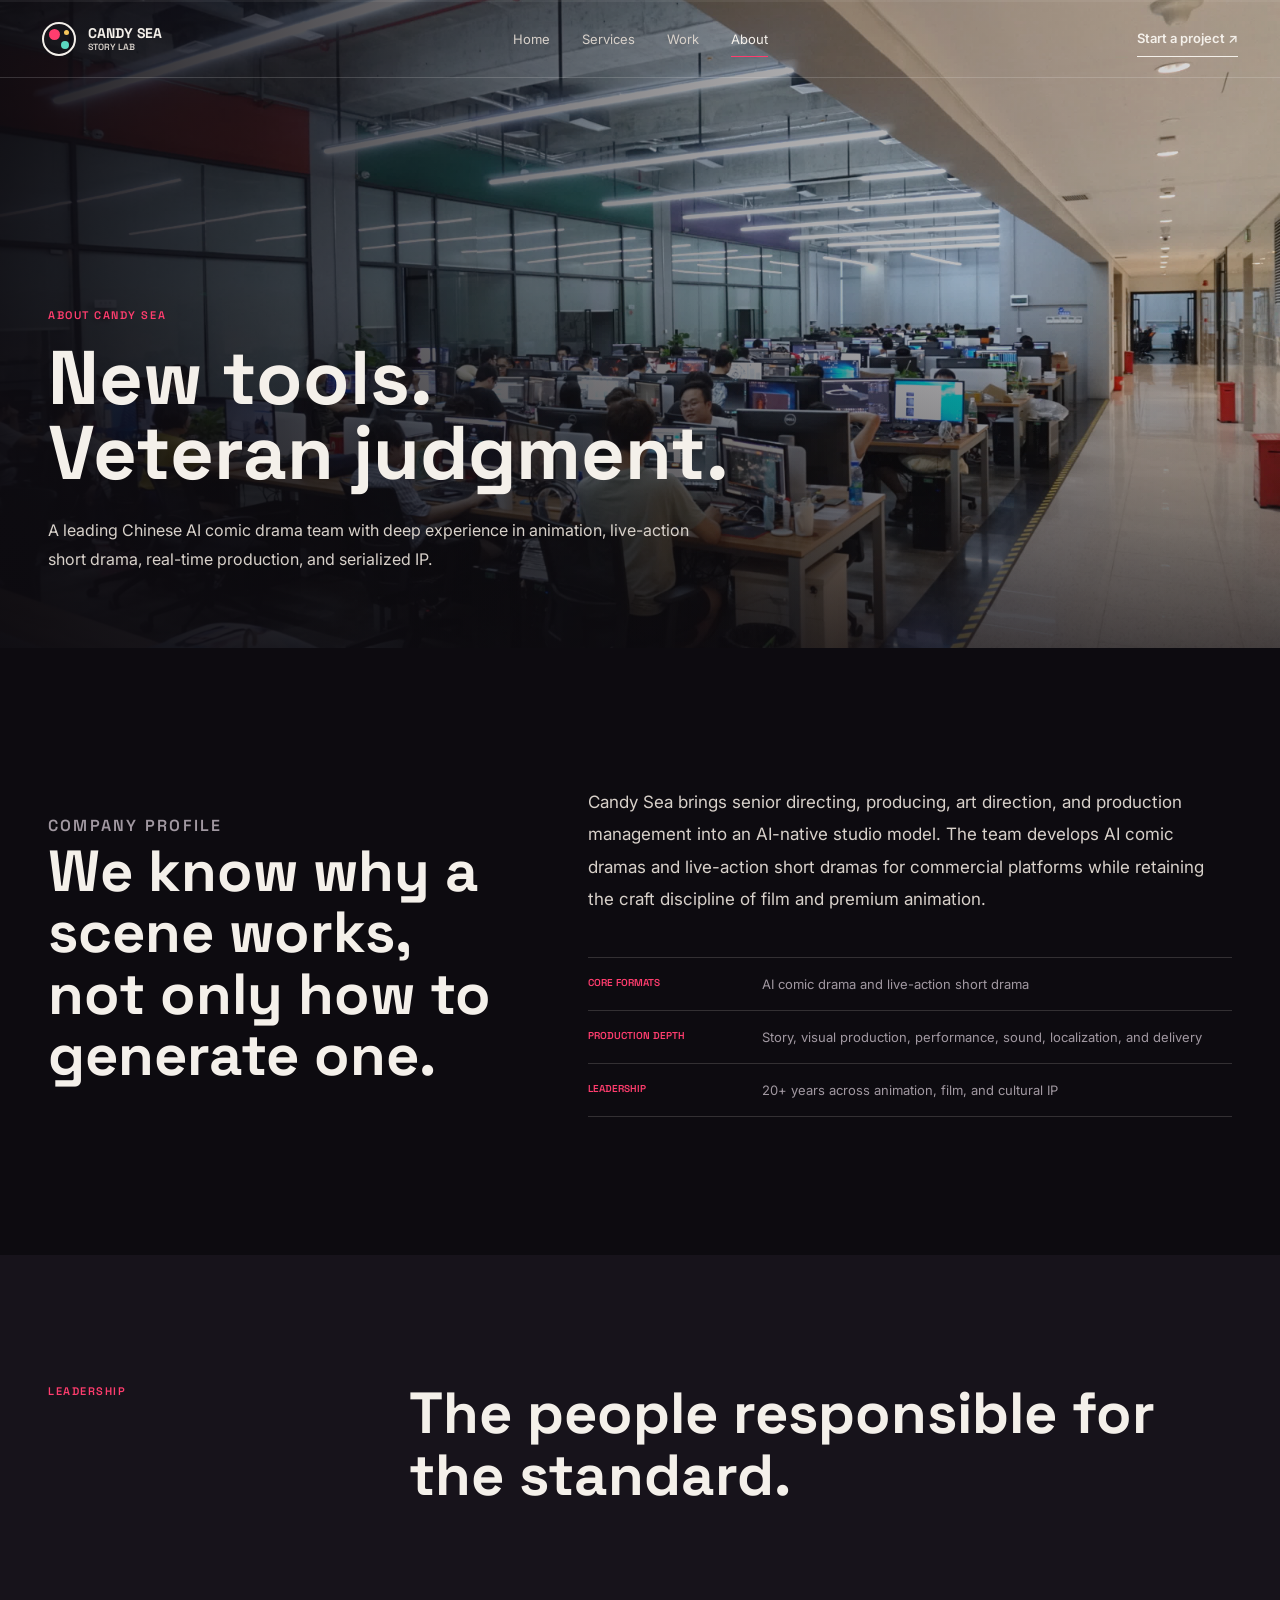
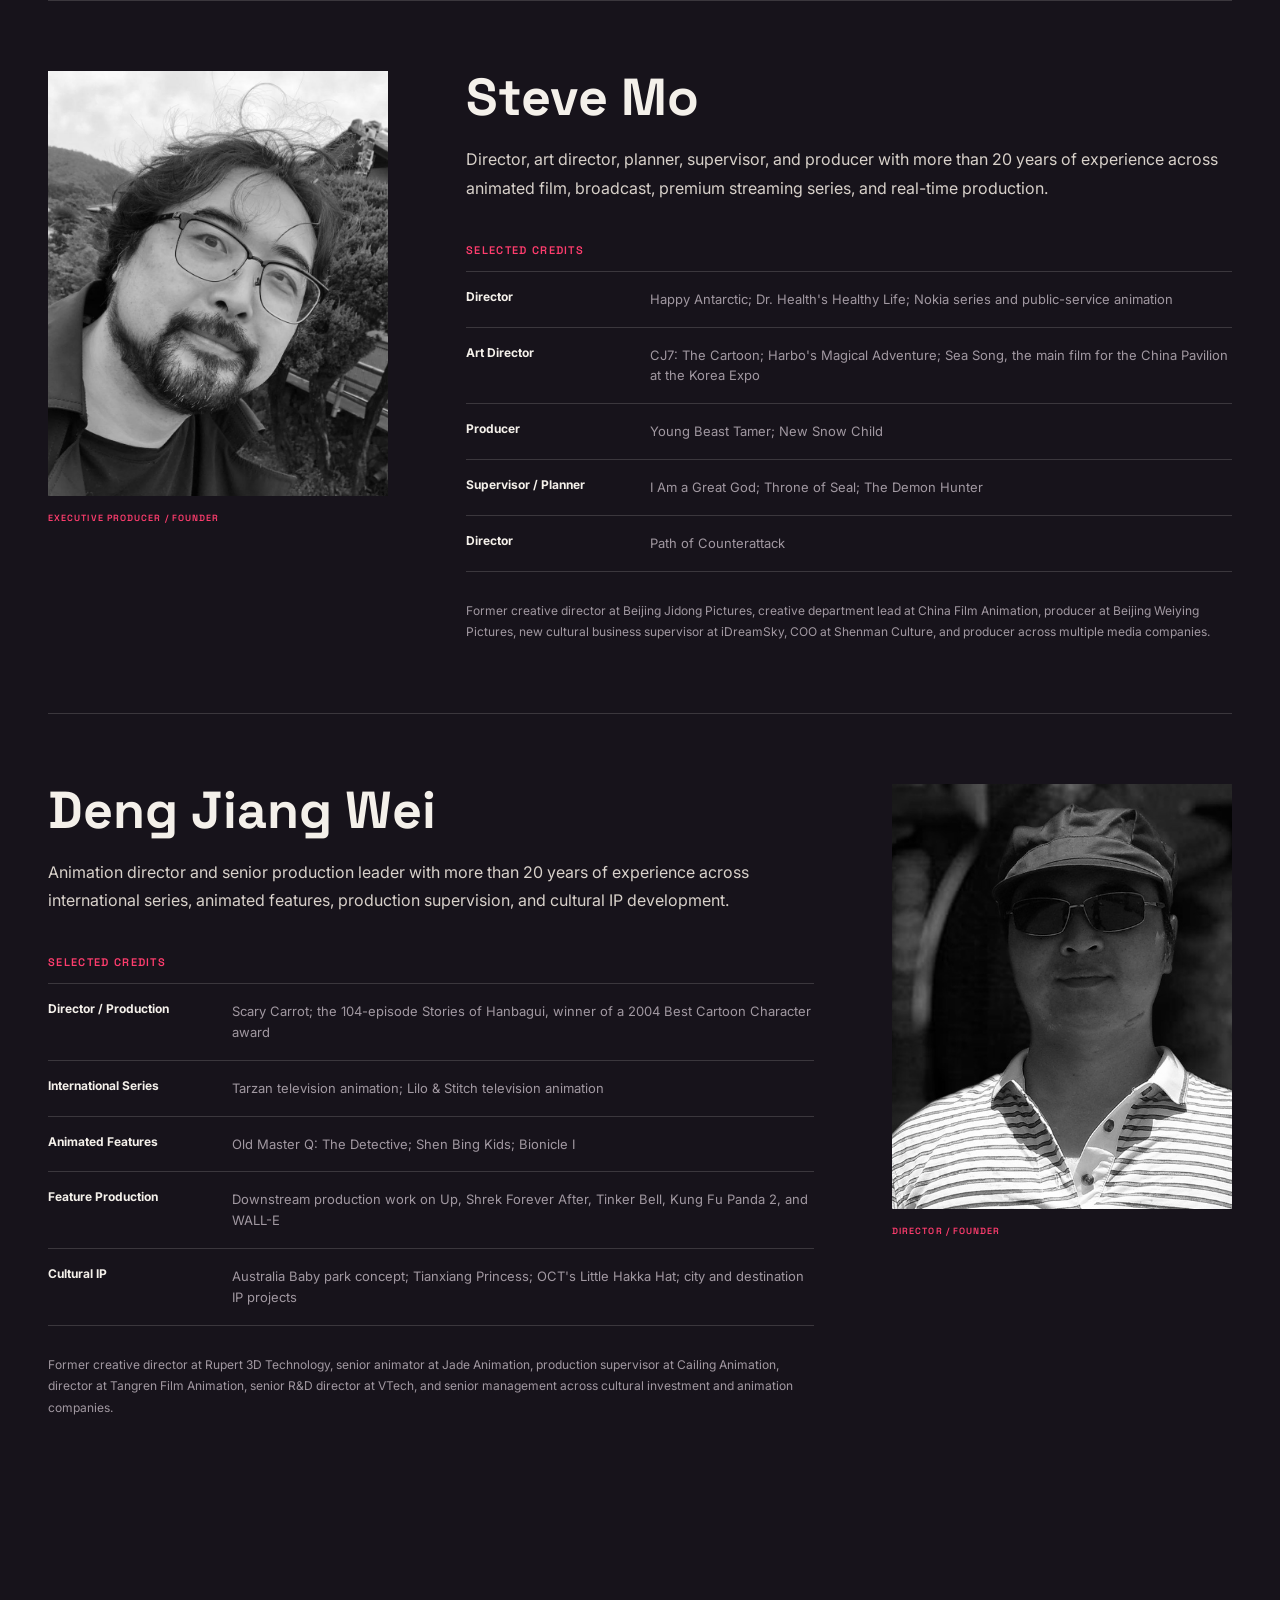
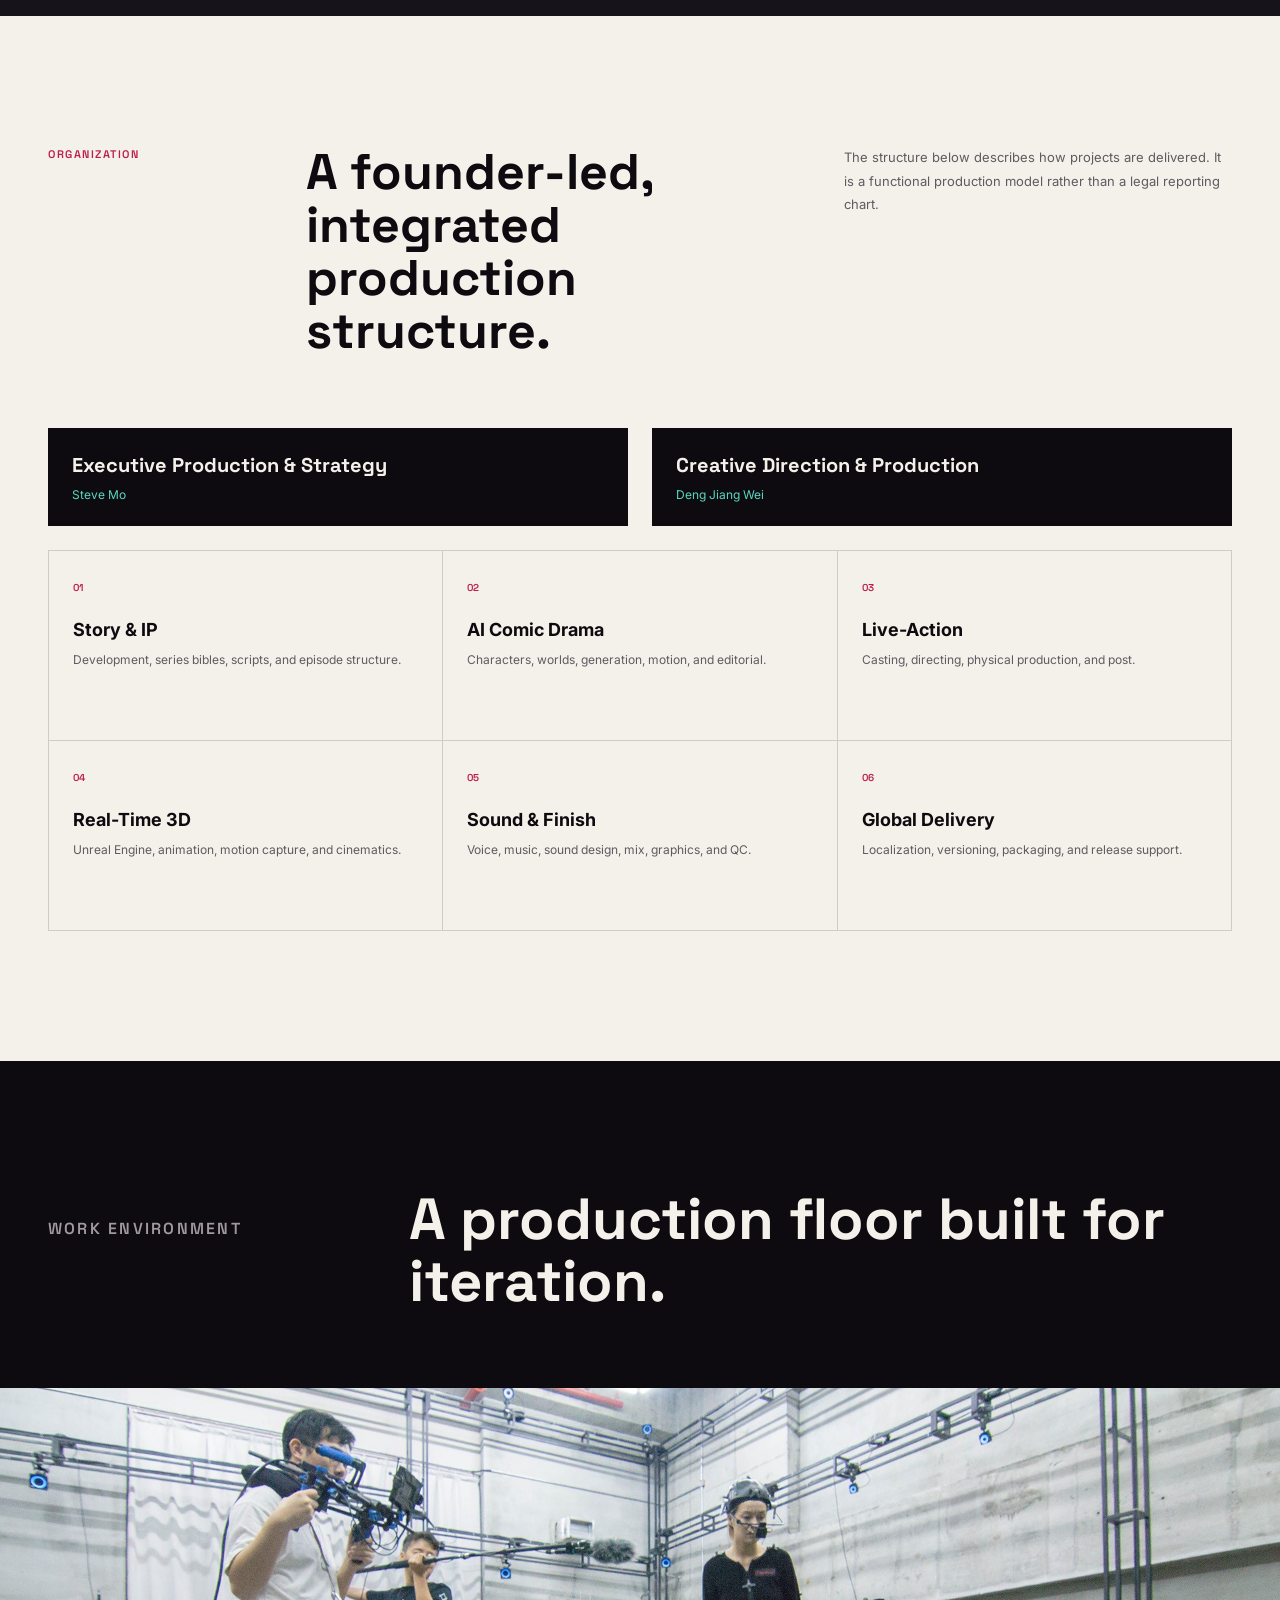
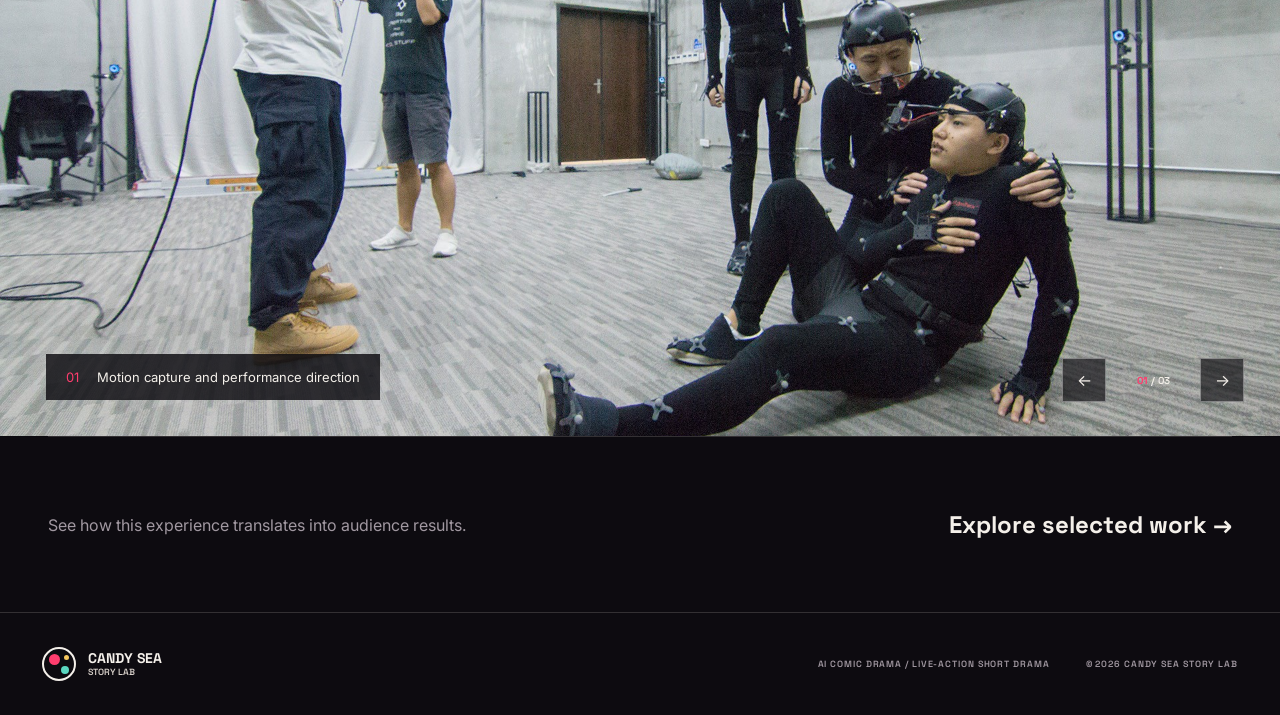
==== about.html @ ee9ba64f "Use branch-based GitHub Pages deployment" ====
<!doctype html>
<html lang="en">
  <head>
    <meta charset="UTF-8" />
    <meta name="viewport" content="width=device-width, initial-scale=1.0" />
    <meta name="description" content="Meet the founders, production organization, and studio behind Candy Sea's AI comic dramas and live-action short dramas." />
    <title>About | Candy Sea Story Lab</title>
    <link rel="icon" href="data:," />
    <link rel="preconnect" href="https://fonts.googleapis.com" />
    <link rel="preconnect" href="https://fonts.gstatic.com" crossorigin />
    <link href="https://fonts.googleapis.com/css2?family=Inter:wght@400;500;600;700;800&family=Space+Grotesk:wght@500;600;700&display=swap" rel="stylesheet" />
    <link rel="stylesheet" href="styles.css" />
  </head>
  <body>
    <a class="skip-link" href="#main">Skip to content</a>
    <div class="scroll-progress" aria-hidden="true"><span></span></div>
    <header class="site-header" data-header>
      <a class="brand" href="index.html" aria-label="Candy Sea home"><span class="brand-mark" aria-hidden="true"><span></span></span><span class="brand-copy"><strong>CANDY SEA</strong><small>STORY LAB</small></span></a>
      <nav class="desktop-nav" aria-label="Primary navigation"><a href="index.html">Home</a><a href="services.html">Services</a><a href="work.html">Work</a><a href="about.html" aria-current="page">About</a></nav>
      <a class="header-cta" href="index.html#contact">Start a project <span aria-hidden="true">↗</span></a>
      <button class="menu-toggle" type="button" aria-label="Open navigation" aria-expanded="false"><span></span><span></span></button>
    </header>
    <nav class="mobile-nav" aria-label="Mobile navigation" hidden><a href="index.html">Home</a><a href="services.html">Services</a><a href="work.html">Work</a><a href="about.html" aria-current="page">About</a><a href="index.html#contact">Start a project</a></nav>

    <main id="main">
      <section class="page-hero about-hero" aria-labelledby="page-title">
        <img src="assets/images/studio-office.png" alt="Candy Sea production studio workspace" />
        <div class="page-hero-shade" aria-hidden="true"></div>
        <div class="page-hero-copy section">
          <p class="eyebrow reveal">ABOUT CANDY SEA</p>
          <h1 id="page-title" class="reveal">New tools.<br />Veteran judgment.</h1>
          <p class="reveal">A leading Chinese AI comic drama team with deep experience in animation, live-action short drama, real-time production, and serialized IP.</p>
        </div>
      </section>

      <section class="section company-profile" aria-labelledby="profile-title">
        <div class="section-heading reveal"><p class="eyebrow">COMPANY PROFILE</p><h2 id="profile-title">We know why a scene works, not only how to generate one.</h2></div>
        <div class="profile-copy reveal">
          <p>Candy Sea brings senior directing, producing, art direction, and production management into an AI-native studio model. The team develops AI comic dramas and live-action short dramas for commercial platforms while retaining the craft discipline of film and premium animation.</p>
          <dl><div><dt>Core formats</dt><dd>AI comic drama and live-action short drama</dd></div><div><dt>Production depth</dt><dd>Story, visual production, performance, sound, localization, and delivery</dd></div><div><dt>Leadership</dt><dd>20+ years across animation, film, and cultural IP</dd></div></dl>
        </div>
      </section>

      <section class="leaders" aria-labelledby="leaders-title">
        <div class="section leaders-head reveal"><p class="eyebrow">LEADERSHIP</p><h2 id="leaders-title">The people responsible for the standard.</h2></div>

        <article class="leader-profile section reveal">
          <div class="leader-portrait"><img src="assets/images/team-steve.jpg" alt="Steve Mo, executive producer and founder" /><p>EXECUTIVE PRODUCER / FOUNDER</p></div>
          <div class="leader-biography">
            <h3>Steve Mo</h3>
            <p>Director, art director, planner, supervisor, and producer with more than 20 years of experience across animated film, broadcast, premium streaming series, and real-time production.</p>
            <h4>Selected credits</h4>
            <ul class="credit-list">
              <li><strong>Director</strong><span>Happy Antarctic; Dr. Health's Healthy Life; Nokia series and public-service animation</span></li>
              <li><strong>Art Director</strong><span>CJ7: The Cartoon; Harbo's Magical Adventure; Sea Song, the main film for the China Pavilion at the Korea Expo</span></li>
              <li><strong>Producer</strong><span>Young Beast Tamer; New Snow Child</span></li>
              <li><strong>Supervisor / Planner</strong><span>I Am a Great God; Throne of Seal; The Demon Hunter</span></li>
              <li><strong>Director</strong><span>Path of Counterattack</span></li>
            </ul>
            <p class="career-note">Former creative director at Beijing Jidong Pictures, creative department lead at China Film Animation, producer at Beijing Weiying Pictures, new cultural business supervisor at iDreamSky, COO at Shenman Culture, and producer across multiple media companies.</p>
          </div>
        </article>

        <article class="leader-profile section reverse reveal">
          <div class="leader-portrait"><img src="assets/images/team-deng.jpg" alt="Deng Jiang Wei, director and founder" /><p>DIRECTOR / FOUNDER</p></div>
          <div class="leader-biography">
            <h3>Deng Jiang Wei</h3>
            <p>Animation director and senior production leader with more than 20 years of experience across international series, animated features, production supervision, and cultural IP development.</p>
            <h4>Selected credits</h4>
            <ul class="credit-list">
              <li><strong>Director / Production</strong><span>Scary Carrot; the 104-episode Stories of Hanbagui, winner of a 2004 Best Cartoon Character award</span></li>
              <li><strong>International Series</strong><span>Tarzan television animation; Lilo &amp; Stitch television animation</span></li>
              <li><strong>Animated Features</strong><span>Old Master Q: The Detective; Shen Bing Kids; Bionicle I</span></li>
              <li><strong>Feature Production</strong><span>Downstream production work on Up, Shrek Forever After, Tinker Bell, Kung Fu Panda 2, and WALL-E</span></li>
              <li><strong>Cultural IP</strong><span>Australia Baby park concept; Tianxiang Princess; OCT's Little Hakka Hat; city and destination IP projects</span></li>
            </ul>
            <p class="career-note">Former creative director at Rupert 3D Technology, senior animator at Jade Animation, production supervisor at Cailing Animation, director at Tangren Film Animation, senior R&amp;D director at VTech, and senior management across cultural investment and animation companies.</p>
          </div>
        </article>
      </section>

      <section class="org-band" aria-labelledby="org-title">
        <div class="section org-intro reveal"><p class="eyebrow dark">ORGANIZATION</p><h2 id="org-title">A founder-led, integrated production structure.</h2><p>The structure below describes how projects are delivered. It is a functional production model rather than a legal reporting chart.</p></div>
        <div class="section org-chart" aria-label="Candy Sea functional production organization">
          <div class="org-lead reveal"><strong>Executive Production &amp; Strategy</strong><span>Steve Mo</span></div>
          <div class="org-lead reveal"><strong>Creative Direction &amp; Production</strong><span>Deng Jiang Wei</span></div>
          <div class="org-units">
            <article class="reveal"><span>01</span><h3>Story &amp; IP</h3><p>Development, series bibles, scripts, and episode structure.</p></article>
            <article class="reveal"><span>02</span><h3>AI Comic Drama</h3><p>Characters, worlds, generation, motion, and editorial.</p></article>
            <article class="reveal"><span>03</span><h3>Live-Action</h3><p>Casting, directing, physical production, and post.</p></article>
            <article class="reveal"><span>04</span><h3>Real-Time 3D</h3><p>Unreal Engine, animation, motion capture, and cinematics.</p></article>
            <article class="reveal"><span>05</span><h3>Sound &amp; Finish</h3><p>Voice, music, sound design, mix, graphics, and QC.</p></article>
            <article class="reveal"><span>06</span><h3>Global Delivery</h3><p>Localization, versioning, packaging, and release support.</p></article>
          </div>
        </div>
      </section>

      <section class="studio-section" aria-labelledby="studio-title">
        <div class="section section-heading reveal"><p class="eyebrow">WORK ENVIRONMENT</p><h2 id="studio-title">A production floor built for iteration.</h2></div>
        <div class="studio-gallery" data-carousel>
          <div class="gallery-track">
            <figure class="gallery-slide is-active"><img src="assets/images/studio-motion-capture.jpg" alt="Motion capture production stage" /><figcaption><span>01</span>Motion capture and performance direction</figcaption></figure>
            <figure class="gallery-slide"><img src="assets/images/studio-office.png" alt="Studio production workspace" /><figcaption><span>02</span>Integrated production workspace</figcaption></figure>
            <figure class="gallery-slide"><img src="assets/images/project-fantasy.jpg" alt="Fantasy creature development artwork" /><figcaption><span>03</span>Character and world development</figcaption></figure>
          </div>
          <div class="gallery-controls"><button type="button" data-carousel-prev aria-label="Previous image">←</button><span><b data-carousel-index>01</b> / 03</span><button type="button" data-carousel-next aria-label="Next image">→</button></div>
        </div>
      </section>

      <section class="next-page section reveal"><p>See how this experience translates into audience results.</p><a href="work.html">Explore selected work <span aria-hidden="true">→</span></a></section>
    </main>

    <footer class="site-footer"><a class="brand" href="index.html"><span class="brand-mark" aria-hidden="true"><span></span></span><span class="brand-copy"><strong>CANDY SEA</strong><small>STORY LAB</small></span></a><p>AI COMIC DRAMA / LIVE-ACTION SHORT DRAMA</p><p>© 2026 CANDY SEA STORY LAB</p></footer>
    <script src="app.js"></script>
  </body>
</html>
---- styles.css ----
:root {
  --ink: #0d0b10;
  --ink-soft: #17131b;
  --paper: #f4f0ea;
  --paper-soft: #d8d1ca;
  --muted: #a198a1;
  --line: rgba(244, 240, 234, 0.16);
  --dark-line: rgba(13, 11, 16, 0.16);
  --pink: #ff3d6e;
  --mint: #5ad7c0;
  --gold: #f6c75c;
  --section: min(1280px, calc(100% - 96px));
}

* { box-sizing: border-box; }
html { scroll-behavior: smooth; }
body {
  margin: 0;
  overflow-x: hidden;
  color: var(--paper);
  background: var(--ink);
  font-family: "Inter", Arial, sans-serif;
  letter-spacing: 0;
}

a { color: inherit; text-decoration: none; }
button, input, textarea { font: inherit; }
button { color: inherit; }
img { display: block; width: 100%; }
h1, h2, h3, h4, p { overflow-wrap: break-word; }

.skip-link {
  position: fixed;
  z-index: 200;
  top: 8px;
  left: 8px;
  padding: 10px 14px;
  color: var(--ink);
  background: var(--paper);
  transform: translateY(-150%);
}
.skip-link:focus { transform: translateY(0); }
:focus-visible { outline: 2px solid var(--mint); outline-offset: 4px; }

.section { width: var(--section); margin-inline: auto; }
.scroll-progress { position: fixed; z-index: 120; inset: 0 0 auto; height: 2px; background: rgba(255, 255, 255, 0.06); }
.scroll-progress span { display: block; width: 0; height: 100%; background: var(--pink); }

.site-header {
  position: fixed;
  z-index: 100;
  top: 0;
  left: 0;
  width: 100%;
  height: 78px;
  display: grid;
  grid-template-columns: 1fr auto 1fr;
  align-items: center;
  gap: 32px;
  padding: 0 42px;
  border-bottom: 1px solid rgba(255, 255, 255, 0.16);
  transition: background 220ms ease, backdrop-filter 220ms ease;
}
.site-header.is-scrolled { background: rgba(13, 11, 16, 0.9); backdrop-filter: blur(18px); }
.brand { display: inline-flex; width: fit-content; align-items: center; gap: 12px; }
.brand-mark { position: relative; width: 34px; height: 34px; border: 2px solid var(--paper); border-radius: 50%; }
.brand-mark::before, .brand-mark::after, .brand-mark span { content: ""; position: absolute; border-radius: 50%; }
.brand-mark::before { width: 11px; height: 11px; top: 5px; left: 5px; background: var(--pink); }
.brand-mark::after { width: 8px; height: 8px; right: 5px; bottom: 5px; background: var(--mint); }
.brand-mark span { width: 5px; height: 5px; top: 6px; right: 5px; background: var(--gold); }
.brand-copy { display: grid; gap: 3px; }
.brand-copy strong { font: 700 14px/1 "Space Grotesk", sans-serif; }
.brand-copy small { color: var(--paper-soft); font: 600 9px/1 "Space Grotesk", sans-serif; }
.desktop-nav { display: flex; gap: 32px; }
.desktop-nav a { position: relative; color: var(--paper-soft); font-size: 13px; }
.desktop-nav a::after { content: ""; position: absolute; left: 0; bottom: -10px; width: 100%; height: 1px; background: var(--pink); transform: scaleX(0); transform-origin: right; transition: transform 180ms ease; }
.desktop-nav a:hover::after, .desktop-nav a:focus-visible::after, .desktop-nav a[aria-current="page"]::after { transform: scaleX(1); transform-origin: left; }
.desktop-nav a[aria-current="page"] { color: var(--paper); }
.header-cta { justify-self: end; padding: 10px 0; border-bottom: 1px solid var(--paper); font-size: 13px; font-weight: 600; }
.menu-toggle, .mobile-nav { display: none; }

.eyebrow { margin: 0 0 18px; color: var(--pink); font: 600 11px/1.5 "Space Grotesk", sans-serif; letter-spacing: 0.14em; }
.eyebrow.dark { color: #bc1d49; }
.section-heading h2 { margin: 0; font: 700 58px/1.06 "Space Grotesk", sans-serif; }
.section-heading > p:last-of-type { max-width: 600px; margin: 26px 0 0; color: var(--muted); font-size: 16px; line-height: 1.8; }
.text-link, .dark-link { display: inline-flex; align-items: center; gap: 12px; margin-top: 28px; padding-bottom: 8px; border-bottom: 1px solid currentColor; font-size: 13px; font-weight: 700; }
.dark-link { color: var(--ink); }

.hero { position: relative; min-height: 92svh; display: grid; place-items: center; overflow: hidden; isolation: isolate; }
.hero-media { position: absolute; z-index: -3; inset: 0; width: 100%; height: 100%; object-fit: cover; }
.hero-shade { position: absolute; z-index: -2; inset: 0; background: linear-gradient(180deg, rgba(6, 6, 8, 0.36), rgba(6, 6, 8, 0.08) 42%, rgba(6, 6, 8, 0.62)), linear-gradient(90deg, rgba(6, 6, 8, 0.34), transparent 35%, rgba(6, 6, 8, 0.16)); }
.hero-copy { width: min(900px, calc(100% - 96px)); padding-top: 52px; text-align: center; }
.hero h1 { margin: 0; font: 700 104px/0.9 "Space Grotesk", sans-serif; }
.hero h1 span { color: transparent; -webkit-text-stroke: 1.5px var(--paper); }
.hero-lead { max-width: 720px; margin: 28px auto 0; color: var(--paper-soft); font-size: 17px; line-height: 1.7; }
.hero-actions { display: flex; justify-content: center; align-items: center; gap: 28px; margin-top: 32px; }
.primary-button { display: inline-flex; min-height: 50px; align-items: center; justify-content: center; gap: 26px; padding: 0 24px; color: var(--ink); background: var(--pink); border: 1px solid var(--pink); font-size: 13px; font-weight: 700; transition: transform 160ms ease, background 160ms ease; }
.primary-button:hover { transform: translateY(-2px); background: var(--paper); border-color: var(--paper); }
.hero-caption { position: absolute; right: 42px; bottom: 24px; margin: 0; color: rgba(255, 255, 255, 0.66); font: 600 9px/1 "Space Grotesk", sans-serif; letter-spacing: 0.12em; }

.signal-band { overflow: hidden; border-block: 1px solid var(--line); background: var(--ink-soft); }
.signal-track { display: flex; width: max-content; align-items: center; gap: 28px; padding: 17px 0; color: var(--paper-soft); font: 600 11px "Space Grotesk", sans-serif; letter-spacing: 0.12em; animation: ticker 30s linear infinite; }
.signal-track i { width: 6px; height: 6px; background: var(--gold); transform: rotate(45deg); }
@keyframes ticker { to { transform: translateX(-50%); } }

.proof-band { padding: 124px 0 132px; color: var(--ink); background: var(--paper); }
.proof-intro { display: grid; grid-template-columns: 0.52fr 1.48fr; gap: 72px; align-items: start; }
.proof-intro h2 { max-width: 900px; margin: 0; font: 700 58px/1.08 "Space Grotesk", sans-serif; }
.stat-grid { display: grid; grid-template-columns: repeat(3, minmax(0, 1fr)); margin-top: 72px; border-top: 1px solid var(--dark-line); }
.stat { padding: 30px 34px 0 0; border-right: 1px solid var(--dark-line); }
.stat:last-child { padding-left: 34px; border-right: 0; }
.stat:nth-child(2) { padding-left: 34px; }
.stat strong { display: block; font: 700 58px/1 "Space Grotesk", sans-serif; }
.stat p { max-width: 330px; margin: 18px 0 0; color: #615a61; font-size: 13px; line-height: 1.7; }

.home-services { display: grid; grid-template-columns: 0.82fr 1.18fr; gap: 92px; padding-block: 144px; }
.format-list { border-top: 1px solid var(--line); }
.format-row { display: grid; grid-template-columns: 54px 1fr auto; gap: 22px; padding: 30px 0; border-bottom: 1px solid var(--line); }
.format-row > span { color: var(--pink); font: 600 11px "Space Grotesk", sans-serif; }
.format-row h3 { margin: 0 0 9px; font-size: 22px; }
.format-row p { margin: 0; color: var(--muted); font-size: 14px; line-height: 1.7; }
.format-row b { color: var(--paper-soft); font: 600 9px "Space Grotesk", sans-serif; letter-spacing: 0.12em; }

.home-feature, .flagship-work { display: grid; grid-template-columns: minmax(360px, 0.82fr) minmax(0, 1.18fr); min-height: 760px; color: var(--ink); background: var(--paper); }
.feature-media, .flagship-poster { min-height: 760px; overflow: hidden; background: #cfc9c2; }
.feature-media img, .flagship-poster img { height: 100%; object-fit: cover; object-position: center 22%; }
.feature-copy, .flagship-copy { display: flex; flex-direction: column; justify-content: center; padding: 96px 9vw; }
.feature-number { margin: 0 0 26px; font: 700 76px/0.94 "Space Grotesk", sans-serif; }
.feature-copy h2, .flagship-copy h2 { max-width: 720px; margin: 0; font: 700 52px/1.06 "Space Grotesk", sans-serif; }
.feature-copy > p:last-of-type, .flagship-copy > p:not(.eyebrow):not(.feature-number) { max-width: 660px; margin: 26px 0 0; color: #615a61; line-height: 1.8; }

.leadership-teaser { padding-block: 144px; }
.leadership-teaser .section-heading { display: grid; grid-template-columns: 0.52fr 1.48fr; gap: 72px; }
.leader-strip { display: grid; grid-template-columns: repeat(2, minmax(0, 1fr)); gap: 48px; margin-top: 76px; }
.leader-mini { display: grid; grid-template-columns: 180px 1fr; gap: 26px; padding-top: 22px; border-top: 1px solid var(--line); }
.leader-mini img { height: 230px; object-fit: cover; filter: grayscale(1); }
.leader-mini p { margin: 0 0 18px; color: var(--pink); font: 600 9px "Space Grotesk", sans-serif; letter-spacing: 0.12em; }
.leader-mini h3 { margin: 0 0 13px; font: 700 30px/1 "Space Grotesk", sans-serif; }
.leader-mini span { color: var(--muted); font-size: 13px; line-height: 1.7; }

.contact { position: relative; overflow: hidden; padding: 132px 0; color: var(--ink); background: var(--pink); }
.contact-visual { position: absolute; inset: 0; display: grid; align-content: center; opacity: 0.08; transform: rotate(-8deg); pointer-events: none; }
.contact-visual span { font: 700 180px/0.8 "Space Grotesk", sans-serif; white-space: nowrap; }
.contact-visual span:last-child { margin-left: 25%; }
.contact-inner { position: relative; display: grid; grid-template-columns: 1fr 0.86fr; gap: 110px; align-items: end; }
.contact-copy h2 { margin: 0; font: 700 58px/1.05 "Space Grotesk", sans-serif; }
.contact-brief p { max-width: 540px; margin: 0; font-size: 15px; line-height: 1.8; }

.site-footer { display: grid; grid-template-columns: 1fr auto auto; gap: 36px; align-items: center; padding: 34px 42px; border-top: 1px solid var(--line); }
.site-footer > p { margin: 0; color: var(--muted); font: 600 9px "Space Grotesk", sans-serif; letter-spacing: 0.1em; }

.page-hero { position: relative; min-height: 72svh; display: flex; align-items: flex-end; overflow: hidden; isolation: isolate; }
.page-hero > img { position: absolute; z-index: -3; inset: 0; height: 100%; object-fit: cover; }
.services-hero > img { object-position: center 46%; }
.work-hero > img { object-position: center 37%; }
.about-hero > img { object-position: center 45%; }
.page-hero-shade { position: absolute; z-index: -2; inset: 0; background: linear-gradient(90deg, rgba(13, 11, 16, 0.93), rgba(13, 11, 16, 0.36) 60%, rgba(13, 11, 16, 0.12)), linear-gradient(0deg, rgba(13, 11, 16, 0.72), transparent 55%); }
.page-hero-copy { padding-bottom: 74px; }
.page-hero h1 { max-width: 920px; margin: 0; font: 700 76px/0.98 "Space Grotesk", sans-serif; }
.page-hero-copy > p:last-child { max-width: 680px; margin: 26px 0 0; color: var(--paper-soft); font-size: 16px; line-height: 1.8; }

.service-formats { padding-block: 138px; }
.service-formats > .section-heading, .portfolio-section > .section-heading, .legacy-work > .section-heading { display: grid; grid-template-columns: 0.52fr 1.48fr; gap: 72px; }
.dual-format { display: grid; grid-template-columns: repeat(2, minmax(0, 1fr)); gap: 70px; margin-top: 82px; }
.format-detail { padding-top: 26px; border-top: 1px solid var(--line); }
.format-detail > span { color: var(--pink); font: 600 10px "Space Grotesk", sans-serif; letter-spacing: 0.12em; }
.format-detail h3 { margin: 26px 0 18px; font: 700 36px/1.05 "Space Grotesk", sans-serif; }
.format-detail > p { margin: 0; color: var(--muted); line-height: 1.8; }
.format-detail ul { margin: 30px 0 0; padding: 0; list-style: none; border-top: 1px solid var(--line); }
.format-detail li { padding: 13px 0; color: var(--paper-soft); border-bottom: 1px solid var(--line); font-size: 13px; }

.outcome-band { padding: 124px 0; color: var(--ink); background: var(--mint); }
.outcome-head { display: grid; grid-template-columns: 0.52fr 1.48fr; gap: 72px; }
.outcome-head h2 { max-width: 860px; margin: 0; font: 700 56px/1.06 "Space Grotesk", sans-serif; }
.outcome-grid { display: grid; grid-template-columns: repeat(4, minmax(0, 1fr)); margin-top: 70px; border-top: 1px solid rgba(13, 11, 16, 0.3); }
.outcome-grid article { padding: 26px 22px 0 0; border-right: 1px solid rgba(13, 11, 16, 0.24); }
.outcome-grid article:not(:first-child) { padding-left: 22px; }
.outcome-grid article:last-child { border-right: 0; }
.outcome-grid strong { display: block; font: 700 42px/1 "Space Grotesk", sans-serif; }
.outcome-grid p { margin: 14px 0 0; font-size: 12px; line-height: 1.6; }
.source-note { margin-top: 34px; color: #4d494d; font-size: 11px; line-height: 1.7; }

.pipeline { display: grid; grid-template-columns: 0.72fr 1.28fr; gap: 90px; padding-block: 138px; }
.pipeline-list { margin: 0; padding: 0; list-style: none; border-top: 1px solid var(--line); }
.pipeline-list li { display: grid; grid-template-columns: 54px 0.72fr 1.28fr; gap: 18px; padding: 24px 0; border-bottom: 1px solid var(--line); }
.pipeline-list span { color: var(--mint); font: 600 10px "Space Grotesk", sans-serif; }
.pipeline-list strong { font-size: 16px; }
.pipeline-list p { margin: 0; color: var(--muted); font-size: 13px; line-height: 1.6; }

.capability-band { padding: 130px 0; background: var(--ink-soft); }
.capability-layout { display: grid; grid-template-columns: 0.72fr 1.28fr; gap: 90px; }
.capability-list { display: grid; grid-template-columns: repeat(2, minmax(0, 1fr)); border-top: 1px solid var(--line); }
.capability-list article { padding: 28px 32px 36px 0; border-bottom: 1px solid var(--line); }
.capability-list article:nth-child(odd) { border-right: 1px solid var(--line); }
.capability-list article:nth-child(even) { padding-left: 32px; }
.capability-list h3 { margin: 0 0 12px; font-size: 20px; }
.capability-list p { margin: 0; color: var(--muted); font-size: 13px; line-height: 1.7; }
.next-page { display: flex; align-items: center; justify-content: space-between; gap: 48px; padding-block: 72px; border-top: 1px solid var(--line); }
.next-page p { margin: 0; color: var(--muted); }
.next-page a { font: 700 24px "Space Grotesk", sans-serif; }

.flagship-work { min-height: 820px; }
.flagship-poster { min-height: 820px; }
.work-facts { display: grid; grid-template-columns: repeat(3, minmax(0, 1fr)); margin: 36px 0 0; border-top: 1px solid var(--dark-line); }
.work-facts div { padding: 18px 18px 0 0; }
.work-facts dt { color: #716a71; font-size: 10px; text-transform: uppercase; }
.work-facts dd { margin: 8px 0 0; font-size: 13px; font-weight: 700; }

.portfolio-section { padding-block: 138px; }
.poster-grid { display: grid; grid-template-columns: repeat(3, minmax(0, 1fr)); gap: 30px; margin-top: 80px; }
.poster-card { overflow: hidden; color: var(--ink); background: var(--paper); border-radius: 6px; }
.poster-card > img { aspect-ratio: 2 / 3; object-fit: cover; }
.poster-card > div { padding: 26px; }
.poster-card span { color: #bc1d49; font: 600 9px "Space Grotesk", sans-serif; letter-spacing: 0.1em; }
.poster-card strong { display: block; margin: 18px 0 14px; font: 700 42px/1 "Space Grotesk", sans-serif; }
.poster-card h3 { min-height: 84px; margin: 0; font: 700 24px/1.16 "Space Grotesk", sans-serif; }
.poster-card p { min-height: 92px; margin: 18px 0 0; color: #615a61; font-size: 13px; line-height: 1.7; }
.poster-card a { display: inline-block; margin-top: 22px; padding-bottom: 7px; border-bottom: 1px solid currentColor; font-size: 12px; font-weight: 700; }

.slate-band { padding: 132px 0; color: var(--ink); background: var(--gold); }
.slate-layout { display: grid; grid-template-columns: 0.72fr 1.28fr; gap: 90px; }
.slate-list { border-top: 1px solid rgba(13, 11, 16, 0.32); }
.slate-row { display: grid; grid-template-columns: 150px 1fr 180px; gap: 20px; align-items: center; padding: 20px 0; border-bottom: 1px solid rgba(13, 11, 16, 0.26); }
.slate-row span { font: 600 10px "Space Grotesk", sans-serif; text-transform: uppercase; }
.slate-row h3 { margin: 0; font-size: 17px; }
.slate-row p { margin: 0; color: #5b5150; font-size: 12px; }

.legacy-work { padding-block: 138px; }
.legacy-grid { margin-top: 80px; border-top: 1px solid var(--line); }
.legacy-item { display: grid; grid-template-columns: 320px 1fr; gap: 40px; padding: 32px 0; border-bottom: 1px solid var(--line); }
.legacy-item img { height: 190px; object-fit: cover; }
.legacy-item span { color: var(--pink); font: 600 9px "Space Grotesk", sans-serif; letter-spacing: 0.1em; }
.legacy-item h3 { margin: 15px 0 8px; font: 700 30px/1 "Space Grotesk", sans-serif; }
.legacy-item strong { color: var(--mint); font: 700 18px "Space Grotesk", sans-serif; }
.legacy-item p { max-width: 660px; margin: 14px 0 0; color: var(--muted); font-size: 13px; line-height: 1.7; }

.company-profile { display: grid; grid-template-columns: 0.82fr 1.18fr; gap: 92px; padding-block: 138px; }
.profile-copy > p { margin: 0; color: var(--paper-soft); font-size: 17px; line-height: 1.9; }
.profile-copy dl { margin: 42px 0 0; border-top: 1px solid var(--line); }
.profile-copy dl div { display: grid; grid-template-columns: 150px 1fr; gap: 24px; padding: 18px 0; border-bottom: 1px solid var(--line); }
.profile-copy dt { color: var(--pink); font: 600 10px "Space Grotesk", sans-serif; text-transform: uppercase; }
.profile-copy dd { margin: 0; color: var(--muted); font-size: 13px; }

.leaders { padding: 128px 0; background: var(--ink-soft); }
.leaders-head { display: grid; grid-template-columns: 0.52fr 1.48fr; gap: 72px; margin-bottom: 94px; }
.leaders-head h2 { margin: 0; font: 700 58px/1.06 "Space Grotesk", sans-serif; }
.leader-profile { display: grid; grid-template-columns: 340px 1fr; gap: 78px; padding-block: 70px; border-top: 1px solid var(--line); }
.leader-profile.reverse { grid-template-columns: 1fr 340px; }
.leader-profile.reverse .leader-portrait { order: 2; }
.leader-profile.reverse .leader-biography { order: 1; }
.leader-portrait img { aspect-ratio: 4 / 5; object-fit: cover; filter: grayscale(1); }
.leader-portrait p { margin: 16px 0 0; color: var(--pink); font: 600 9px "Space Grotesk", sans-serif; letter-spacing: 0.12em; }
.leader-biography h3 { margin: 0; font: 700 52px/1 "Space Grotesk", sans-serif; }
.leader-biography > p:first-of-type { max-width: 780px; margin: 22px 0 0; color: var(--paper-soft); font-size: 16px; line-height: 1.8; }
.leader-biography h4 { margin: 40px 0 14px; color: var(--pink); font: 600 11px "Space Grotesk", sans-serif; letter-spacing: 0.12em; text-transform: uppercase; }
.credit-list { margin: 0; padding: 0; list-style: none; border-top: 1px solid var(--line); }
.credit-list li { display: grid; grid-template-columns: 160px 1fr; gap: 24px; padding: 17px 0; border-bottom: 1px solid var(--line); }
.credit-list strong { font-size: 12px; }
.credit-list span { color: var(--muted); font-size: 13px; line-height: 1.6; }
.career-note { margin: 28px 0 0; color: var(--muted); font-size: 12px; line-height: 1.8; }

.org-band { padding: 130px 0; color: var(--ink); background: var(--paper); }
.org-intro { display: grid; grid-template-columns: 0.42fr 1fr 0.8fr; gap: 54px; align-items: start; }
.org-intro h2 { margin: 0; font: 700 50px/1.06 "Space Grotesk", sans-serif; }
.org-intro > p:last-child { margin: 0; color: #615a61; font-size: 13px; line-height: 1.8; }
.org-chart { display: grid; grid-template-columns: repeat(2, minmax(0, 1fr)); gap: 24px; margin-top: 70px; }
.org-lead { display: grid; gap: 9px; padding: 24px; color: var(--paper); background: var(--ink); }
.org-lead strong { font: 700 20px "Space Grotesk", sans-serif; }
.org-lead span { color: var(--mint); font-size: 12px; }
.org-units { grid-column: 1 / -1; display: grid; grid-template-columns: repeat(3, minmax(0, 1fr)); border-top: 1px solid var(--dark-line); border-left: 1px solid var(--dark-line); }
.org-units article { min-height: 190px; padding: 24px; border-right: 1px solid var(--dark-line); border-bottom: 1px solid var(--dark-line); }
.org-units span { color: #bc1d49; font: 600 10px "Space Grotesk", sans-serif; }
.org-units h3 { margin: 24px 0 10px; font-size: 18px; }
.org-units p { margin: 0; color: #615a61; font-size: 12px; line-height: 1.6; }

.studio-section { padding: 128px 0 0; }
.studio-section > .section-heading { display: grid; grid-template-columns: 0.52fr 1.48fr; gap: 72px; }
.studio-gallery { position: relative; margin-top: 76px; overflow: hidden; }
.gallery-track { position: relative; height: min(72vh, 760px); }
.gallery-slide { position: absolute; inset: 0; margin: 0; opacity: 0; pointer-events: none; transform: scale(1.02); transition: opacity 500ms ease, transform 650ms ease; }
.gallery-slide.is-active { opacity: 1; pointer-events: auto; transform: scale(1); }
.gallery-slide img { height: 100%; object-fit: cover; }
.gallery-slide figcaption { position: absolute; left: 46px; bottom: 36px; padding: 15px 20px; background: rgba(13, 11, 16, 0.82); font-size: 13px; }
.gallery-slide figcaption span { margin-right: 18px; color: var(--pink); }
.gallery-controls { position: absolute; right: 36px; bottom: 34px; display: flex; align-items: center; gap: 16px; }
.gallery-controls button { display: grid; width: 44px; height: 44px; place-items: center; border: 1px solid rgba(255, 255, 255, 0.36); background: rgba(13, 11, 16, 0.64); cursor: pointer; }
.gallery-controls span { min-width: 62px; text-align: center; font: 600 10px "Space Grotesk", sans-serif; }
.gallery-controls b { color: var(--pink); }

.reveal { opacity: 0; transform: translateY(24px); transition: opacity 700ms ease, transform 700ms cubic-bezier(.2, .8, .2, 1); }
.reveal.is-visible { opacity: 1; transform: none; }

@media (prefers-reduced-motion: reduce) {
  html { scroll-behavior: auto; }
  *, *::before, *::after { animation-duration: 0.01ms !important; animation-iteration-count: 1 !important; transition-duration: 0.01ms !important; }
  .reveal { opacity: 1; transform: none; }
}

@media (max-width: 980px) {
  :root { --section: min(100% - 48px, 760px); }
  .site-header { height: 70px; grid-template-columns: 1fr auto; padding: 0 24px; }
  .desktop-nav, .header-cta { display: none; }
  .menu-toggle { display: grid; gap: 6px; width: 40px; height: 40px; place-content: center; border: 0; background: transparent; }
  .menu-toggle span { width: 20px; height: 1px; background: var(--paper); }
  .mobile-nav { position: fixed; z-index: 90; inset: 70px 0 auto; padding: 24px; background: rgba(13, 11, 16, 0.98); border-bottom: 1px solid var(--line); }
  .mobile-nav.is-open { display: grid; gap: 20px; }
  .hero h1 { font-size: 78px; }
  .hero-copy { width: calc(100% - 48px); }
  .section-heading h2, .proof-intro h2, .outcome-head h2, .leaders-head h2 { font-size: 48px; }
  .proof-intro, .leadership-teaser .section-heading, .service-formats > .section-heading, .portfolio-section > .section-heading, .legacy-work > .section-heading, .studio-section > .section-heading, .outcome-head, .leaders-head { grid-template-columns: 1fr; gap: 24px; }
  .home-services, .pipeline, .capability-layout, .slate-layout, .company-profile { grid-template-columns: 1fr; gap: 64px; }
  .home-feature, .flagship-work { grid-template-columns: 0.9fr 1.1fr; min-height: 650px; }
  .feature-media, .flagship-poster { min-height: 650px; }
  .feature-copy, .flagship-copy { padding: 70px 48px; }
  .feature-number { font-size: 58px; }
  .feature-copy h2, .flagship-copy h2 { font-size: 42px; }
  .poster-grid { grid-template-columns: repeat(2, minmax(0, 1fr)); }
  .poster-card:last-child { grid-column: 1 / -1; width: calc(50% - 15px); }
  .outcome-grid { grid-template-columns: repeat(2, minmax(0, 1fr)); }
  .outcome-grid article:nth-child(2) { border-right: 0; }
  .outcome-grid article:nth-child(n+3) { margin-top: 28px; }
  .org-intro { grid-template-columns: 1fr; gap: 22px; }
  .org-units { grid-template-columns: repeat(2, minmax(0, 1fr)); }
  .leader-profile { grid-template-columns: 260px 1fr; gap: 48px; }
  .leader-profile.reverse { grid-template-columns: 1fr 260px; }
  .site-footer { grid-template-columns: 1fr; justify-items: start; }
}

@media (max-width: 640px) {
  :root { --section: calc(100% - 36px); }
  .brand-copy small { display: none; }
  .hero { min-height: 90svh; }
  .hero-copy { width: calc(100% - 36px); padding-top: 22px; }
  .hero h1 { font-size: 52px; }
  .hero-lead { font-size: 14px; }
  .hero-actions { align-items: stretch; flex-direction: column; gap: 16px; }
  .hero-actions .text-link { justify-content: center; margin-top: 0; }
  .hero-caption { right: 18px; bottom: 16px; left: 18px; text-align: center; }
  .section-heading h2, .proof-intro h2, .outcome-head h2, .leaders-head h2, .contact-copy h2 { font-size: 38px; }
  .proof-band, .home-services, .leadership-teaser, .service-formats, .pipeline, .capability-band, .portfolio-section, .slate-band, .legacy-work, .company-profile, .leaders, .org-band { padding-block: 96px; }
  .stat-grid { grid-template-columns: 1fr; margin-top: 48px; }
  .stat, .stat:nth-child(2), .stat:last-child { padding: 24px 0; border-right: 0; border-bottom: 1px solid var(--dark-line); }
  .stat strong { font-size: 48px; }
  .format-row { grid-template-columns: 42px 1fr; }
  .format-row b { grid-column: 2; }
  .home-feature, .flagship-work { grid-template-columns: 1fr; min-height: 0; }
  .feature-media, .flagship-poster { min-height: 72svh; }
  .feature-copy, .flagship-copy { padding: 70px 18px; }
  .feature-number { font-size: 48px; }
  .feature-copy h2, .flagship-copy h2 { font-size: 36px; }
  .leader-strip, .dual-format, .poster-grid { grid-template-columns: 1fr; }
  .leader-mini { grid-template-columns: 110px 1fr; }
  .leader-mini img { height: 160px; }
  .poster-card:last-child { grid-column: auto; width: auto; }
  .contact { padding-block: 92px; }
  .contact-inner { grid-template-columns: 1fr; gap: 52px; }
  .contact-visual span { font-size: 76px; }
  .page-hero { min-height: 74svh; }
  .page-hero-copy { padding-bottom: 52px; }
  .page-hero h1 { font-size: 48px; }
  .page-hero-copy > p:last-child { font-size: 14px; }
  .outcome-grid, .capability-list, .org-chart, .org-units { grid-template-columns: 1fr; }
  .outcome-grid article, .outcome-grid article:not(:first-child) { padding: 22px 0; border-right: 0; border-bottom: 1px solid rgba(13, 11, 16, 0.25); }
  .outcome-grid article:nth-child(n+3) { margin-top: 0; }
  .pipeline-list li { grid-template-columns: 42px 1fr; }
  .pipeline-list p { grid-column: 2; }
  .capability-list article, .capability-list article:nth-child(even) { padding: 24px 0; border-right: 0; }
  .next-page { align-items: flex-start; flex-direction: column; }
  .next-page a { font-size: 20px; }
  .work-facts { grid-template-columns: 1fr; }
  .work-facts div { padding-block: 13px; border-bottom: 1px solid var(--dark-line); }
  .slate-row { grid-template-columns: 1fr; gap: 8px; }
  .legacy-item { grid-template-columns: 1fr; gap: 24px; }
  .legacy-item img { height: 220px; }
  .profile-copy dl div { grid-template-columns: 1fr; gap: 8px; }
  .leader-profile, .leader-profile.reverse { grid-template-columns: 1fr; gap: 38px; }
  .leader-profile.reverse .leader-portrait, .leader-profile.reverse .leader-biography { order: initial; }
  .leader-portrait { max-width: 280px; }
  .leader-biography h3 { font-size: 42px; }
  .credit-list li { grid-template-columns: 1fr; gap: 8px; }
  .org-units { grid-column: auto; }
  .gallery-track { height: 68svh; }
  .gallery-slide figcaption { right: 16px; bottom: 82px; left: 16px; }
  .gallery-controls { right: 16px; bottom: 22px; }
  .site-footer { padding: 30px 18px; }
}
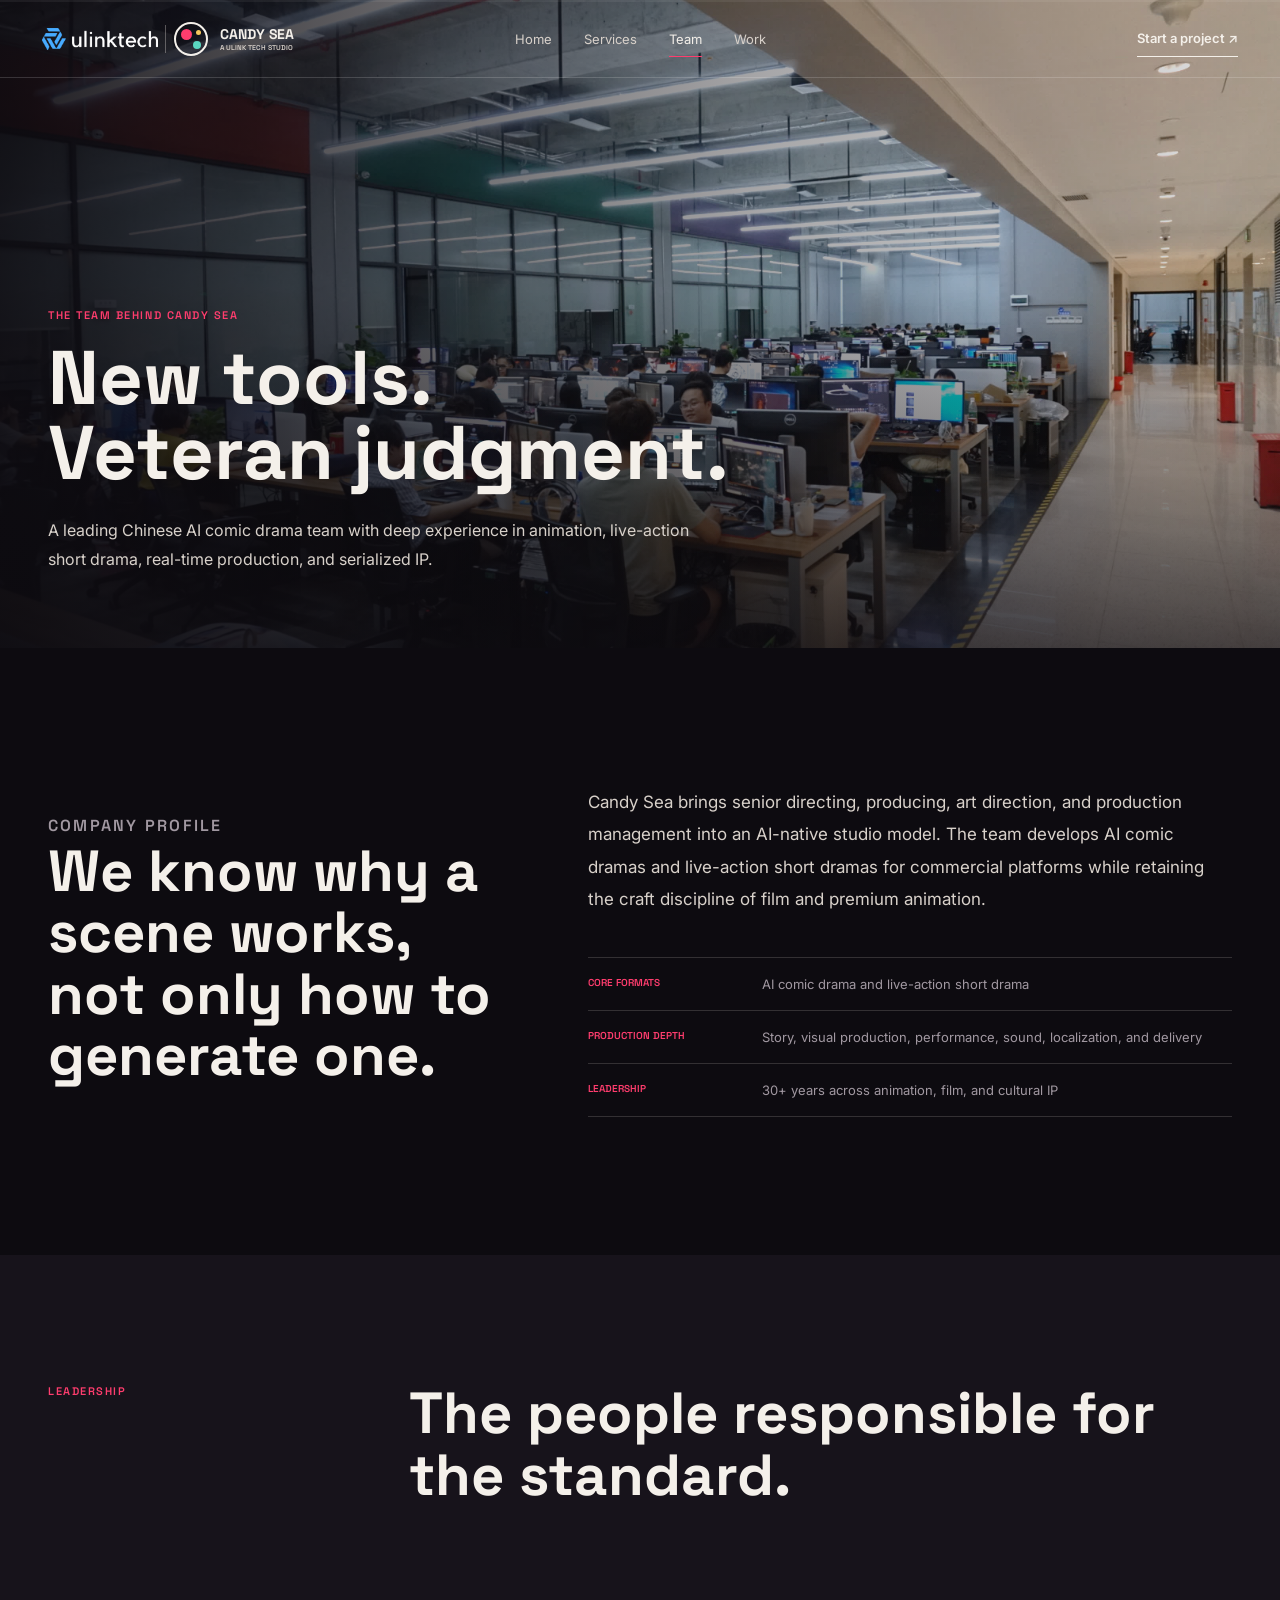
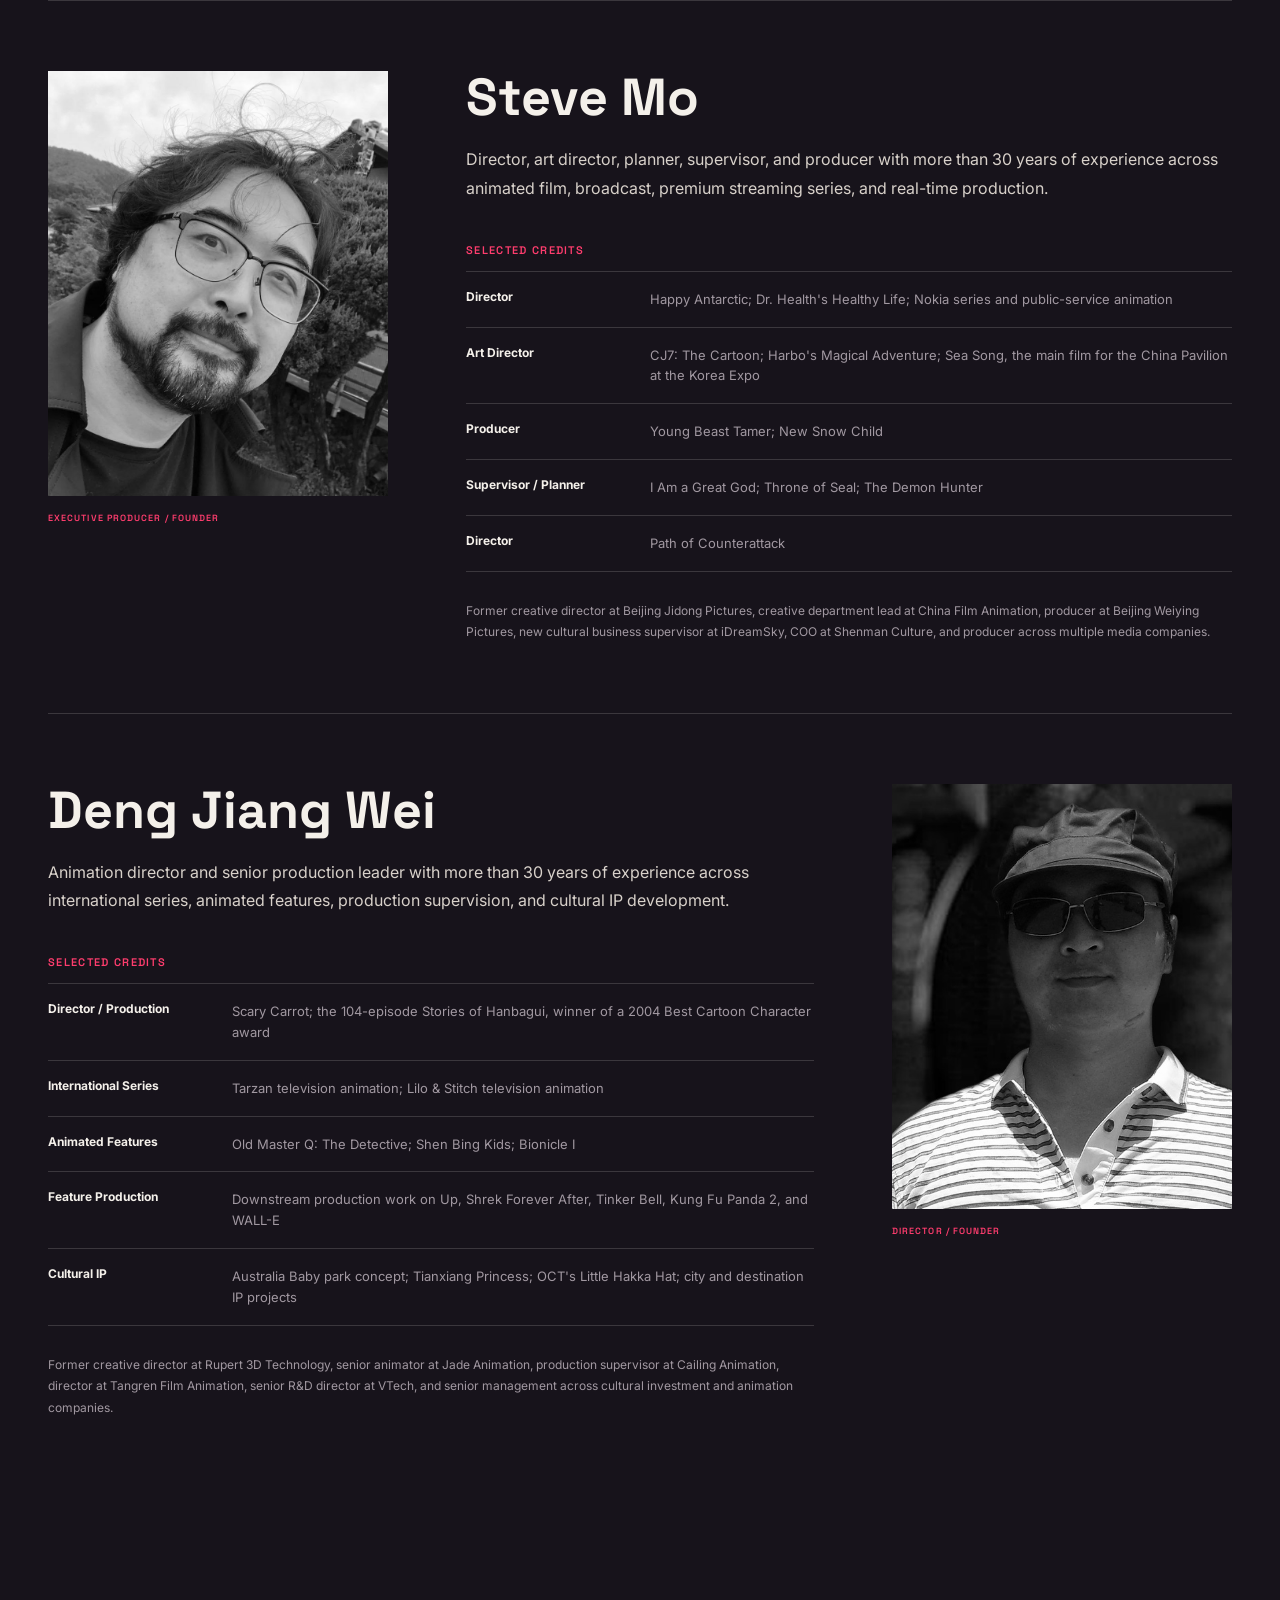
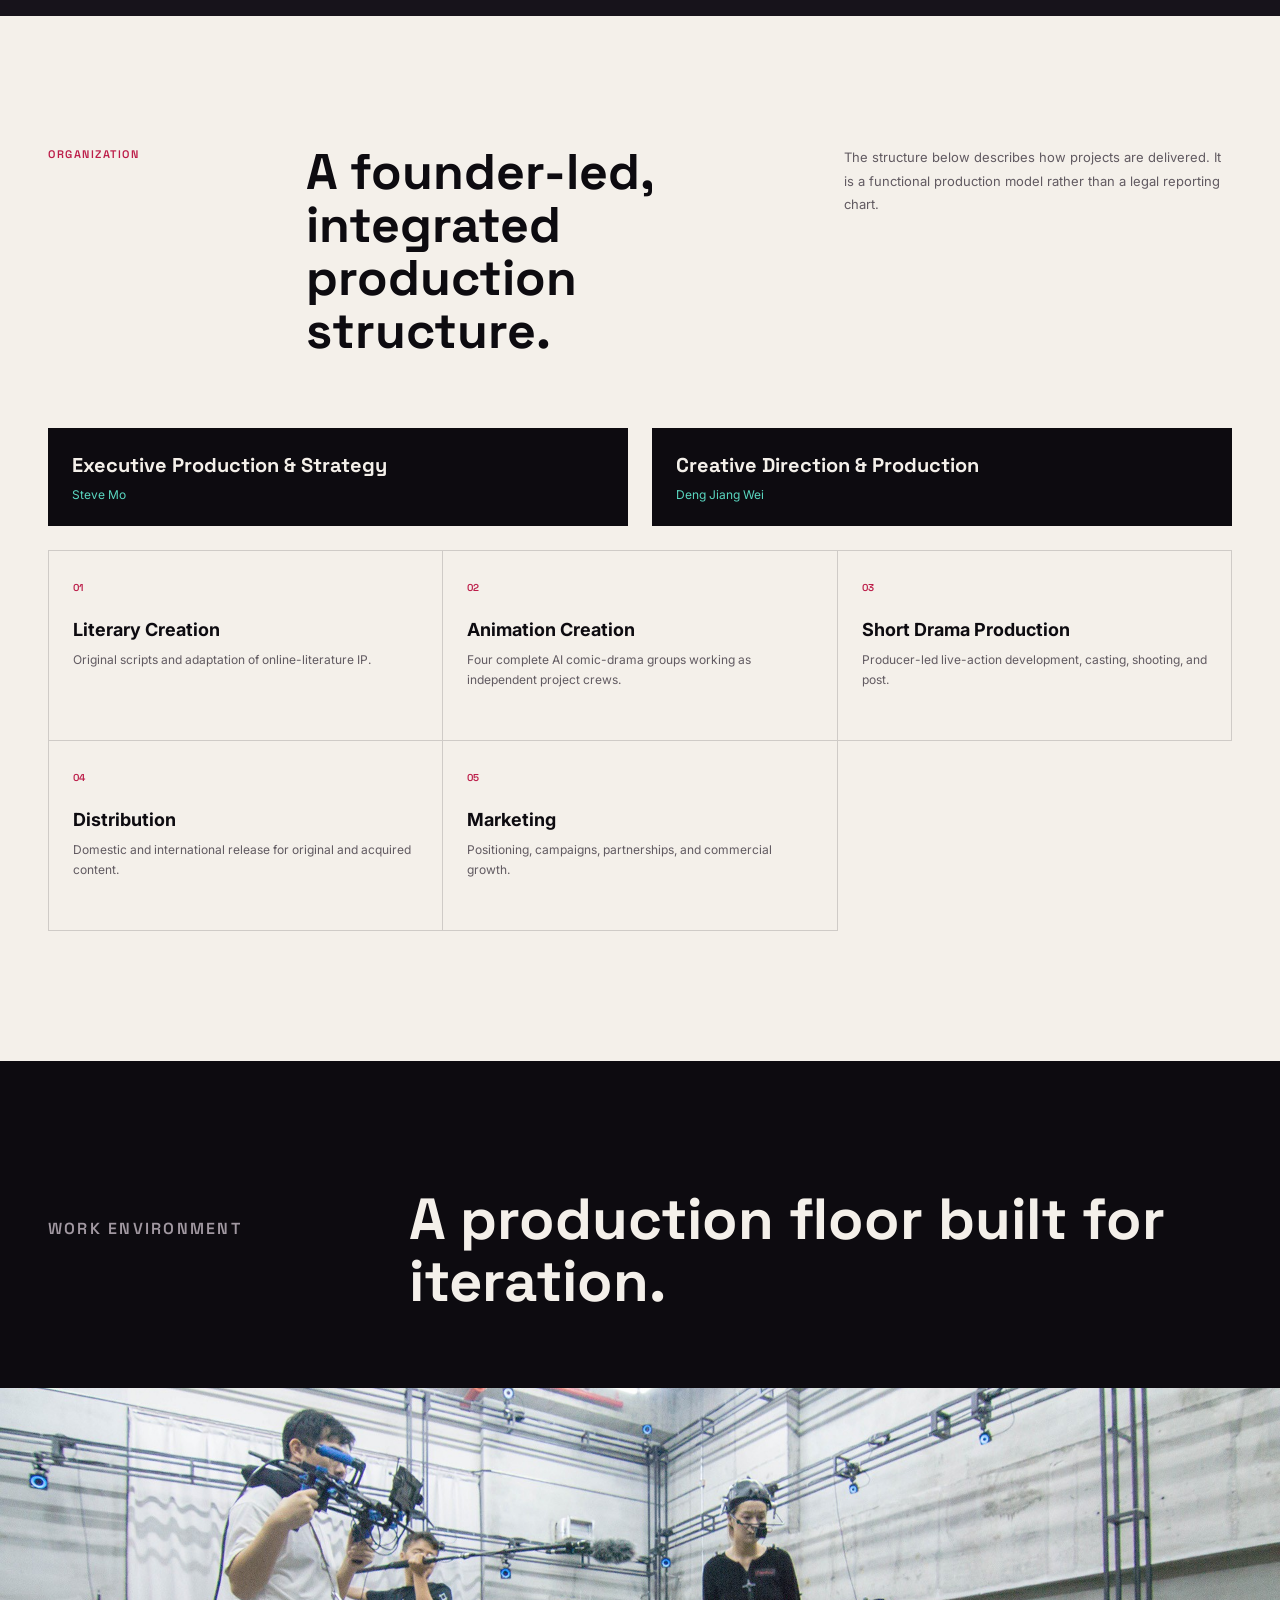
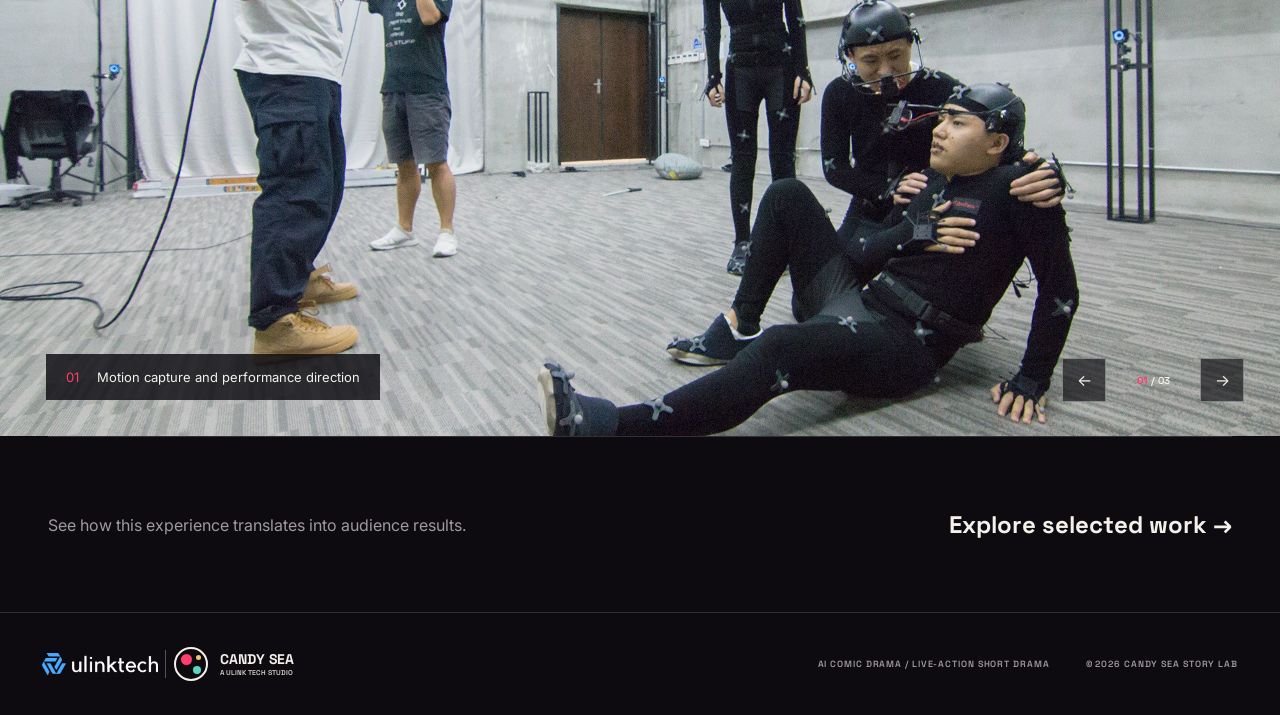
==== commit 48c77ef2: "Expand ULink Tech studio profile and portfolio" ====
--- a/about.html
+++ b/about.html
@@ -4,7 +4,7 @@
     <meta charset="UTF-8" />
     <meta name="viewport" content="width=device-width, initial-scale=1.0" />
     <meta name="description" content="Meet the founders, production organization, and studio behind Candy Sea's AI comic dramas and live-action short dramas." />
-    <title>About | Candy Sea Story Lab</title>
+    <title>Team | Candy Sea Story Lab</title>
     <link rel="icon" href="data:," />
     <link rel="preconnect" href="https://fonts.googleapis.com" />
     <link rel="preconnect" href="https://fonts.gstatic.com" crossorigin />
@@ -15,19 +15,19 @@
     <a class="skip-link" href="#main">Skip to content</a>
     <div class="scroll-progress" aria-hidden="true"><span></span></div>
     <header class="site-header" data-header>
-      <a class="brand" href="index.html" aria-label="Candy Sea home"><span class="brand-mark" aria-hidden="true"><span></span></span><span class="brand-copy"><strong>CANDY SEA</strong><small>STORY LAB</small></span></a>
-      <nav class="desktop-nav" aria-label="Primary navigation"><a href="index.html">Home</a><a href="services.html">Services</a><a href="work.html">Work</a><a href="about.html" aria-current="page">About</a></nav>
+      <a class="brand" href="index.html" aria-label="Ulink Tech, Candy Sea Story Lab home"><span class="brand-mark" aria-hidden="true"><span></span></span><span class="brand-copy"><strong>CANDY SEA</strong><small>A ULINK TECH STUDIO</small></span></a>
+      <nav class="desktop-nav" aria-label="Primary navigation"><a href="index.html">Home</a><a href="services.html">Services</a><a href="about.html" aria-current="page">Team</a><a href="work.html">Work</a></nav>
       <a class="header-cta" href="index.html#contact">Start a project <span aria-hidden="true">↗</span></a>
       <button class="menu-toggle" type="button" aria-label="Open navigation" aria-expanded="false"><span></span><span></span></button>
     </header>
-    <nav class="mobile-nav" aria-label="Mobile navigation" hidden><a href="index.html">Home</a><a href="services.html">Services</a><a href="work.html">Work</a><a href="about.html" aria-current="page">About</a><a href="index.html#contact">Start a project</a></nav>
+    <nav class="mobile-nav" aria-label="Mobile navigation" hidden><a href="index.html">Home</a><a href="services.html">Services</a><a href="about.html" aria-current="page">Team</a><a href="work.html">Work</a><a href="index.html#contact">Start a project</a></nav>
 
     <main id="main">
       <section class="page-hero about-hero" aria-labelledby="page-title">
         <img src="assets/images/studio-office.png" alt="Candy Sea production studio workspace" />
         <div class="page-hero-shade" aria-hidden="true"></div>
         <div class="page-hero-copy section">
-          <p class="eyebrow reveal">ABOUT CANDY SEA</p>
+          <p class="eyebrow reveal">THE TEAM BEHIND CANDY SEA</p>
           <h1 id="page-title" class="reveal">New tools.<br />Veteran judgment.</h1>
           <p class="reveal">A leading Chinese AI comic drama team with deep experience in animation, live-action short drama, real-time production, and serialized IP.</p>
         </div>
@@ -37,7 +37,7 @@
         <div class="section-heading reveal"><p class="eyebrow">COMPANY PROFILE</p><h2 id="profile-title">We know why a scene works, not only how to generate one.</h2></div>
         <div class="profile-copy reveal">
           <p>Candy Sea brings senior directing, producing, art direction, and production management into an AI-native studio model. The team develops AI comic dramas and live-action short dramas for commercial platforms while retaining the craft discipline of film and premium animation.</p>
-          <dl><div><dt>Core formats</dt><dd>AI comic drama and live-action short drama</dd></div><div><dt>Production depth</dt><dd>Story, visual production, performance, sound, localization, and delivery</dd></div><div><dt>Leadership</dt><dd>20+ years across animation, film, and cultural IP</dd></div></dl>
+          <dl><div><dt>Core formats</dt><dd>AI comic drama and live-action short drama</dd></div><div><dt>Production depth</dt><dd>Story, visual production, performance, sound, localization, and delivery</dd></div><div><dt>Leadership</dt><dd>30+ years across animation, film, and cultural IP</dd></div></dl>
         </div>
       </section>
 
@@ -48,7 +48,7 @@
           <div class="leader-portrait"><img src="assets/images/team-steve.jpg" alt="Steve Mo, executive producer and founder" /><p>EXECUTIVE PRODUCER / FOUNDER</p></div>
           <div class="leader-biography">
             <h3>Steve Mo</h3>
-            <p>Director, art director, planner, supervisor, and producer with more than 20 years of experience across animated film, broadcast, premium streaming series, and real-time production.</p>
+            <p>Director, art director, planner, supervisor, and producer with more than 30 years of experience across animated film, broadcast, premium streaming series, and real-time production.</p>
             <h4>Selected credits</h4>
             <ul class="credit-list">
               <li><strong>Director</strong><span>Happy Antarctic; Dr. Health's Healthy Life; Nokia series and public-service animation</span></li>
@@ -65,7 +65,7 @@
           <div class="leader-portrait"><img src="assets/images/team-deng.jpg" alt="Deng Jiang Wei, director and founder" /><p>DIRECTOR / FOUNDER</p></div>
           <div class="leader-biography">
             <h3>Deng Jiang Wei</h3>
-            <p>Animation director and senior production leader with more than 20 years of experience across international series, animated features, production supervision, and cultural IP development.</p>
+            <p>Animation director and senior production leader with more than 30 years of experience across international series, animated features, production supervision, and cultural IP development.</p>
             <h4>Selected credits</h4>
             <ul class="credit-list">
               <li><strong>Director / Production</strong><span>Scary Carrot; the 104-episode Stories of Hanbagui, winner of a 2004 Best Cartoon Character award</span></li>
@@ -85,12 +85,11 @@
           <div class="org-lead reveal"><strong>Executive Production &amp; Strategy</strong><span>Steve Mo</span></div>
           <div class="org-lead reveal"><strong>Creative Direction &amp; Production</strong><span>Deng Jiang Wei</span></div>
           <div class="org-units">
-            <article class="reveal"><span>01</span><h3>Story &amp; IP</h3><p>Development, series bibles, scripts, and episode structure.</p></article>
-            <article class="reveal"><span>02</span><h3>AI Comic Drama</h3><p>Characters, worlds, generation, motion, and editorial.</p></article>
-            <article class="reveal"><span>03</span><h3>Live-Action</h3><p>Casting, directing, physical production, and post.</p></article>
-            <article class="reveal"><span>04</span><h3>Real-Time 3D</h3><p>Unreal Engine, animation, motion capture, and cinematics.</p></article>
-            <article class="reveal"><span>05</span><h3>Sound &amp; Finish</h3><p>Voice, music, sound design, mix, graphics, and QC.</p></article>
-            <article class="reveal"><span>06</span><h3>Global Delivery</h3><p>Localization, versioning, packaging, and release support.</p></article>
+            <article class="reveal"><span>01</span><h3>Literary Creation</h3><p>Original scripts and adaptation of online-literature IP.</p></article>
+            <article class="reveal"><span>02</span><h3>Animation Creation</h3><p>Four complete AI comic-drama groups working as independent project crews.</p></article>
+            <article class="reveal"><span>03</span><h3>Short Drama Production</h3><p>Producer-led live-action development, casting, shooting, and post.</p></article>
+            <article class="reveal"><span>04</span><h3>Distribution</h3><p>Domestic and international release for original and acquired content.</p></article>
+            <article class="reveal"><span>05</span><h3>Marketing</h3><p>Positioning, campaigns, partnerships, and commercial growth.</p></article>
           </div>
         </div>
       </section>
@@ -110,7 +109,7 @@
       <section class="next-page section reveal"><p>See how this experience translates into audience results.</p><a href="work.html">Explore selected work <span aria-hidden="true">→</span></a></section>
     </main>
 
-    <footer class="site-footer"><a class="brand" href="index.html"><span class="brand-mark" aria-hidden="true"><span></span></span><span class="brand-copy"><strong>CANDY SEA</strong><small>STORY LAB</small></span></a><p>AI COMIC DRAMA / LIVE-ACTION SHORT DRAMA</p><p>© 2026 CANDY SEA STORY LAB</p></footer>
+    <footer class="site-footer"><a class="brand" href="index.html" aria-label="Ulink Tech, Candy Sea Story Lab home"><span class="brand-mark" aria-hidden="true"><span></span></span><span class="brand-copy"><strong>CANDY SEA</strong><small>A ULINK TECH STUDIO</small></span></a><p>AI COMIC DRAMA / LIVE-ACTION SHORT DRAMA</p><p>© 2026 CANDY SEA STORY LAB</p></footer>
     <script src="app.js"></script>
   </body>
 </html>
--- a/styles.css
+++ b/styles.css
@@ -62,7 +62,9 @@
   transition: background 220ms ease, backdrop-filter 220ms ease;
 }
 .site-header.is-scrolled { background: rgba(13, 11, 16, 0.9); backdrop-filter: blur(18px); }
-.brand { display: inline-flex; width: fit-content; align-items: center; gap: 12px; }
+.brand { position: relative; display: inline-flex; width: fit-content; align-items: center; gap: 12px; padding-left: 132px; }
+.brand::before { content: ""; position: absolute; top: 50%; left: 0; width: 116px; height: 28px; background: url("assets/images/ulink-tech-logo.webp") left center / contain no-repeat; transform: translateY(-50%); }
+.brand::after { content: ""; position: absolute; top: 50%; left: 123px; width: 1px; height: 28px; background: rgba(244, 240, 234, 0.32); transform: translateY(-50%); }
 .brand-mark { position: relative; width: 34px; height: 34px; border: 2px solid var(--paper); border-radius: 50%; }
 .brand-mark::before, .brand-mark::after, .brand-mark span { content: ""; position: absolute; border-radius: 50%; }
 .brand-mark::before { width: 11px; height: 11px; top: 5px; left: 5px; background: var(--pink); }
@@ -70,7 +72,7 @@
 .brand-mark span { width: 5px; height: 5px; top: 6px; right: 5px; background: var(--gold); }
 .brand-copy { display: grid; gap: 3px; }
 .brand-copy strong { font: 700 14px/1 "Space Grotesk", sans-serif; }
-.brand-copy small { color: var(--paper-soft); font: 600 9px/1 "Space Grotesk", sans-serif; }
+.brand-copy small { color: var(--paper-soft); font: 600 7px/1 "Space Grotesk", sans-serif; }
 .desktop-nav { display: flex; gap: 32px; }
 .desktop-nav a { position: relative; color: var(--paper-soft); font-size: 13px; }
 .desktop-nav a::after { content: ""; position: absolute; left: 0; bottom: -10px; width: 100%; height: 1px; background: var(--pink); transform: scaleX(0); transform-origin: right; transition: transform 180ms ease; }
@@ -89,6 +91,10 @@
 .hero { position: relative; min-height: 92svh; display: grid; place-items: center; overflow: hidden; isolation: isolate; }
 .hero-media { position: absolute; z-index: -3; inset: 0; width: 100%; height: 100%; object-fit: cover; }
 .hero-shade { position: absolute; z-index: -2; inset: 0; background: linear-gradient(180deg, rgba(6, 6, 8, 0.36), rgba(6, 6, 8, 0.08) 42%, rgba(6, 6, 8, 0.62)), linear-gradient(90deg, rgba(6, 6, 8, 0.34), transparent 35%, rgba(6, 6, 8, 0.16)); }
+.hero-video-toggle { position: absolute; z-index: 2; left: 42px; bottom: 24px; width: 48px; height: 48px; padding: 0; border: 1px solid rgba(255, 255, 255, 0.72); border-radius: 50%; background: rgba(13, 11, 16, 0.56); cursor: pointer; backdrop-filter: blur(8px); }
+.hero-video-toggle::before { content: ""; position: absolute; top: 50%; left: 52%; width: 0; height: 0; border-top: 7px solid transparent; border-bottom: 7px solid transparent; border-left: 11px solid var(--paper); transform: translate(-50%, -50%); }
+.hero-video-toggle[data-playing="true"]::before { width: 11px; height: 14px; border: 0; background: linear-gradient(90deg, var(--paper) 0 3px, transparent 3px 8px, var(--paper) 8px 11px); transform: translate(-52%, -50%); }
+.hero-video-toggle:focus-visible { outline: 2px solid var(--pink); outline-offset: 4px; }
 .hero-copy { width: min(900px, calc(100% - 96px)); padding-top: 52px; text-align: center; }
 .hero h1 { margin: 0; font: 700 104px/0.9 "Space Grotesk", sans-serif; }
 .hero h1 span { color: transparent; -webkit-text-stroke: 1.5px var(--paper); }
@@ -113,13 +119,27 @@
 .stat strong { display: block; font: 700 58px/1 "Space Grotesk", sans-serif; }
 .stat p { max-width: 330px; margin: 18px 0 0; color: #615a61; font-size: 13px; line-height: 1.7; }
 
-.home-services { display: grid; grid-template-columns: 0.82fr 1.18fr; gap: 92px; padding-block: 144px; }
-.format-list { border-top: 1px solid var(--line); }
-.format-row { display: grid; grid-template-columns: 54px 1fr auto; gap: 22px; padding: 30px 0; border-bottom: 1px solid var(--line); }
-.format-row > span { color: var(--pink); font: 600 11px "Space Grotesk", sans-serif; }
-.format-row h3 { margin: 0 0 9px; font-size: 22px; }
-.format-row p { margin: 0; color: var(--muted); font-size: 14px; line-height: 1.7; }
-.format-row b { color: var(--paper-soft); font: 600 9px "Space Grotesk", sans-serif; letter-spacing: 0.12em; }
+.home-leadership { padding-block: 136px; }
+.home-leadership-head { display: grid; grid-template-columns: 0.44fr 1.18fr 0.78fr; gap: 54px; align-items: start; }
+.home-leadership-head h2 { margin: 0; font: 700 54px/1.06 "Space Grotesk", sans-serif; }
+.home-leadership-head > p:last-child { margin: 0; color: var(--muted); font-size: 14px; line-height: 1.8; }
+.home-leader-grid { display: grid; grid-template-columns: repeat(2, minmax(0, 1fr)); gap: 54px; margin-top: 82px; }
+.home-leader { min-width: 0; padding-top: 28px; border-top: 1px solid var(--line); }
+.home-leader-intro { display: grid; grid-template-columns: 150px 1fr; gap: 26px; align-items: start; }
+.home-leader-intro img { height: 188px; object-fit: cover; filter: grayscale(1); }
+.home-leader-intro p { margin: 0 0 18px; color: var(--pink); font: 600 9px "Space Grotesk", sans-serif; letter-spacing: 0.12em; }
+.home-leader-intro h3 { margin: 0 0 14px; font: 700 34px/1 "Space Grotesk", sans-serif; }
+.home-leader-intro span { color: var(--muted); font-size: 12px; line-height: 1.7; }
+.home-credit-list { margin: 34px 0 0; padding: 0; list-style: none; border-top: 1px solid var(--line); }
+.home-credit-list li { display: grid; grid-template-columns: 132px 1fr; gap: 20px; padding: 15px 0; border-bottom: 1px solid var(--line); }
+.home-credit-list strong { font-size: 11px; }
+.home-credit-list span { color: var(--muted); font-size: 12px; line-height: 1.6; }
+.home-credit-gallery { display: grid; grid-template-columns: repeat(3, minmax(0, 1fr)); gap: 12px; margin-top: 28px; }
+.home-credit-gallery figure { min-width: 0; margin: 0; }
+.home-credit-gallery img { aspect-ratio: 2 / 3; height: auto; object-fit: cover; }
+.home-credit-gallery figcaption { display: grid; gap: 7px; padding-top: 12px; }
+.home-credit-gallery span { color: var(--pink); font: 600 8px/1.4 "Space Grotesk", sans-serif; letter-spacing: 0.08em; }
+.home-credit-gallery strong { font-size: 12px; line-height: 1.35; }
 
 .home-feature, .flagship-work { display: grid; grid-template-columns: minmax(360px, 0.82fr) minmax(0, 1.18fr); min-height: 760px; color: var(--ink); background: var(--paper); }
 .feature-media, .flagship-poster { min-height: 760px; overflow: hidden; background: #cfc9c2; }
@@ -129,15 +149,6 @@
 .feature-copy h2, .flagship-copy h2 { max-width: 720px; margin: 0; font: 700 52px/1.06 "Space Grotesk", sans-serif; }
 .feature-copy > p:last-of-type, .flagship-copy > p:not(.eyebrow):not(.feature-number) { max-width: 660px; margin: 26px 0 0; color: #615a61; line-height: 1.8; }
 
-.leadership-teaser { padding-block: 144px; }
-.leadership-teaser .section-heading { display: grid; grid-template-columns: 0.52fr 1.48fr; gap: 72px; }
-.leader-strip { display: grid; grid-template-columns: repeat(2, minmax(0, 1fr)); gap: 48px; margin-top: 76px; }
-.leader-mini { display: grid; grid-template-columns: 180px 1fr; gap: 26px; padding-top: 22px; border-top: 1px solid var(--line); }
-.leader-mini img { height: 230px; object-fit: cover; filter: grayscale(1); }
-.leader-mini p { margin: 0 0 18px; color: var(--pink); font: 600 9px "Space Grotesk", sans-serif; letter-spacing: 0.12em; }
-.leader-mini h3 { margin: 0 0 13px; font: 700 30px/1 "Space Grotesk", sans-serif; }
-.leader-mini span { color: var(--muted); font-size: 13px; line-height: 1.7; }
-
 .contact { position: relative; overflow: hidden; padding: 132px 0; color: var(--ink); background: var(--pink); }
 .contact-visual { position: absolute; inset: 0; display: grid; align-content: center; opacity: 0.08; transform: rotate(-8deg); pointer-events: none; }
 .contact-visual span { font: 700 180px/0.8 "Space Grotesk", sans-serif; white-space: nowrap; }
@@ -145,6 +156,8 @@
 .contact-inner { position: relative; display: grid; grid-template-columns: 1fr 0.86fr; gap: 110px; align-items: end; }
 .contact-copy h2 { margin: 0; font: 700 58px/1.05 "Space Grotesk", sans-serif; }
 .contact-brief p { max-width: 540px; margin: 0; font-size: 15px; line-height: 1.8; }
+.contact-details { display: flex; flex-wrap: wrap; gap: 12px 28px; margin-top: 28px; }
+.contact-details a { padding-bottom: 7px; border-bottom: 1px solid currentColor; font-size: 14px; font-weight: 700; }
 
 .site-footer { display: grid; grid-template-columns: 1fr auto auto; gap: 36px; align-items: center; padding: 34px 42px; border-top: 1px solid var(--line); }
 .site-footer > p { margin: 0; color: var(--muted); font: 600 9px "Space Grotesk", sans-serif; letter-spacing: 0.1em; }
@@ -158,6 +171,22 @@
 .page-hero-copy { padding-bottom: 74px; }
 .page-hero h1 { max-width: 920px; margin: 0; font: 700 76px/0.98 "Space Grotesk", sans-serif; }
 .page-hero-copy > p:last-child { max-width: 680px; margin: 26px 0 0; color: var(--paper-soft); font-size: 16px; line-height: 1.8; }
+
+.service-company { padding: 132px 0; color: var(--ink); background: var(--paper); }
+.service-company-layout { display: grid; grid-template-columns: 0.78fr 1.22fr; gap: 70px 92px; }
+.service-company-copy p { margin: 0; color: #615a61; font-size: 15px; line-height: 1.9; }
+.service-company-copy p + p { margin-top: 22px; }
+.company-facts { grid-column: 1 / -1; display: grid; grid-template-columns: repeat(3, minmax(0, 1fr)); border-top: 1px solid var(--dark-line); }
+.company-facts article { padding: 28px 28px 0 0; border-right: 1px solid var(--dark-line); }
+.company-facts article:not(:first-child) { padding-left: 28px; }
+.company-facts article:last-child { border-right: 0; }
+.company-facts strong { display: block; font: 700 52px/1 "Space Grotesk", sans-serif; }
+.company-facts span { display: block; margin-top: 14px; color: #615a61; font-size: 12px; line-height: 1.7; }
+.division-grid { grid-column: 1 / -1; display: grid; grid-template-columns: repeat(5, minmax(0, 1fr)); border-top: 1px solid var(--dark-line); border-left: 1px solid var(--dark-line); }
+.division-grid article { min-height: 214px; padding: 22px; border-right: 1px solid var(--dark-line); border-bottom: 1px solid var(--dark-line); }
+.division-grid span { color: #bc1d49; font: 600 10px "Space Grotesk", sans-serif; }
+.division-grid h3 { margin: 26px 0 12px; font-size: 17px; }
+.division-grid p { margin: 0; color: #615a61; font-size: 12px; line-height: 1.65; }
 
 .service-formats { padding-block: 138px; }
 .service-formats > .section-heading, .portfolio-section > .section-heading, .legacy-work > .section-heading { display: grid; grid-template-columns: 0.52fr 1.48fr; gap: 72px; }
@@ -216,6 +245,20 @@
 .poster-card h3 { min-height: 84px; margin: 0; font: 700 24px/1.16 "Space Grotesk", sans-serif; }
 .poster-card p { min-height: 92px; margin: 18px 0 0; color: #615a61; font-size: 13px; line-height: 1.7; }
 .poster-card a { display: inline-block; margin-top: 22px; padding-bottom: 7px; border-bottom: 1px solid currentColor; font-size: 12px; font-weight: 700; }
+
+.live-action-work { padding-block: 138px; }
+.live-action-head { display: grid; grid-template-columns: 0.42fr 1fr 0.7fr; gap: 54px; align-items: start; }
+.live-action-head h2 { margin: 0; font: 700 52px/1.06 "Space Grotesk", sans-serif; }
+.live-action-head > p:last-child { margin: 0; color: var(--muted); font-size: 14px; line-height: 1.8; }
+.live-action-grid { display: grid; grid-template-columns: repeat(4, minmax(0, 1fr)); gap: 22px; margin-top: 72px; }
+.live-action-card { overflow: hidden; color: var(--ink); background: var(--paper); border-radius: 6px; }
+.live-action-card > img { aspect-ratio: 2 / 3; object-fit: cover; object-position: top center; }
+.live-action-card > div { padding: 24px; }
+.live-action-card span { color: #bc1d49; font: 600 9px "Space Grotesk", sans-serif; letter-spacing: 0.08em; }
+.live-action-card strong { display: block; min-height: 58px; margin: 18px 0 12px; font: 700 28px/1.05 "Space Grotesk", sans-serif; }
+.live-action-card h3 { min-height: 50px; margin: 0; font: 700 20px/1.2 "Space Grotesk", sans-serif; }
+.live-action-card p { min-height: 112px; margin: 16px 0 0; color: #615a61; font-size: 12px; line-height: 1.7; }
+.live-action-work > .source-note { color: var(--muted); }
 
 .slate-band { padding: 132px 0; color: var(--ink); background: var(--gold); }
 .slate-layout { display: grid; grid-template-columns: 0.72fr 1.28fr; gap: 90px; }
@@ -307,8 +350,10 @@
   .hero h1 { font-size: 78px; }
   .hero-copy { width: calc(100% - 48px); }
   .section-heading h2, .proof-intro h2, .outcome-head h2, .leaders-head h2 { font-size: 48px; }
-  .proof-intro, .leadership-teaser .section-heading, .service-formats > .section-heading, .portfolio-section > .section-heading, .legacy-work > .section-heading, .studio-section > .section-heading, .outcome-head, .leaders-head { grid-template-columns: 1fr; gap: 24px; }
-  .home-services, .pipeline, .capability-layout, .slate-layout, .company-profile { grid-template-columns: 1fr; gap: 64px; }
+  .proof-intro, .home-leadership-head, .service-formats > .section-heading, .portfolio-section > .section-heading, .legacy-work > .section-heading, .studio-section > .section-heading, .outcome-head, .live-action-head, .leaders-head { grid-template-columns: 1fr; gap: 24px; }
+  .home-leader-grid, .service-company-layout, .pipeline, .capability-layout, .slate-layout, .company-profile { grid-template-columns: 1fr; gap: 64px; }
+  .service-company-copy, .company-facts, .division-grid { grid-column: auto; }
+  .division-grid { grid-template-columns: repeat(3, minmax(0, 1fr)); }
   .home-feature, .flagship-work { grid-template-columns: 0.9fr 1.1fr; min-height: 650px; }
   .feature-media, .flagship-poster { min-height: 650px; }
   .feature-copy, .flagship-copy { padding: 70px 48px; }
@@ -316,6 +361,7 @@
   .feature-copy h2, .flagship-copy h2 { font-size: 42px; }
   .poster-grid { grid-template-columns: repeat(2, minmax(0, 1fr)); }
   .poster-card:last-child { grid-column: 1 / -1; width: calc(50% - 15px); }
+  .live-action-grid { grid-template-columns: repeat(2, minmax(0, 1fr)); }
   .outcome-grid { grid-template-columns: repeat(2, minmax(0, 1fr)); }
   .outcome-grid article:nth-child(2) { border-right: 0; }
   .outcome-grid article:nth-child(n+3) { margin-top: 28px; }
@@ -328,7 +374,12 @@
 
 @media (max-width: 640px) {
   :root { --section: calc(100% - 36px); }
-  .brand-copy small { display: none; }
+  .brand { gap: 9px; padding-left: 105px; }
+  .brand::before { width: 92px; height: 22px; }
+  .brand::after { left: 98px; height: 24px; }
+  .brand-mark { width: 30px; height: 30px; }
+  .brand-copy strong { font-size: 12px; }
+  .brand-copy small { max-width: 72px; font-size: 6px; }
   .hero { min-height: 90svh; }
   .hero-copy { width: calc(100% - 36px); padding-top: 22px; }
   .hero h1 { font-size: 52px; }
@@ -336,22 +387,26 @@
   .hero-actions { align-items: stretch; flex-direction: column; gap: 16px; }
   .hero-actions .text-link { justify-content: center; margin-top: 0; }
   .hero-caption { right: 18px; bottom: 16px; left: 18px; text-align: center; }
+  .hero-video-toggle { left: 18px; bottom: 58px; }
   .section-heading h2, .proof-intro h2, .outcome-head h2, .leaders-head h2, .contact-copy h2 { font-size: 38px; }
-  .proof-band, .home-services, .leadership-teaser, .service-formats, .pipeline, .capability-band, .portfolio-section, .slate-band, .legacy-work, .company-profile, .leaders, .org-band { padding-block: 96px; }
+  .proof-band, .home-leadership, .service-company, .service-formats, .pipeline, .capability-band, .portfolio-section, .live-action-work, .slate-band, .legacy-work, .company-profile, .leaders, .org-band { padding-block: 96px; }
   .stat-grid { grid-template-columns: 1fr; margin-top: 48px; }
   .stat, .stat:nth-child(2), .stat:last-child { padding: 24px 0; border-right: 0; border-bottom: 1px solid var(--dark-line); }
   .stat strong { font-size: 48px; }
-  .format-row { grid-template-columns: 42px 1fr; }
-  .format-row b { grid-column: 2; }
+  .home-leadership-head h2, .live-action-head h2 { font-size: 38px; }
+  .home-leader-intro { grid-template-columns: 110px 1fr; }
+  .home-leader-intro img { height: 148px; }
+  .home-credit-list li { grid-template-columns: 1fr; gap: 7px; }
   .home-feature, .flagship-work { grid-template-columns: 1fr; min-height: 0; }
   .feature-media, .flagship-poster { min-height: 72svh; }
   .feature-copy, .flagship-copy { padding: 70px 18px; }
   .feature-number { font-size: 48px; }
   .feature-copy h2, .flagship-copy h2 { font-size: 36px; }
-  .leader-strip, .dual-format, .poster-grid { grid-template-columns: 1fr; }
-  .leader-mini { grid-template-columns: 110px 1fr; }
-  .leader-mini img { height: 160px; }
+  .dual-format, .poster-grid, .live-action-grid, .company-facts, .division-grid { grid-template-columns: 1fr; }
   .poster-card:last-child { grid-column: auto; width: auto; }
+  .company-facts article, .company-facts article:not(:first-child) { padding: 24px 0; border-right: 0; border-bottom: 1px solid var(--dark-line); }
+  .division-grid article { min-height: 0; }
+  .live-action-card strong, .live-action-card h3, .live-action-card p { min-height: 0; }
   .contact { padding-block: 92px; }
   .contact-inner { grid-template-columns: 1fr; gap: 52px; }
   .contact-visual span { font-size: 76px; }
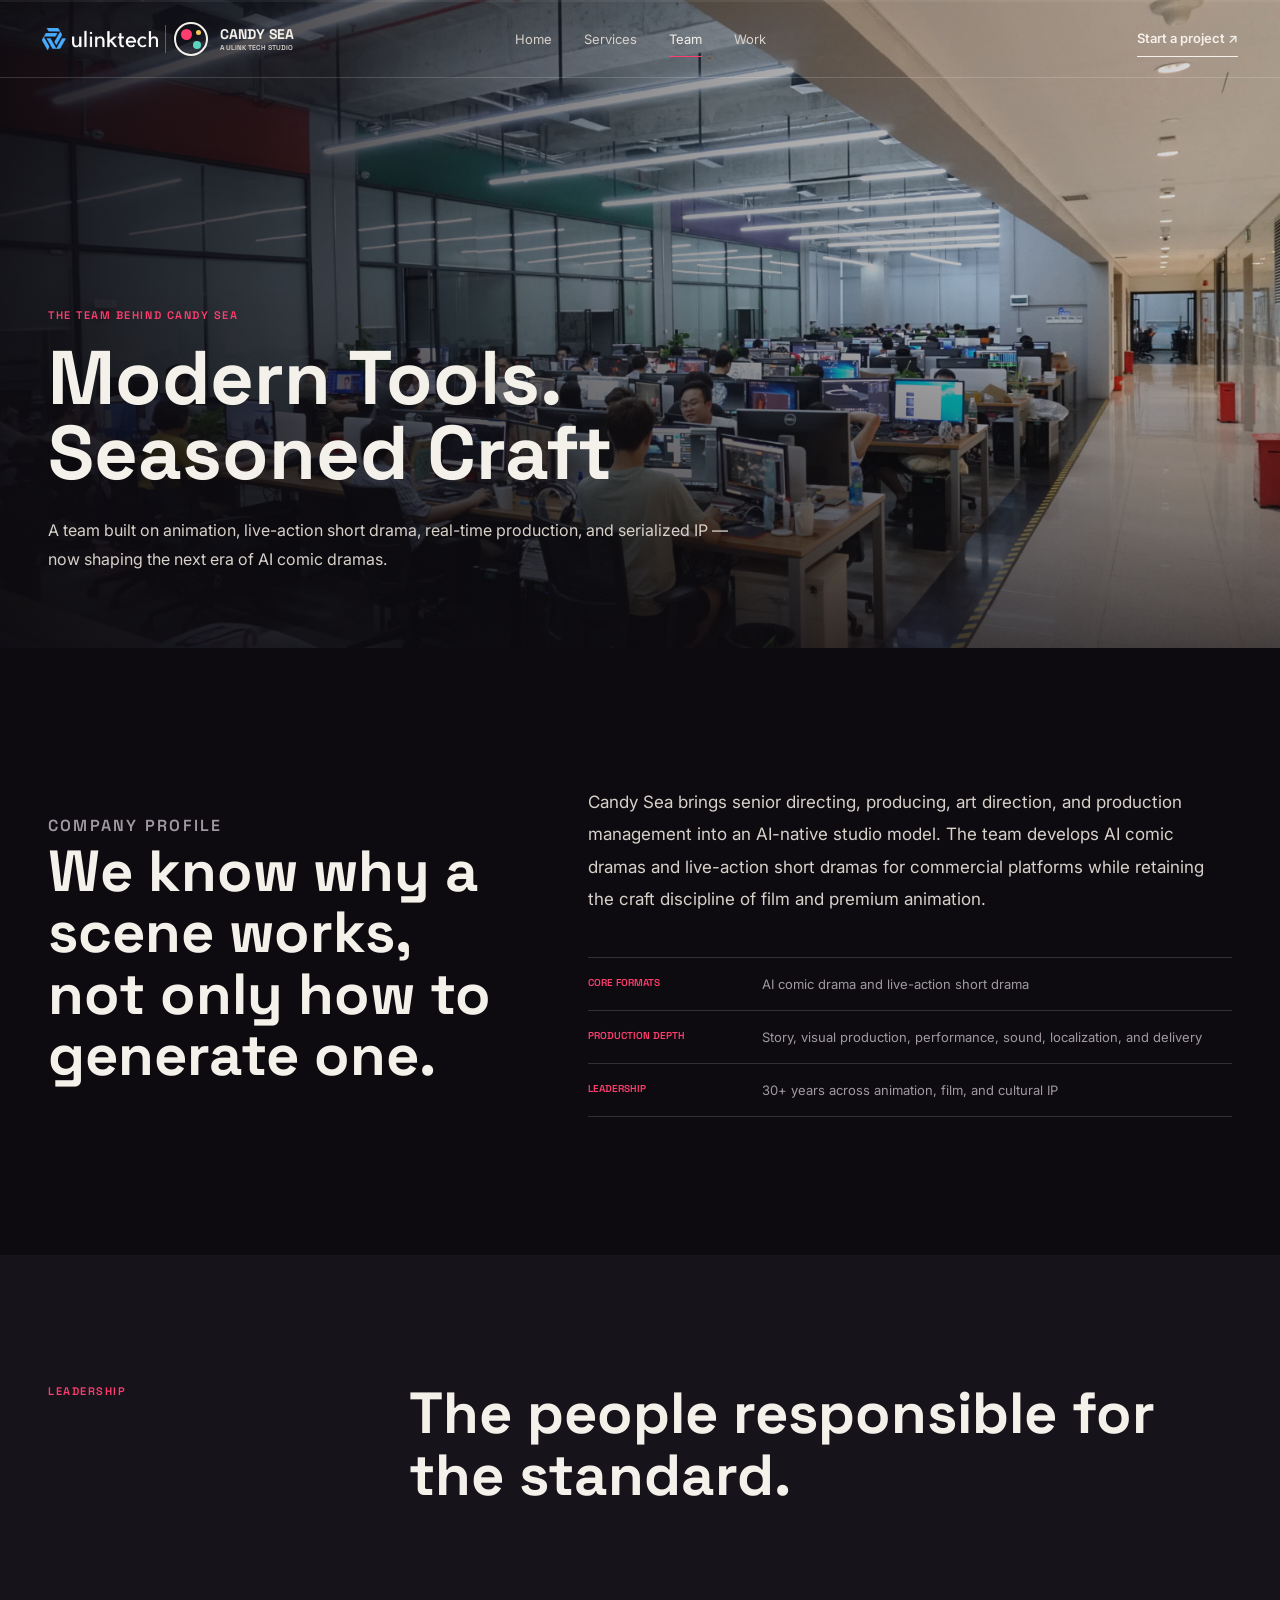
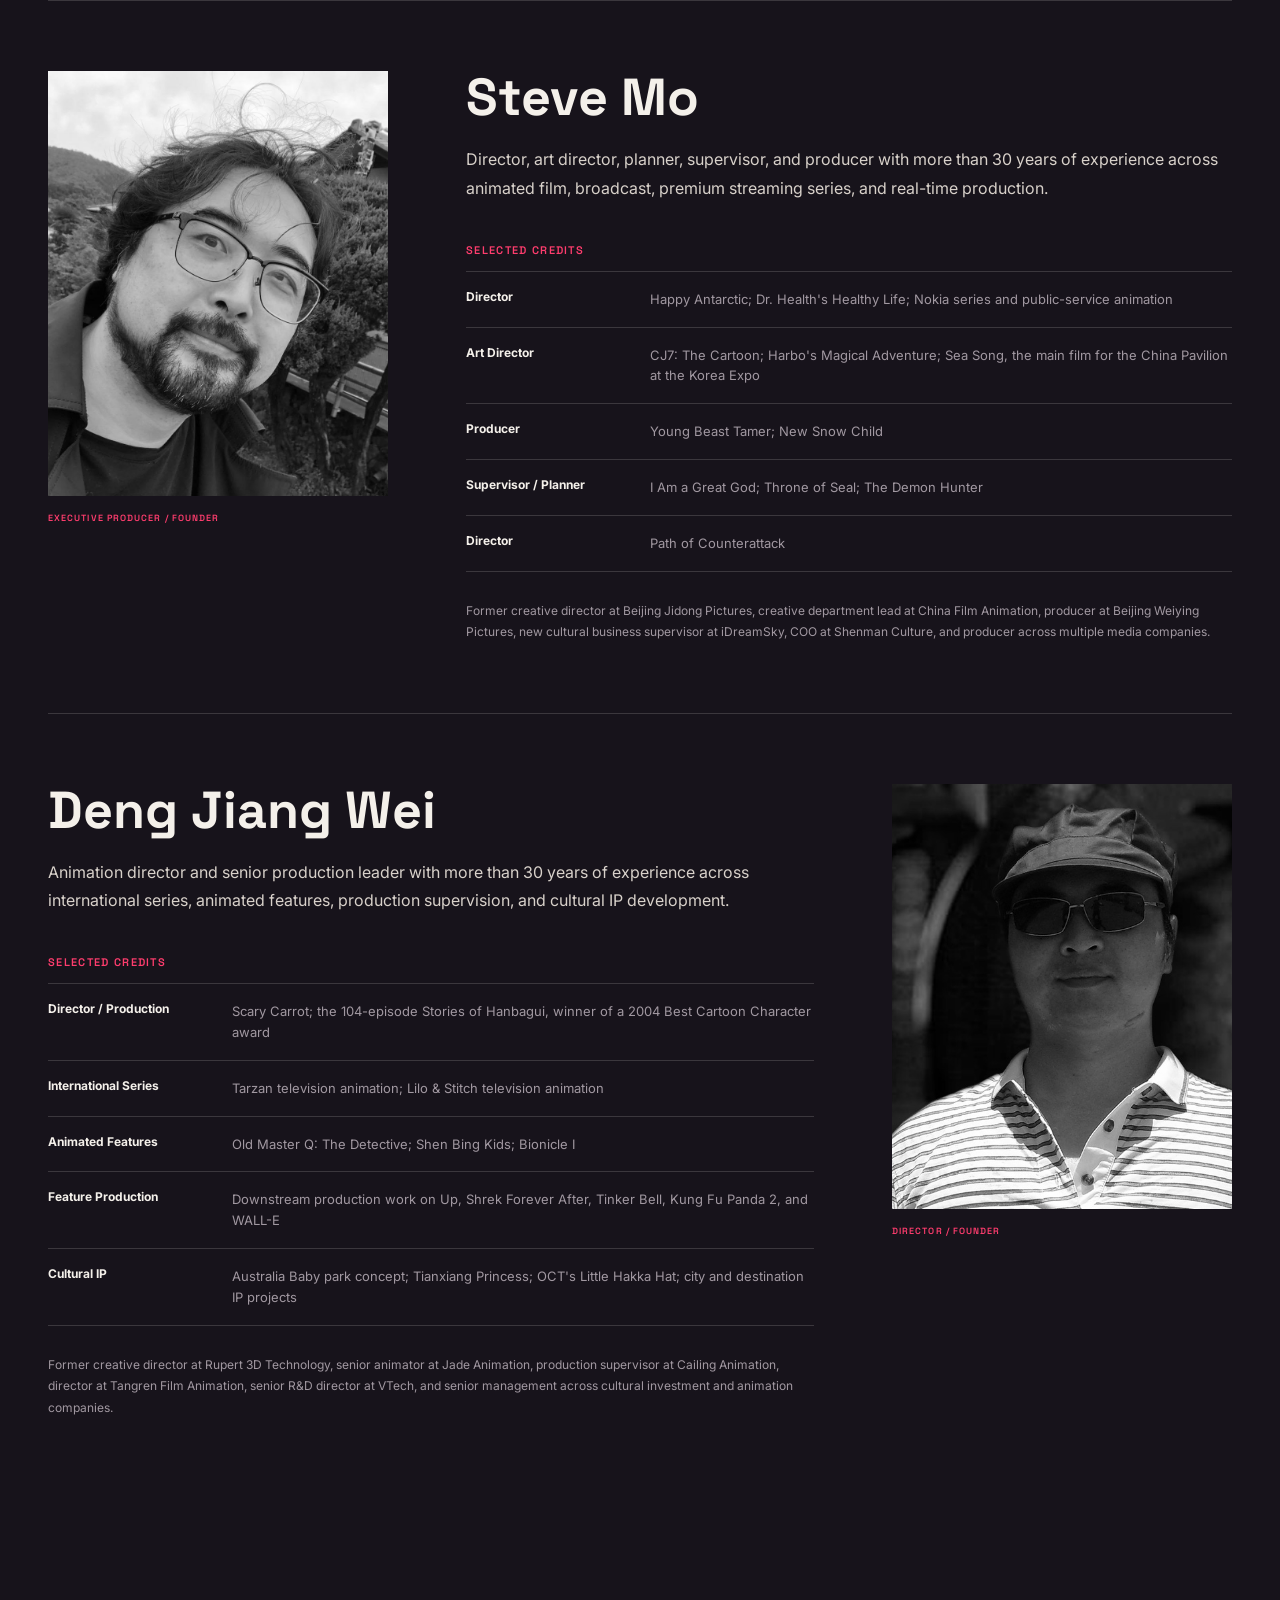
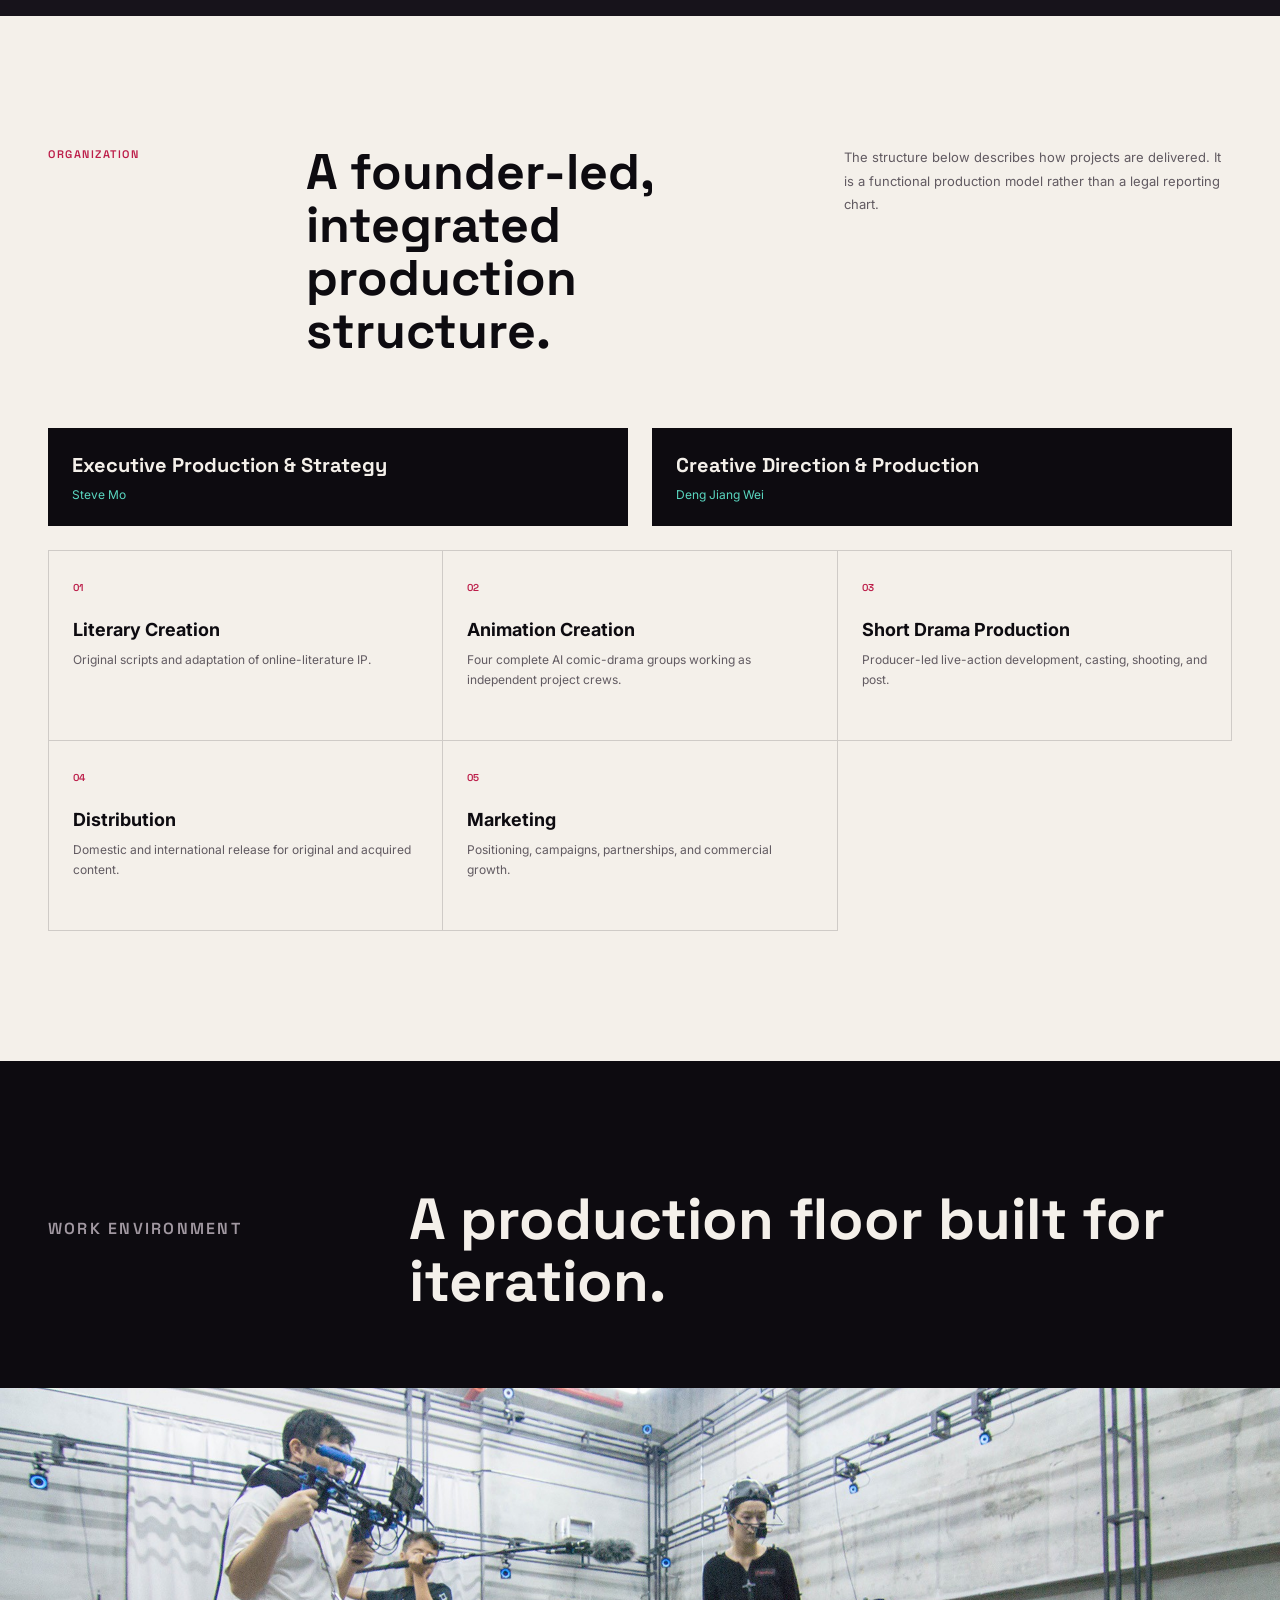
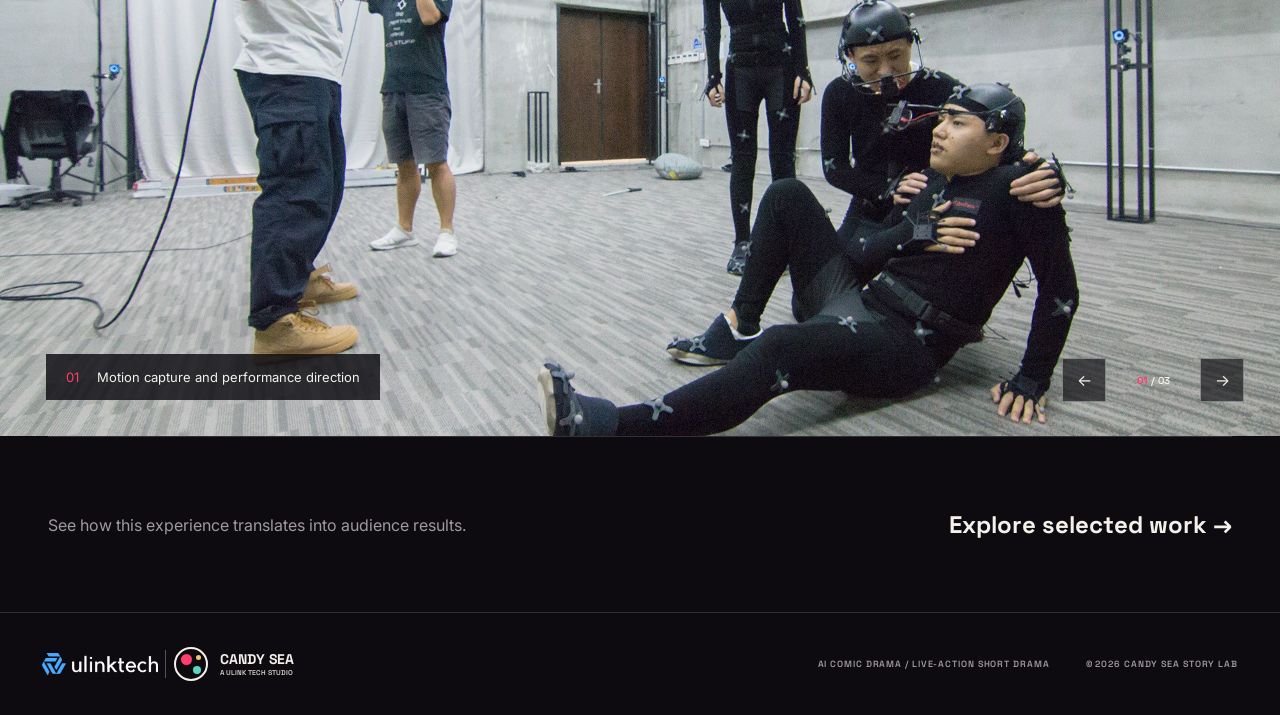
==== commit 83a881f8: "Refresh site copy and featured video" ====
--- a/about.html
+++ b/about.html
@@ -28,8 +28,8 @@
         <div class="page-hero-shade" aria-hidden="true"></div>
         <div class="page-hero-copy section">
           <p class="eyebrow reveal">THE TEAM BEHIND CANDY SEA</p>
-          <h1 id="page-title" class="reveal">New tools.<br />Veteran judgment.</h1>
-          <p class="reveal">A leading Chinese AI comic drama team with deep experience in animation, live-action short drama, real-time production, and serialized IP.</p>
+          <h1 id="page-title" class="reveal">Modern Tools.<br />Seasoned Craft</h1>
+          <p class="reveal">A team built on animation, live-action short drama, real-time production, and serialized IP — now shaping the next era of AI comic dramas.</p>
         </div>
       </section>
 
--- a/styles.css
+++ b/styles.css
@@ -141,13 +141,36 @@
 .home-credit-gallery span { color: var(--pink); font: 600 8px/1.4 "Space Grotesk", sans-serif; letter-spacing: 0.08em; }
 .home-credit-gallery strong { font-size: 12px; line-height: 1.35; }
 
-.home-feature, .flagship-work { display: grid; grid-template-columns: minmax(360px, 0.82fr) minmax(0, 1.18fr); min-height: 760px; color: var(--ink); background: var(--paper); }
-.feature-media, .flagship-poster { min-height: 760px; overflow: hidden; background: #cfc9c2; }
-.feature-media img, .flagship-poster img { height: 100%; object-fit: cover; object-position: center 22%; }
+.home-feature { position: relative; display: grid; min-height: clamp(680px, 56.25vw, 900px); overflow: hidden; isolation: isolate; background: var(--ink); }
+.flagship-work { display: grid; grid-template-columns: minmax(360px, 0.82fr) minmax(0, 1.18fr); min-height: 760px; color: var(--ink); background: var(--paper); }
+.home-feature .feature-media { position: absolute; z-index: -2; inset: 0; min-height: 0; overflow: hidden; background: var(--ink); }
+.flagship-poster { min-height: 760px; overflow: hidden; background: #cfc9c2; }
+.feature-video, .flagship-poster img { display: block; width: 100%; height: 100%; object-fit: cover; object-position: center; }
+.feature-shade { position: absolute; z-index: 1; inset: 0; background: linear-gradient(90deg, rgba(7, 6, 10, 0.9) 0%, rgba(7, 6, 10, 0.54) 45%, rgba(7, 6, 10, 0.08) 76%), linear-gradient(0deg, rgba(7, 6, 10, 0.84), transparent 52%); pointer-events: none; }
 .feature-copy, .flagship-copy { display: flex; flex-direction: column; justify-content: center; padding: 96px 9vw; }
+.home-feature .feature-copy { position: relative; z-index: 2; width: var(--section); margin-inline: auto; justify-content: flex-end; padding: 110px 0 70px; color: var(--paper); }
 .feature-number { margin: 0 0 26px; font: 700 76px/0.94 "Space Grotesk", sans-serif; }
 .feature-copy h2, .flagship-copy h2 { max-width: 720px; margin: 0; font: 700 52px/1.06 "Space Grotesk", sans-serif; }
 .feature-copy > p:last-of-type, .flagship-copy > p:not(.eyebrow):not(.feature-number) { max-width: 660px; margin: 26px 0 0; color: #615a61; line-height: 1.8; }
+.home-feature .feature-copy > .eyebrow { color: var(--pink); }
+.home-feature .feature-heading { display: flex; max-width: 980px; align-items: flex-end; justify-content: space-between; gap: 64px; }
+.home-feature .feature-heading h2 { max-width: 690px; font-size: 64px; line-height: 0.98; }
+.home-feature .feature-number { display: grid; flex: 0 0 auto; gap: 8px; margin: 0; text-align: right; }
+.home-feature .feature-number strong { font: 700 72px/0.86 "Space Grotesk", sans-serif; }
+.home-feature .feature-number span { color: var(--paper-soft); font: 600 9px/1.4 "Space Grotesk", sans-serif; letter-spacing: 0.09em; text-transform: uppercase; }
+.home-feature .feature-summary { max-width: 650px; margin: 24px 0 0; color: rgba(244, 240, 234, 0.82); font-size: 14px; line-height: 1.75; }
+.feature-meta { display: flex; max-width: 980px; align-items: center; gap: 24px; margin-top: 30px; padding-top: 18px; border-top: 1px solid rgba(244, 240, 234, 0.28); }
+.feature-meta > span { color: var(--paper-soft); font: 600 9px/1.3 "Space Grotesk", sans-serif; letter-spacing: 0.1em; }
+.feature-meta .text-link { margin: 0 0 0 auto; }
+.feature-controls { position: absolute; z-index: 3; top: 42px; right: 42px; display: flex; gap: 8px; }
+.feature-control { display: inline-flex; min-width: 112px; height: 44px; align-items: center; justify-content: center; gap: 10px; padding: 0 14px; color: var(--paper); border: 1px solid rgba(244, 240, 234, 0.42); border-radius: 4px; background: rgba(13, 11, 16, 0.58); cursor: pointer; backdrop-filter: blur(12px); font: 600 10px "Space Grotesk", sans-serif; }
+.feature-control:hover { border-color: var(--paper); background: rgba(13, 11, 16, 0.78); }
+.feature-control-icon { position: relative; display: block; width: 14px; height: 14px; flex: 0 0 14px; }
+.feature-play-icon::before { content: ""; position: absolute; top: 2px; left: 3px; border-top: 5px solid transparent; border-bottom: 5px solid transparent; border-left: 8px solid currentColor; }
+[data-feature-play][data-playing="true"] .feature-play-icon::before { top: 2px; left: 2px; width: 10px; height: 10px; border: 0; background: linear-gradient(90deg, currentColor 0 3px, transparent 3px 7px, currentColor 7px 10px); }
+.feature-sound-icon::before { content: ""; position: absolute; top: 5px; left: 1px; width: 5px; height: 5px; background: currentColor; }
+.feature-sound-icon::after { content: ""; position: absolute; top: 2px; left: 5px; width: 7px; height: 10px; border: 1px solid currentColor; border-block-color: transparent; border-left: 0; border-radius: 0 50% 50% 0; }
+[data-feature-sound][data-muted="true"] .feature-sound-icon::after { top: 3px; left: 7px; width: 1px; height: 9px; border: 0; border-radius: 0; background: currentColor; transform: rotate(45deg); }
 
 .contact { position: relative; overflow: hidden; padding: 132px 0; color: var(--ink); background: var(--pink); }
 .contact-visual { position: absolute; inset: 0; display: grid; align-content: center; opacity: 0.08; transform: rotate(-8deg); pointer-events: none; }
@@ -189,7 +212,7 @@
 .division-grid p { margin: 0; color: #615a61; font-size: 12px; line-height: 1.65; }
 
 .service-formats { padding-block: 138px; }
-.service-formats > .section-heading, .portfolio-section > .section-heading, .legacy-work > .section-heading { display: grid; grid-template-columns: 0.52fr 1.48fr; gap: 72px; }
+.service-formats > .section-heading, .portfolio-section > .section-heading { display: grid; grid-template-columns: 0.52fr 1.48fr; gap: 72px; }
 .dual-format { display: grid; grid-template-columns: repeat(2, minmax(0, 1fr)); gap: 70px; margin-top: 82px; }
 .format-detail { padding-top: 26px; border-top: 1px solid var(--line); }
 .format-detail > span { color: var(--pink); font: 600 10px "Space Grotesk", sans-serif; letter-spacing: 0.12em; }
@@ -245,6 +268,19 @@
 .poster-card h3 { min-height: 84px; margin: 0; font: 700 24px/1.16 "Space Grotesk", sans-serif; }
 .poster-card p { min-height: 92px; margin: 18px 0 0; color: #615a61; font-size: 13px; line-height: 1.7; }
 .poster-card a { display: inline-block; margin-top: 22px; padding-bottom: 7px; border-bottom: 1px solid currentColor; font-size: 12px; font-weight: 700; }
+
+.ai-chart-band { padding-block: 132px; color: var(--ink); background: var(--paper); }
+.ai-chart-head { display: grid; grid-template-columns: 0.42fr 1fr 0.7fr; gap: 54px; align-items: start; }
+.ai-chart-head h2 { margin: 0; font: 700 52px/1.06 "Space Grotesk", sans-serif; }
+.ai-chart-head > p:last-child { margin: 0; color: #615a61; font-size: 14px; line-height: 1.8; }
+.ai-chart-evidence { margin: 72px 0 0; overflow: hidden; border-radius: 6px; background: var(--ink); }
+.ai-chart-evidence img { aspect-ratio: 16 / 9; object-fit: cover; }
+.ai-chart-list { display: grid; grid-template-columns: repeat(5, minmax(0, 1fr)); margin: 38px 0 0; padding: 0; list-style: none; border-top: 1px solid var(--dark-line); }
+.ai-chart-list li { min-width: 0; padding: 22px 20px 0 0; border-right: 1px solid var(--dark-line); }
+.ai-chart-list li:not(:first-child) { padding-left: 20px; }
+.ai-chart-list li:last-child { border-right: 0; }
+.ai-chart-list span { display: block; color: #bc1d49; font: 600 9px/1.4 "Space Grotesk", sans-serif; letter-spacing: 0.08em; }
+.ai-chart-list strong { display: block; margin-top: 12px; font: 700 16px/1.3 "Space Grotesk", sans-serif; }
 
 .live-action-work { padding-block: 138px; }
 .live-action-head { display: grid; grid-template-columns: 0.42fr 1fr 0.7fr; gap: 54px; align-items: start; }
@@ -258,6 +294,16 @@
 .live-action-card strong { display: block; min-height: 58px; margin: 18px 0 12px; font: 700 28px/1.05 "Space Grotesk", sans-serif; }
 .live-action-card h3 { min-height: 50px; margin: 0; font: 700 20px/1.2 "Space Grotesk", sans-serif; }
 .live-action-card p { min-height: 112px; margin: 16px 0 0; color: #615a61; font-size: 12px; line-height: 1.7; }
+.live-proof-heading { display: grid; grid-template-columns: 0.42fr 1.58fr; gap: 54px; margin-top: 106px; padding-top: 32px; border-top: 1px solid var(--line); }
+.live-proof-heading h3 { max-width: 780px; margin: 0; font: 700 34px/1.12 "Space Grotesk", sans-serif; }
+.live-proof-grid { display: grid; grid-template-columns: repeat(3, minmax(0, 1fr)); gap: 26px; margin-top: 48px; }
+.live-proof-card { overflow: hidden; background: var(--ink-soft); border-radius: 6px; }
+.live-proof-card > img { aspect-ratio: 2 / 3; object-fit: cover; object-position: top center; }
+.live-proof-card > div { padding: 26px; }
+.live-proof-card span { color: var(--pink); font: 600 9px/1.4 "Space Grotesk", sans-serif; letter-spacing: 0.08em; }
+.live-proof-card strong { display: block; min-height: 50px; margin: 18px 0 12px; color: var(--mint); font: 700 22px/1.12 "Space Grotesk", sans-serif; }
+.live-proof-card h3 { min-height: 58px; margin: 0; font: 700 22px/1.2 "Space Grotesk", sans-serif; }
+.live-proof-card p { min-height: 72px; margin: 16px 0 0; color: var(--muted); font-size: 12px; line-height: 1.7; }
 .live-action-work > .source-note { color: var(--muted); }
 
 .slate-band { padding: 132px 0; color: var(--ink); background: var(--gold); }
@@ -267,15 +313,6 @@
 .slate-row span { font: 600 10px "Space Grotesk", sans-serif; text-transform: uppercase; }
 .slate-row h3 { margin: 0; font-size: 17px; }
 .slate-row p { margin: 0; color: #5b5150; font-size: 12px; }
-
-.legacy-work { padding-block: 138px; }
-.legacy-grid { margin-top: 80px; border-top: 1px solid var(--line); }
-.legacy-item { display: grid; grid-template-columns: 320px 1fr; gap: 40px; padding: 32px 0; border-bottom: 1px solid var(--line); }
-.legacy-item img { height: 190px; object-fit: cover; }
-.legacy-item span { color: var(--pink); font: 600 9px "Space Grotesk", sans-serif; letter-spacing: 0.1em; }
-.legacy-item h3 { margin: 15px 0 8px; font: 700 30px/1 "Space Grotesk", sans-serif; }
-.legacy-item strong { color: var(--mint); font: 700 18px "Space Grotesk", sans-serif; }
-.legacy-item p { max-width: 660px; margin: 14px 0 0; color: var(--muted); font-size: 13px; line-height: 1.7; }
 
 .company-profile { display: grid; grid-template-columns: 0.82fr 1.18fr; gap: 92px; padding-block: 138px; }
 .profile-copy > p { margin: 0; color: var(--paper-soft); font-size: 17px; line-height: 1.9; }
@@ -350,18 +387,28 @@
   .hero h1 { font-size: 78px; }
   .hero-copy { width: calc(100% - 48px); }
   .section-heading h2, .proof-intro h2, .outcome-head h2, .leaders-head h2 { font-size: 48px; }
-  .proof-intro, .home-leadership-head, .service-formats > .section-heading, .portfolio-section > .section-heading, .legacy-work > .section-heading, .studio-section > .section-heading, .outcome-head, .live-action-head, .leaders-head { grid-template-columns: 1fr; gap: 24px; }
+  .proof-intro, .home-leadership-head, .service-formats > .section-heading, .portfolio-section > .section-heading, .studio-section > .section-heading, .outcome-head, .ai-chart-head, .live-action-head, .leaders-head { grid-template-columns: 1fr; gap: 24px; }
   .home-leader-grid, .service-company-layout, .pipeline, .capability-layout, .slate-layout, .company-profile { grid-template-columns: 1fr; gap: 64px; }
   .service-company-copy, .company-facts, .division-grid { grid-column: auto; }
   .division-grid { grid-template-columns: repeat(3, minmax(0, 1fr)); }
-  .home-feature, .flagship-work { grid-template-columns: 0.9fr 1.1fr; min-height: 650px; }
-  .feature-media, .flagship-poster { min-height: 650px; }
-  .feature-copy, .flagship-copy { padding: 70px 48px; }
+  .home-feature { min-height: 650px; }
+  .flagship-work { grid-template-columns: 0.9fr 1.1fr; min-height: 650px; }
+  .flagship-poster { min-height: 650px; }
+  .flagship-copy { padding: 70px 48px; }
+  .home-feature .feature-copy { padding-block: 90px 52px; }
+  .home-feature .feature-heading { max-width: 720px; }
+  .home-feature .feature-heading h2 { font-size: 48px; }
+  .home-feature .feature-number strong { font-size: 58px; }
+  .feature-controls { top: 24px; right: 24px; }
   .feature-number { font-size: 58px; }
   .feature-copy h2, .flagship-copy h2 { font-size: 42px; }
   .poster-grid { grid-template-columns: repeat(2, minmax(0, 1fr)); }
   .poster-card:last-child { grid-column: 1 / -1; width: calc(50% - 15px); }
   .live-action-grid { grid-template-columns: repeat(2, minmax(0, 1fr)); }
+  .ai-chart-list { grid-template-columns: repeat(2, minmax(0, 1fr)); }
+  .ai-chart-list li { padding: 22px 20px 22px 0; border-bottom: 1px solid var(--dark-line); }
+  .ai-chart-list li:nth-child(even) { padding-left: 20px; border-right: 0; }
+  .ai-chart-list li:last-child { padding-left: 0; }
   .outcome-grid { grid-template-columns: repeat(2, minmax(0, 1fr)); }
   .outcome-grid article:nth-child(2) { border-right: 0; }
   .outcome-grid article:nth-child(n+3) { margin-top: 28px; }
@@ -389,24 +436,42 @@
   .hero-caption { right: 18px; bottom: 16px; left: 18px; text-align: center; }
   .hero-video-toggle { left: 18px; bottom: 58px; }
   .section-heading h2, .proof-intro h2, .outcome-head h2, .leaders-head h2, .contact-copy h2 { font-size: 38px; }
-  .proof-band, .home-leadership, .service-company, .service-formats, .pipeline, .capability-band, .portfolio-section, .live-action-work, .slate-band, .legacy-work, .company-profile, .leaders, .org-band { padding-block: 96px; }
+  .proof-band, .home-leadership, .service-company, .service-formats, .pipeline, .capability-band, .portfolio-section, .ai-chart-band, .live-action-work, .slate-band, .company-profile, .leaders, .org-band { padding-block: 96px; }
   .stat-grid { grid-template-columns: 1fr; margin-top: 48px; }
   .stat, .stat:nth-child(2), .stat:last-child { padding: 24px 0; border-right: 0; border-bottom: 1px solid var(--dark-line); }
   .stat strong { font-size: 48px; }
-  .home-leadership-head h2, .live-action-head h2 { font-size: 38px; }
+  .home-leadership-head h2, .ai-chart-head h2, .live-action-head h2 { font-size: 38px; }
   .home-leader-intro { grid-template-columns: 110px 1fr; }
   .home-leader-intro img { height: 148px; }
   .home-credit-list li { grid-template-columns: 1fr; gap: 7px; }
-  .home-feature, .flagship-work { grid-template-columns: 1fr; min-height: 0; }
-  .feature-media, .flagship-poster { min-height: 72svh; }
-  .feature-copy, .flagship-copy { padding: 70px 18px; }
+  .home-feature { min-height: 0; overflow: visible; background: var(--ink-soft); }
+  .flagship-work { grid-template-columns: 1fr; min-height: 0; }
+  .home-feature .feature-media { position: relative; z-index: auto; inset: auto; aspect-ratio: 16 / 9; min-height: 0; }
+  .flagship-poster { min-height: 72svh; }
+  .flagship-copy { padding: 70px 18px; }
+  .home-feature .feature-copy { width: var(--section); padding: 38px 0 54px; }
+  .home-feature .feature-heading { display: grid; gap: 24px; }
+  .home-feature .feature-heading h2 { font-size: 36px; line-height: 1.02; }
+  .home-feature .feature-number { text-align: left; }
+  .home-feature .feature-number strong { font-size: 52px; }
+  .home-feature .feature-summary { margin-top: 22px; }
+  .feature-meta { flex-wrap: wrap; gap: 14px 20px; }
+  .feature-meta .text-link { width: 100%; margin: 10px 0 0; }
+  .feature-controls { top: calc(56.25vw - 60px); right: 18px; bottom: auto; }
+  .feature-control { min-width: 104px; height: 40px; }
   .feature-number { font-size: 48px; }
   .feature-copy h2, .flagship-copy h2 { font-size: 36px; }
-  .dual-format, .poster-grid, .live-action-grid, .company-facts, .division-grid { grid-template-columns: 1fr; }
+  .dual-format, .poster-grid, .live-action-grid, .live-proof-grid, .company-facts, .division-grid { grid-template-columns: 1fr; }
   .poster-card:last-child { grid-column: auto; width: auto; }
   .company-facts article, .company-facts article:not(:first-child) { padding: 24px 0; border-right: 0; border-bottom: 1px solid var(--dark-line); }
   .division-grid article { min-height: 0; }
   .live-action-card strong, .live-action-card h3, .live-action-card p { min-height: 0; }
+  .ai-chart-evidence { margin-top: 48px; }
+  .ai-chart-list { grid-template-columns: 1fr; }
+  .ai-chart-list li, .ai-chart-list li:not(:first-child), .ai-chart-list li:nth-child(even), .ai-chart-list li:last-child { padding: 20px 0; border-right: 0; border-bottom: 1px solid var(--dark-line); }
+  .live-proof-heading { grid-template-columns: 1fr; gap: 16px; margin-top: 78px; }
+  .live-proof-heading h3 { font-size: 28px; }
+  .live-proof-card strong, .live-proof-card h3, .live-proof-card p { min-height: 0; }
   .contact { padding-block: 92px; }
   .contact-inner { grid-template-columns: 1fr; gap: 52px; }
   .contact-visual span { font-size: 76px; }
@@ -425,8 +490,6 @@
   .work-facts { grid-template-columns: 1fr; }
   .work-facts div { padding-block: 13px; border-bottom: 1px solid var(--dark-line); }
   .slate-row { grid-template-columns: 1fr; gap: 8px; }
-  .legacy-item { grid-template-columns: 1fr; gap: 24px; }
-  .legacy-item img { height: 220px; }
   .profile-copy dl div { grid-template-columns: 1fr; gap: 8px; }
   .leader-profile, .leader-profile.reverse { grid-template-columns: 1fr; gap: 38px; }
   .leader-profile.reverse .leader-portrait, .leader-profile.reverse .leader-biography { order: initial; }
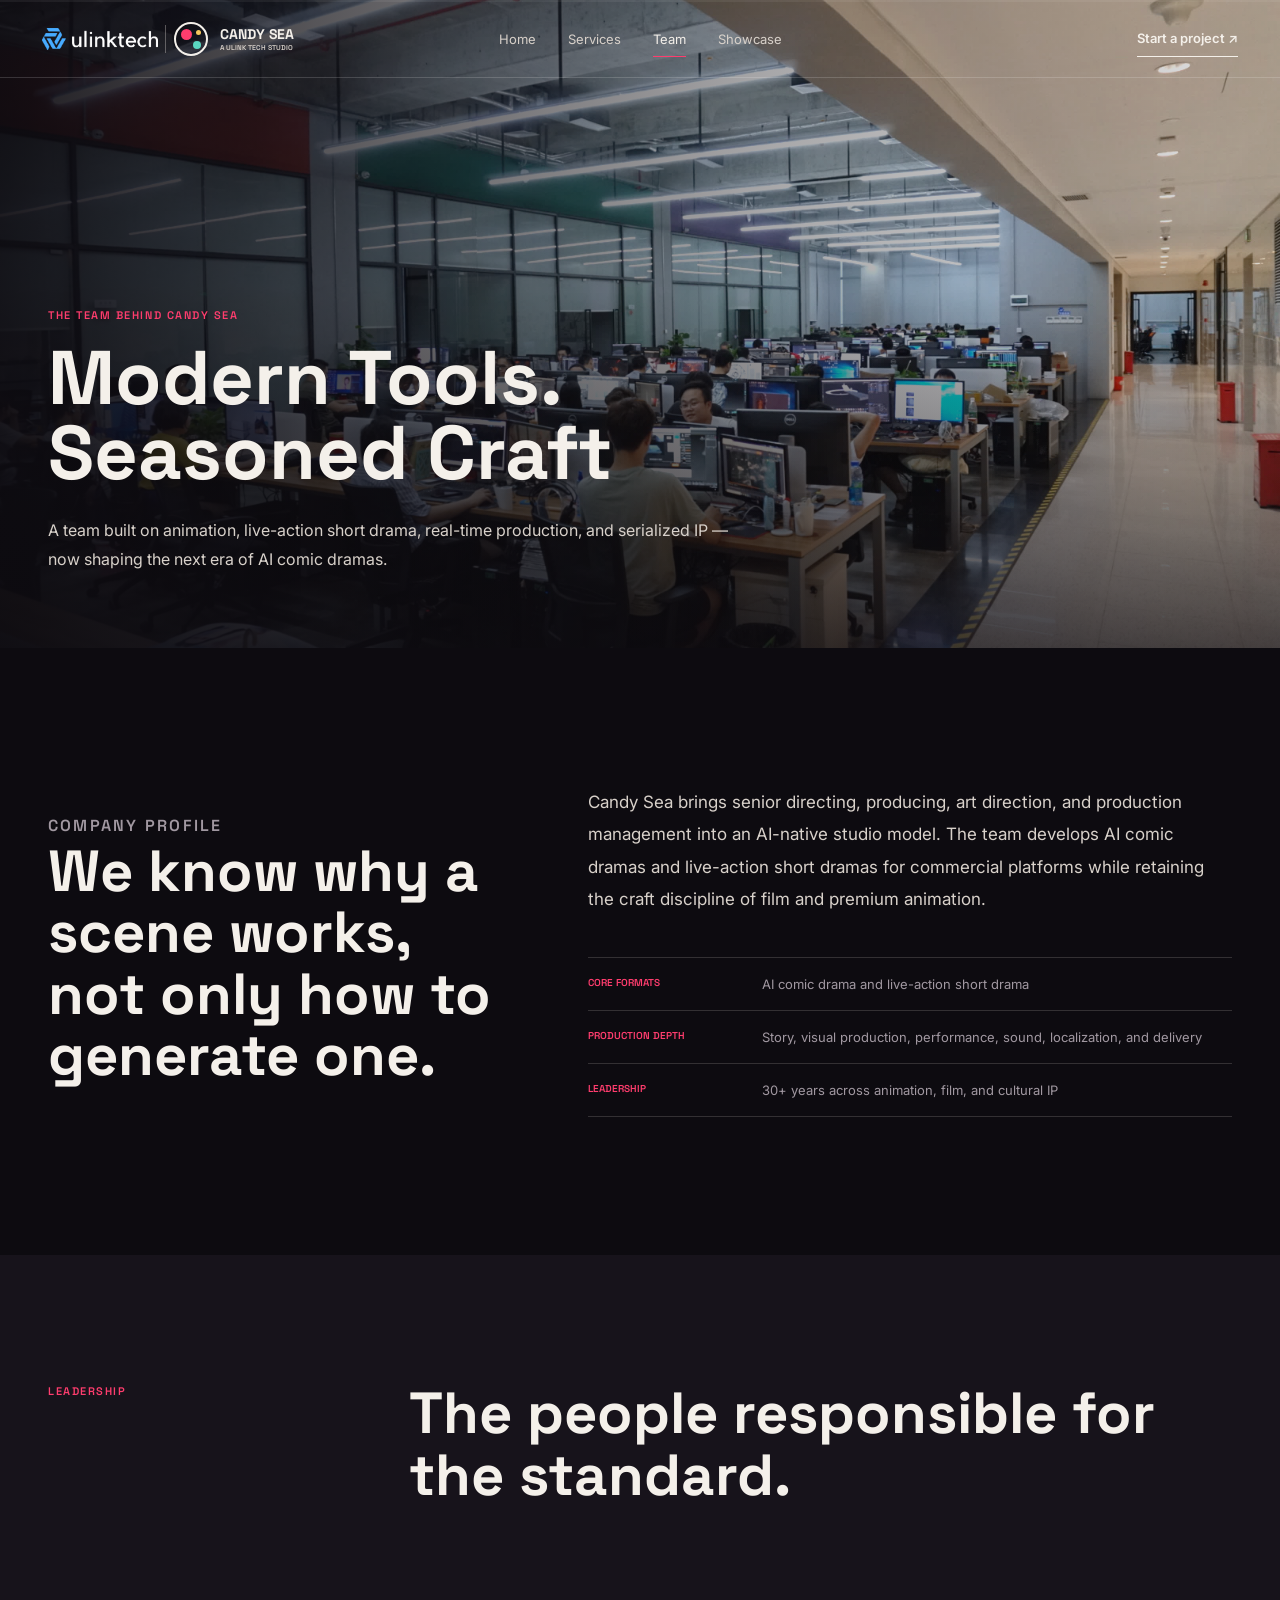
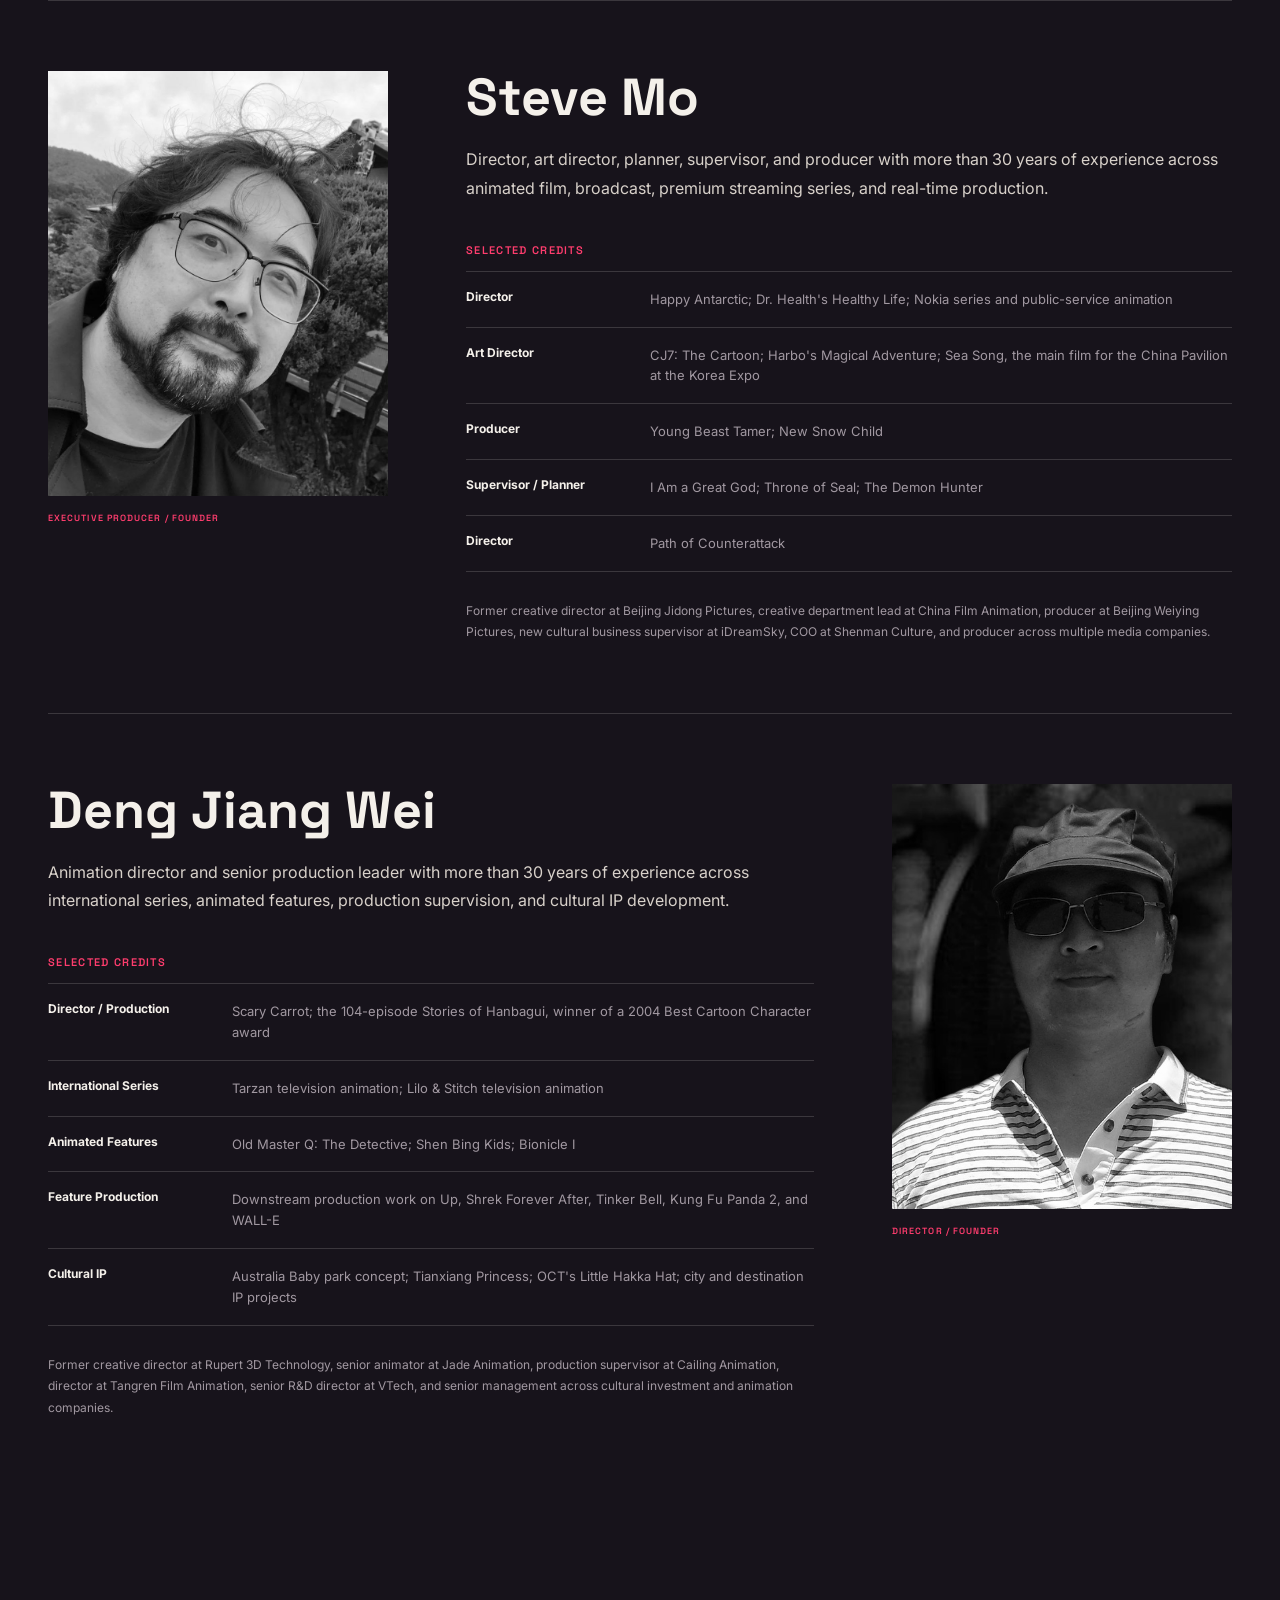
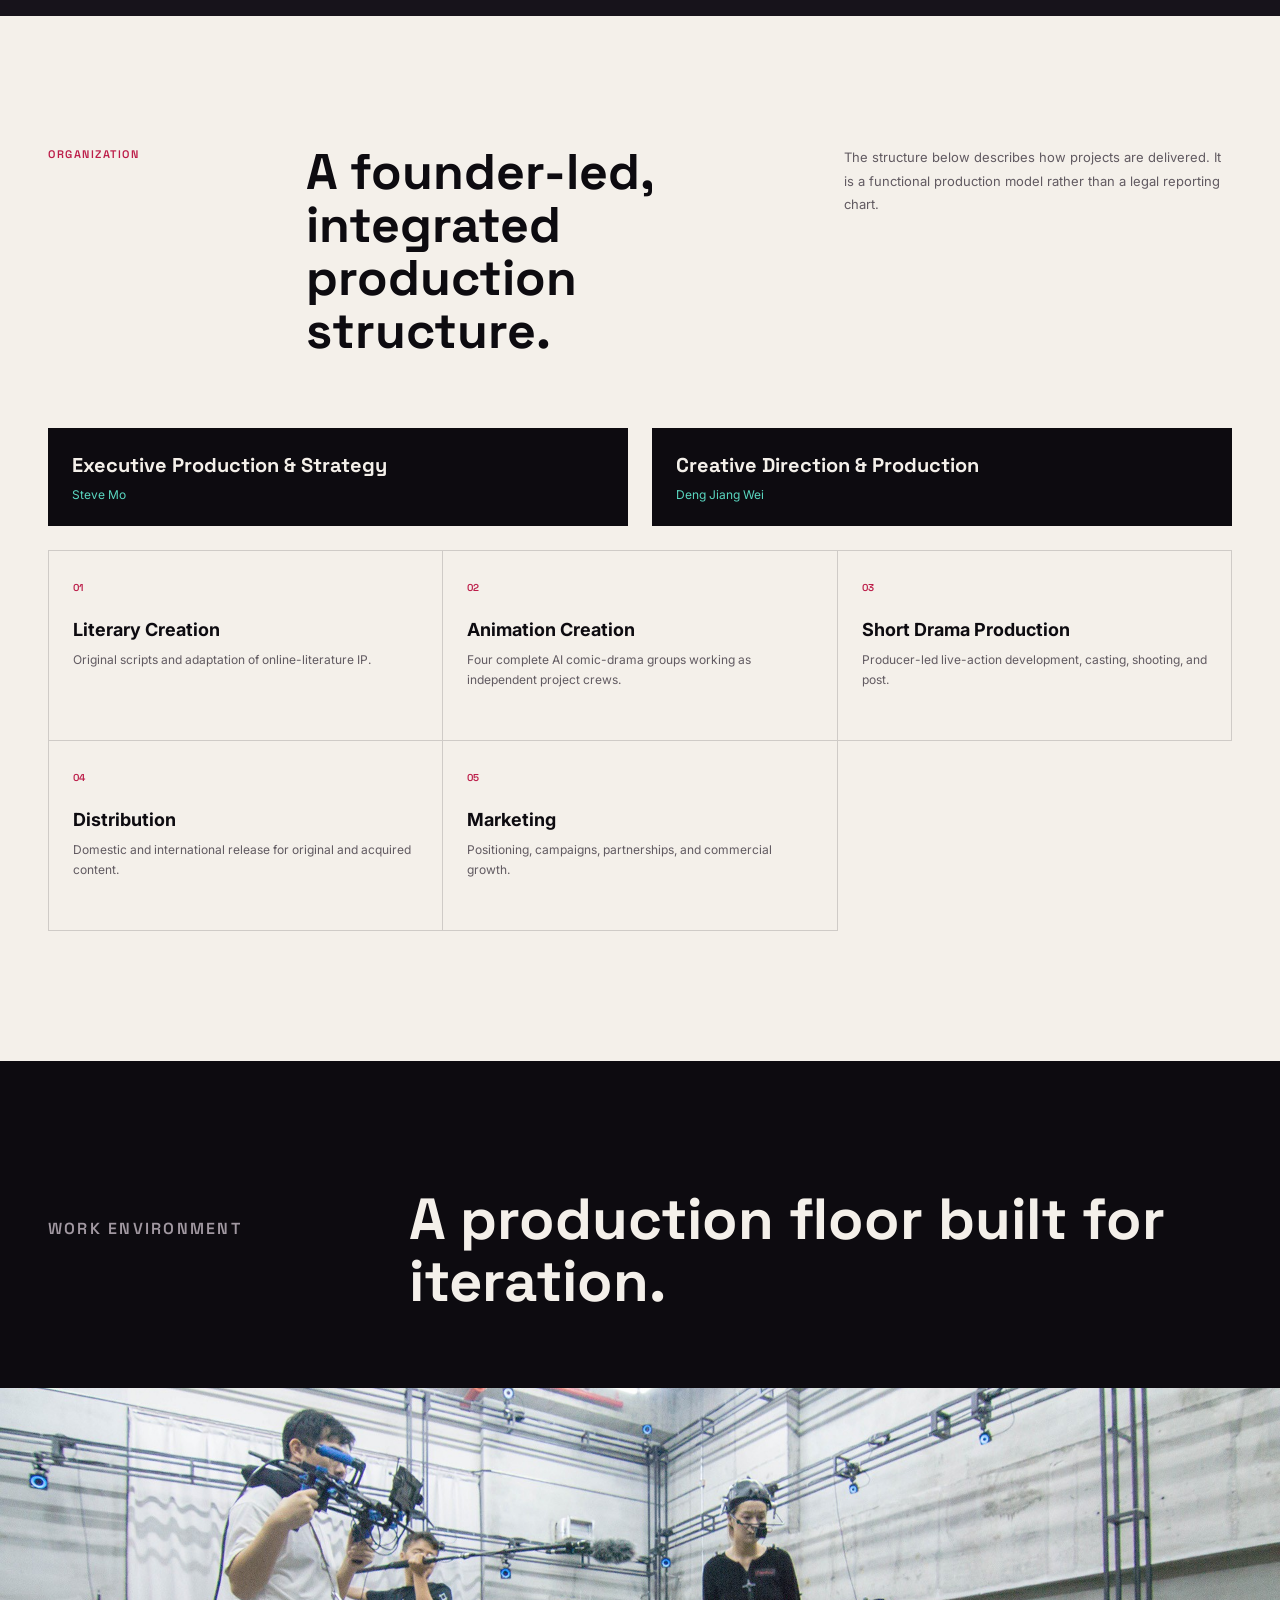
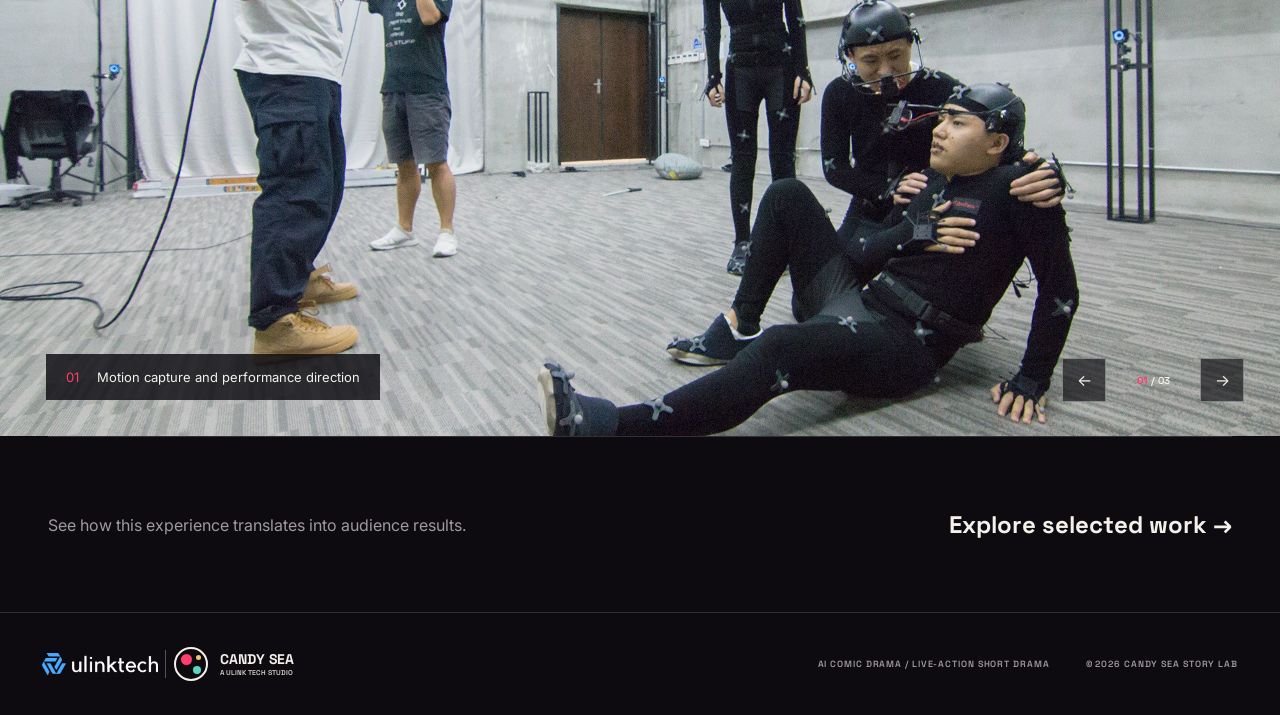
==== commit 20865a13: "Rename work page to showcase" ====
--- a/about.html
+++ b/about.html
@@ -16,11 +16,11 @@
     <div class="scroll-progress" aria-hidden="true"><span></span></div>
     <header class="site-header" data-header>
       <a class="brand" href="index.html" aria-label="Ulink Tech, Candy Sea Story Lab home"><span class="brand-mark" aria-hidden="true"><span></span></span><span class="brand-copy"><strong>CANDY SEA</strong><small>A ULINK TECH STUDIO</small></span></a>
-      <nav class="desktop-nav" aria-label="Primary navigation"><a href="index.html">Home</a><a href="services.html">Services</a><a href="about.html" aria-current="page">Team</a><a href="work.html">Work</a></nav>
+      <nav class="desktop-nav" aria-label="Primary navigation"><a href="index.html">Home</a><a href="services.html">Services</a><a href="about.html" aria-current="page">Team</a><a href="work.html">Showcase</a></nav>
       <a class="header-cta" href="index.html#contact">Start a project <span aria-hidden="true">↗</span></a>
       <button class="menu-toggle" type="button" aria-label="Open navigation" aria-expanded="false"><span></span><span></span></button>
     </header>
-    <nav class="mobile-nav" aria-label="Mobile navigation" hidden><a href="index.html">Home</a><a href="services.html">Services</a><a href="about.html" aria-current="page">Team</a><a href="work.html">Work</a><a href="index.html#contact">Start a project</a></nav>
+    <nav class="mobile-nav" aria-label="Mobile navigation" hidden><a href="index.html">Home</a><a href="services.html">Services</a><a href="about.html" aria-current="page">Team</a><a href="work.html">Showcase</a><a href="index.html#contact">Start a project</a></nav>
 
     <main id="main">
       <section class="page-hero about-hero" aria-labelledby="page-title">
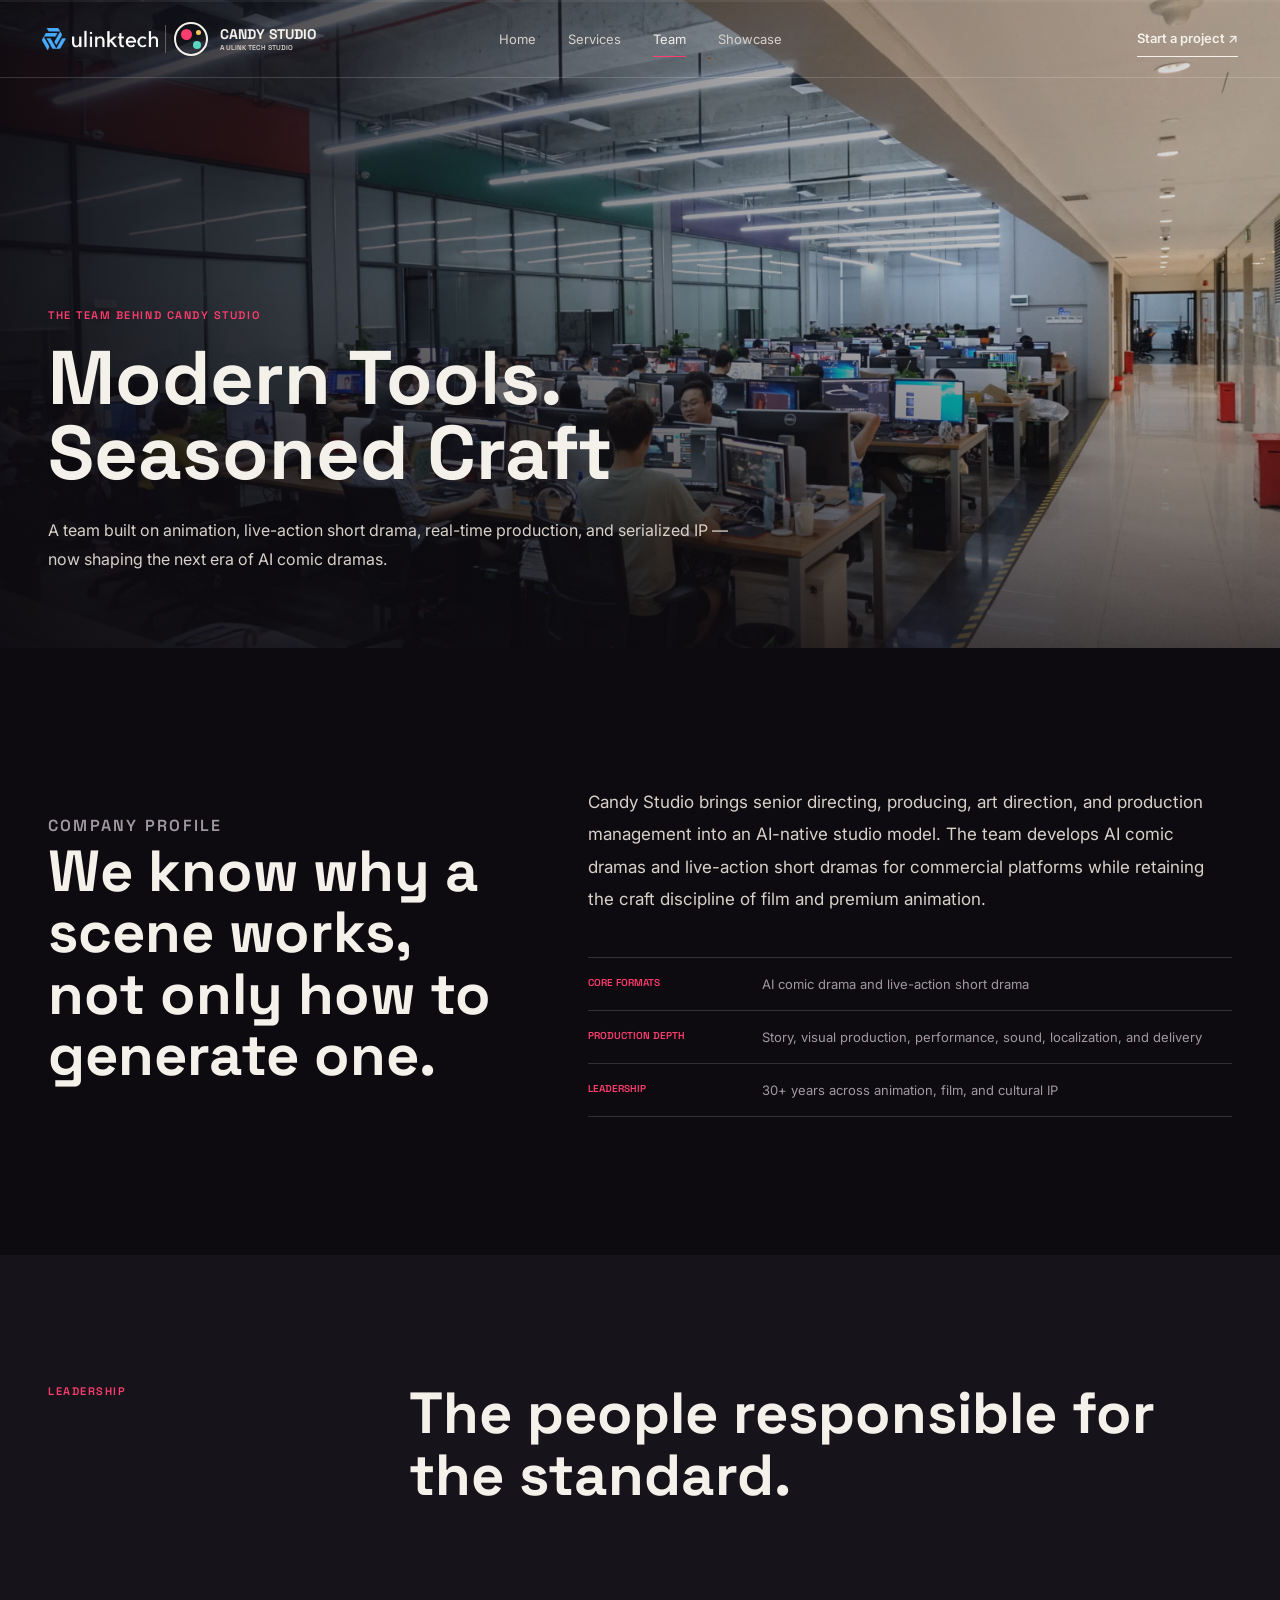
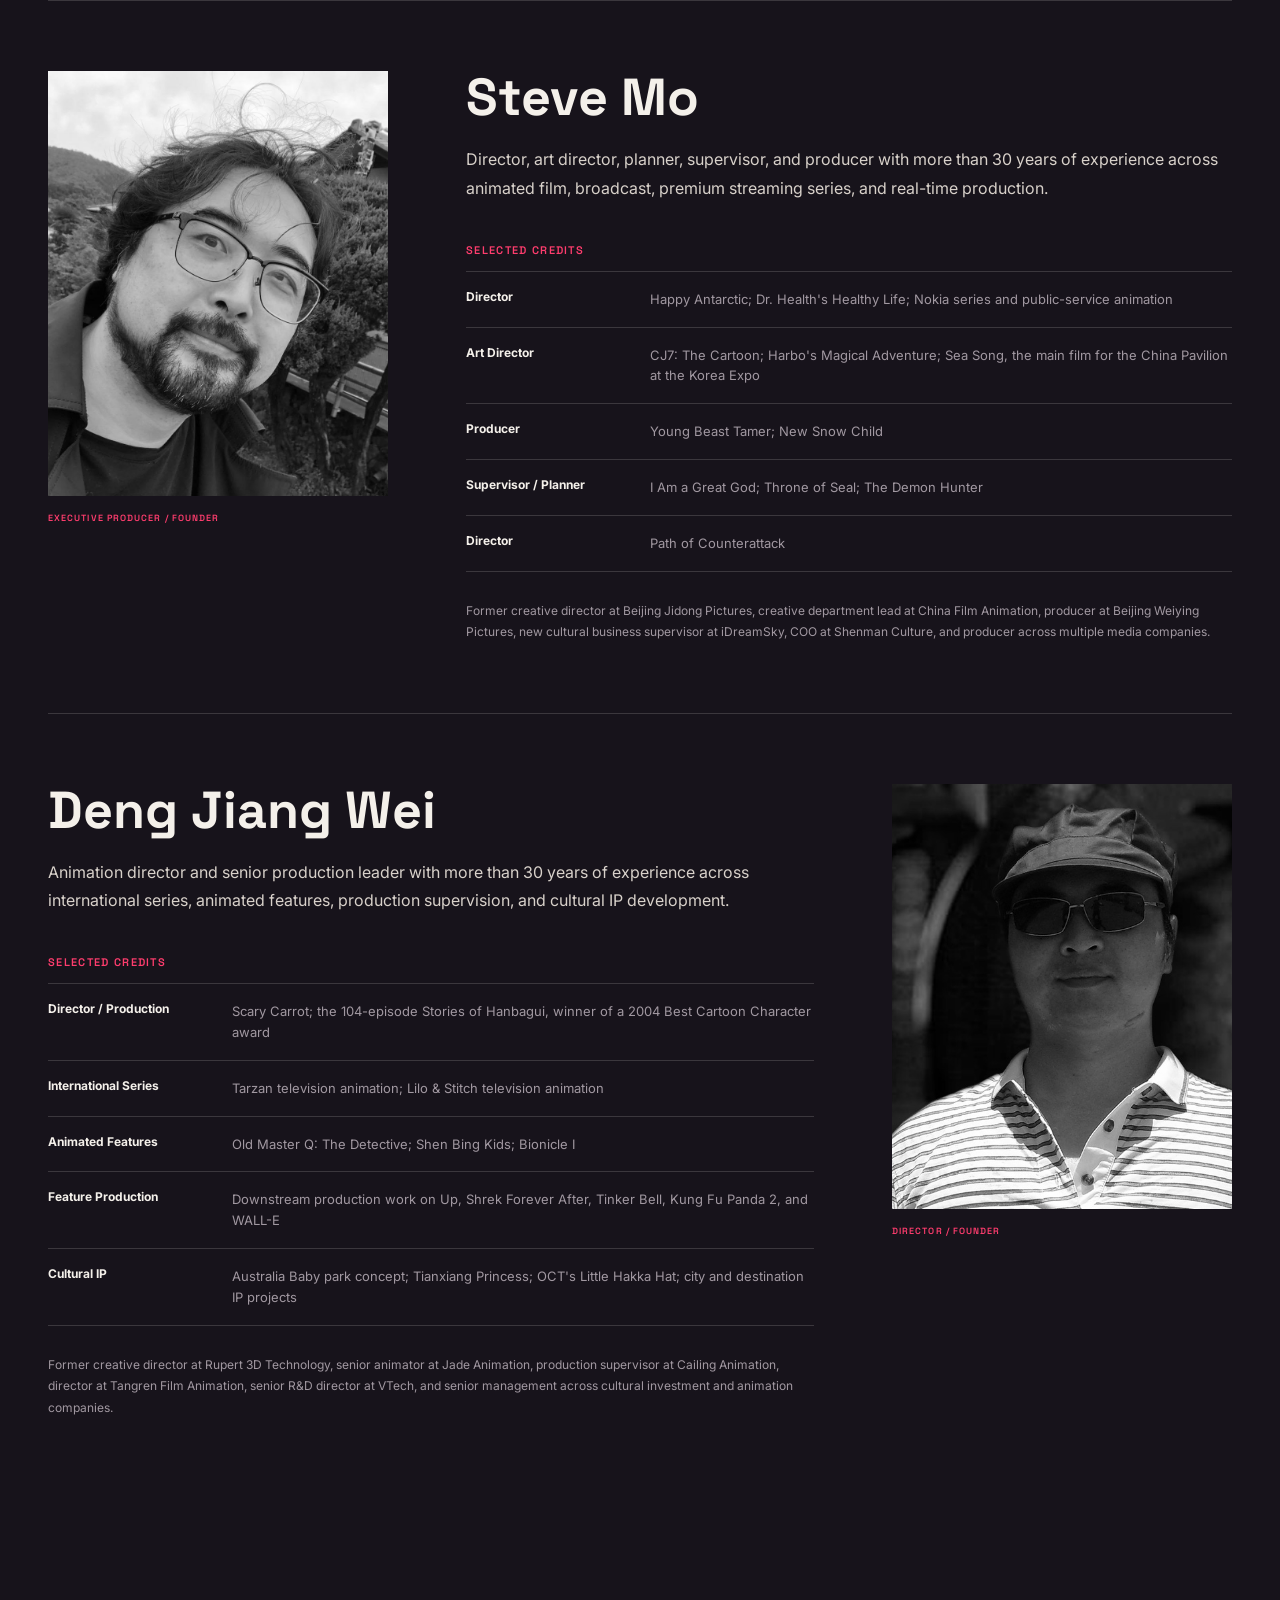
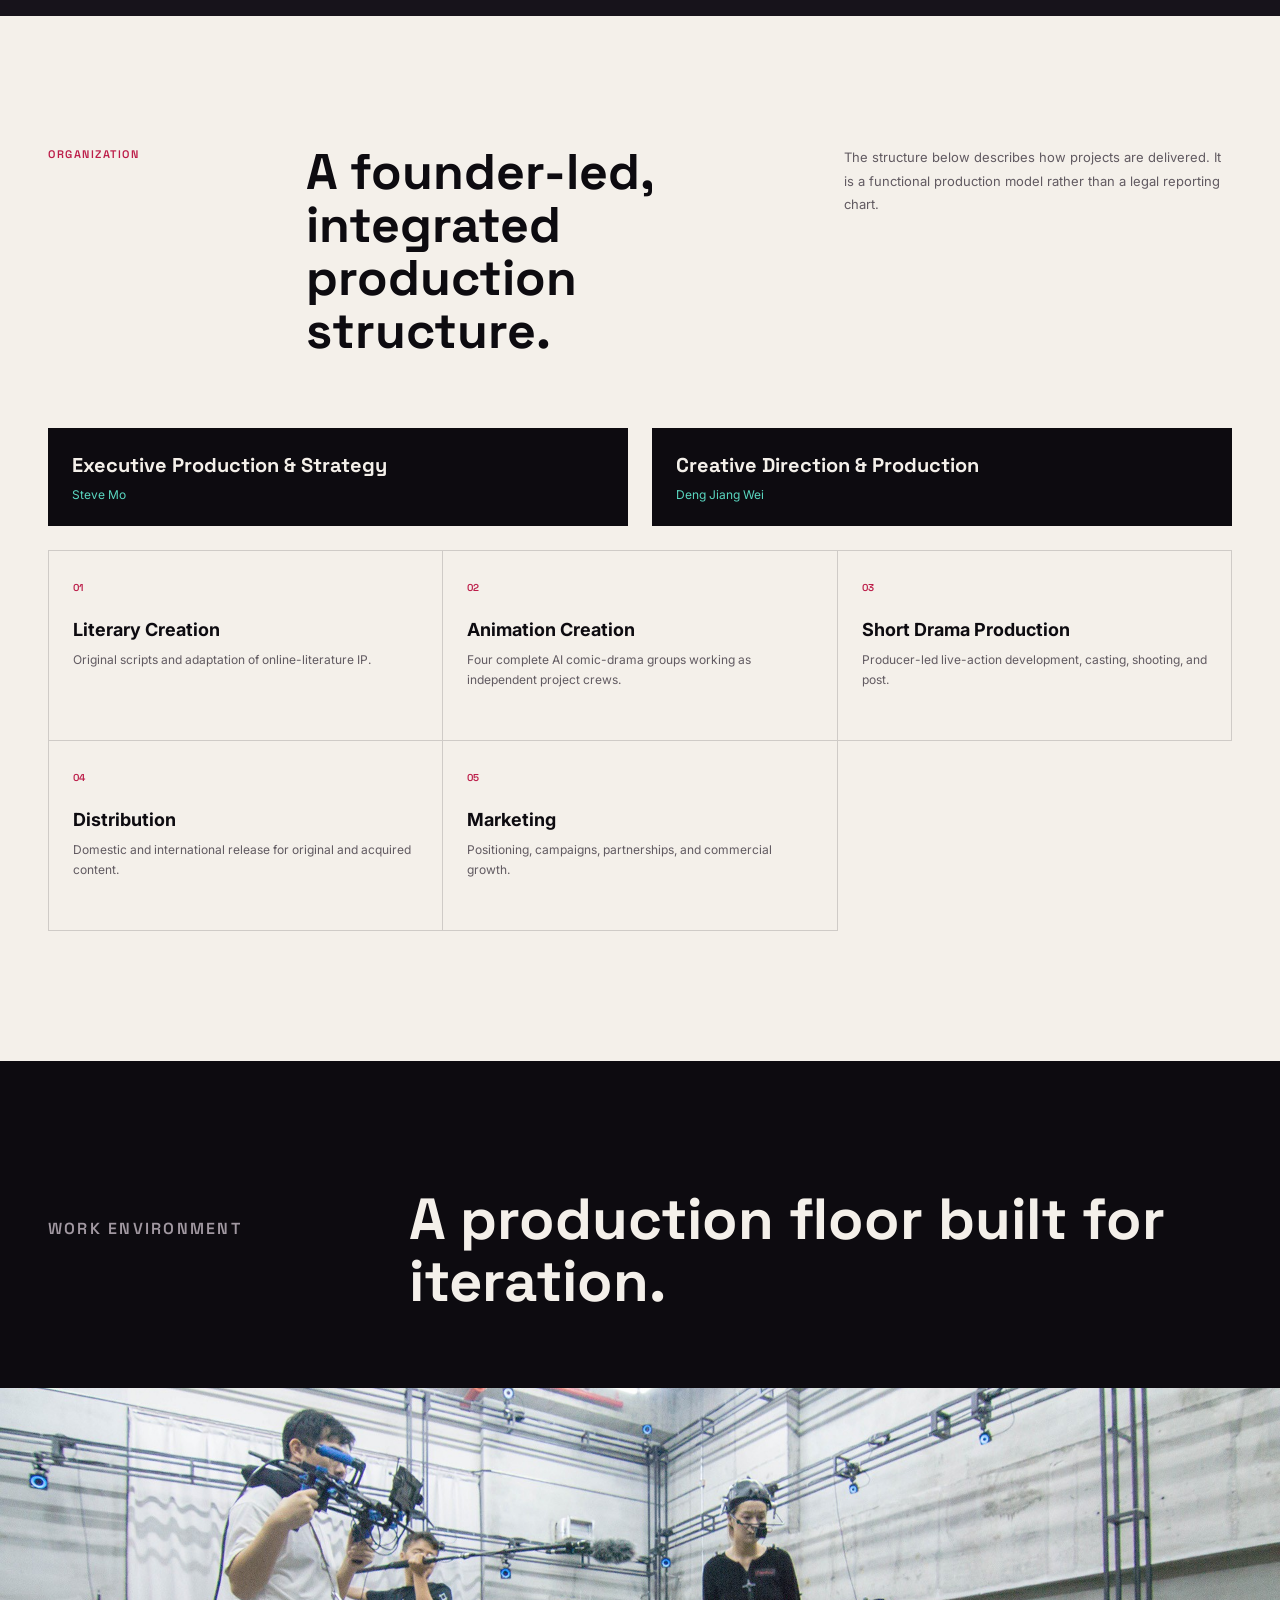
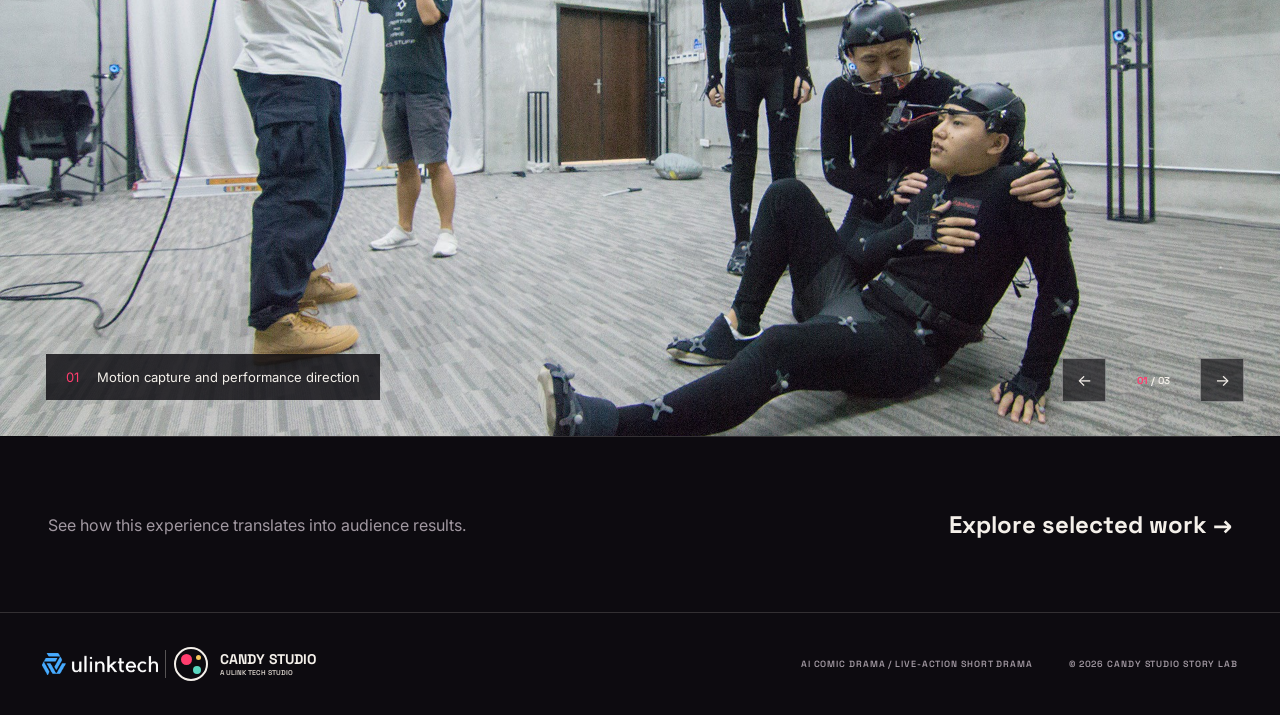
==== commit 1921cdab: "Update studio website copy" ====
--- a/about.html
+++ b/about.html
@@ -3,8 +3,8 @@
   <head>
     <meta charset="UTF-8" />
     <meta name="viewport" content="width=device-width, initial-scale=1.0" />
-    <meta name="description" content="Meet the founders, production organization, and studio behind Candy Sea's AI comic dramas and live-action short dramas." />
-    <title>Team | Candy Sea Story Lab</title>
+    <meta name="description" content="Meet the founders, production organization, and studio behind Candy Studio's AI comic dramas and live-action short dramas." />
+    <title>Team | Candy Studio Story Lab</title>
     <link rel="icon" href="data:," />
     <link rel="preconnect" href="https://fonts.googleapis.com" />
     <link rel="preconnect" href="https://fonts.gstatic.com" crossorigin />
@@ -15,7 +15,7 @@
     <a class="skip-link" href="#main">Skip to content</a>
     <div class="scroll-progress" aria-hidden="true"><span></span></div>
     <header class="site-header" data-header>
-      <a class="brand" href="index.html" aria-label="Ulink Tech, Candy Sea Story Lab home"><span class="brand-mark" aria-hidden="true"><span></span></span><span class="brand-copy"><strong>CANDY SEA</strong><small>A ULINK TECH STUDIO</small></span></a>
+      <a class="brand" href="index.html" aria-label="Ulink Tech, Candy Studio Story Lab home"><span class="brand-mark" aria-hidden="true"><span></span></span><span class="brand-copy"><strong>CANDY STUDIO</strong><small>A ULINK TECH STUDIO</small></span></a>
       <nav class="desktop-nav" aria-label="Primary navigation"><a href="index.html">Home</a><a href="services.html">Services</a><a href="about.html" aria-current="page">Team</a><a href="work.html">Showcase</a></nav>
       <a class="header-cta" href="index.html#contact">Start a project <span aria-hidden="true">↗</span></a>
       <button class="menu-toggle" type="button" aria-label="Open navigation" aria-expanded="false"><span></span><span></span></button>
@@ -24,10 +24,10 @@
 
     <main id="main">
       <section class="page-hero about-hero" aria-labelledby="page-title">
-        <img src="assets/images/studio-office.png" alt="Candy Sea production studio workspace" />
+        <img src="assets/images/studio-office.png" alt="Candy Studio production studio workspace" />
         <div class="page-hero-shade" aria-hidden="true"></div>
         <div class="page-hero-copy section">
-          <p class="eyebrow reveal">THE TEAM BEHIND CANDY SEA</p>
+          <p class="eyebrow reveal">THE TEAM BEHIND CANDY STUDIO</p>
           <h1 id="page-title" class="reveal">Modern Tools.<br />Seasoned Craft</h1>
           <p class="reveal">A team built on animation, live-action short drama, real-time production, and serialized IP — now shaping the next era of AI comic dramas.</p>
         </div>
@@ -36,7 +36,7 @@
       <section class="section company-profile" aria-labelledby="profile-title">
         <div class="section-heading reveal"><p class="eyebrow">COMPANY PROFILE</p><h2 id="profile-title">We know why a scene works, not only how to generate one.</h2></div>
         <div class="profile-copy reveal">
-          <p>Candy Sea brings senior directing, producing, art direction, and production management into an AI-native studio model. The team develops AI comic dramas and live-action short dramas for commercial platforms while retaining the craft discipline of film and premium animation.</p>
+          <p>Candy Studio brings senior directing, producing, art direction, and production management into an AI-native studio model. The team develops AI comic dramas and live-action short dramas for commercial platforms while retaining the craft discipline of film and premium animation.</p>
           <dl><div><dt>Core formats</dt><dd>AI comic drama and live-action short drama</dd></div><div><dt>Production depth</dt><dd>Story, visual production, performance, sound, localization, and delivery</dd></div><div><dt>Leadership</dt><dd>30+ years across animation, film, and cultural IP</dd></div></dl>
         </div>
       </section>
@@ -81,7 +81,7 @@
 
       <section class="org-band" aria-labelledby="org-title">
         <div class="section org-intro reveal"><p class="eyebrow dark">ORGANIZATION</p><h2 id="org-title">A founder-led, integrated production structure.</h2><p>The structure below describes how projects are delivered. It is a functional production model rather than a legal reporting chart.</p></div>
-        <div class="section org-chart" aria-label="Candy Sea functional production organization">
+        <div class="section org-chart" aria-label="Candy Studio functional production organization">
           <div class="org-lead reveal"><strong>Executive Production &amp; Strategy</strong><span>Steve Mo</span></div>
           <div class="org-lead reveal"><strong>Creative Direction &amp; Production</strong><span>Deng Jiang Wei</span></div>
           <div class="org-units">
@@ -109,7 +109,7 @@
       <section class="next-page section reveal"><p>See how this experience translates into audience results.</p><a href="work.html">Explore selected work <span aria-hidden="true">→</span></a></section>
     </main>
 
-    <footer class="site-footer"><a class="brand" href="index.html" aria-label="Ulink Tech, Candy Sea Story Lab home"><span class="brand-mark" aria-hidden="true"><span></span></span><span class="brand-copy"><strong>CANDY SEA</strong><small>A ULINK TECH STUDIO</small></span></a><p>AI COMIC DRAMA / LIVE-ACTION SHORT DRAMA</p><p>© 2026 CANDY SEA STORY LAB</p></footer>
+    <footer class="site-footer"><a class="brand" href="index.html" aria-label="Ulink Tech, Candy Studio Story Lab home"><span class="brand-mark" aria-hidden="true"><span></span></span><span class="brand-copy"><strong>CANDY STUDIO</strong><small>A ULINK TECH STUDIO</small></span></a><p>AI COMIC DRAMA / LIVE-ACTION SHORT DRAMA</p><p>© 2026 CANDY STUDIO STORY LAB</p></footer>
     <script src="app.js"></script>
   </body>
 </html>
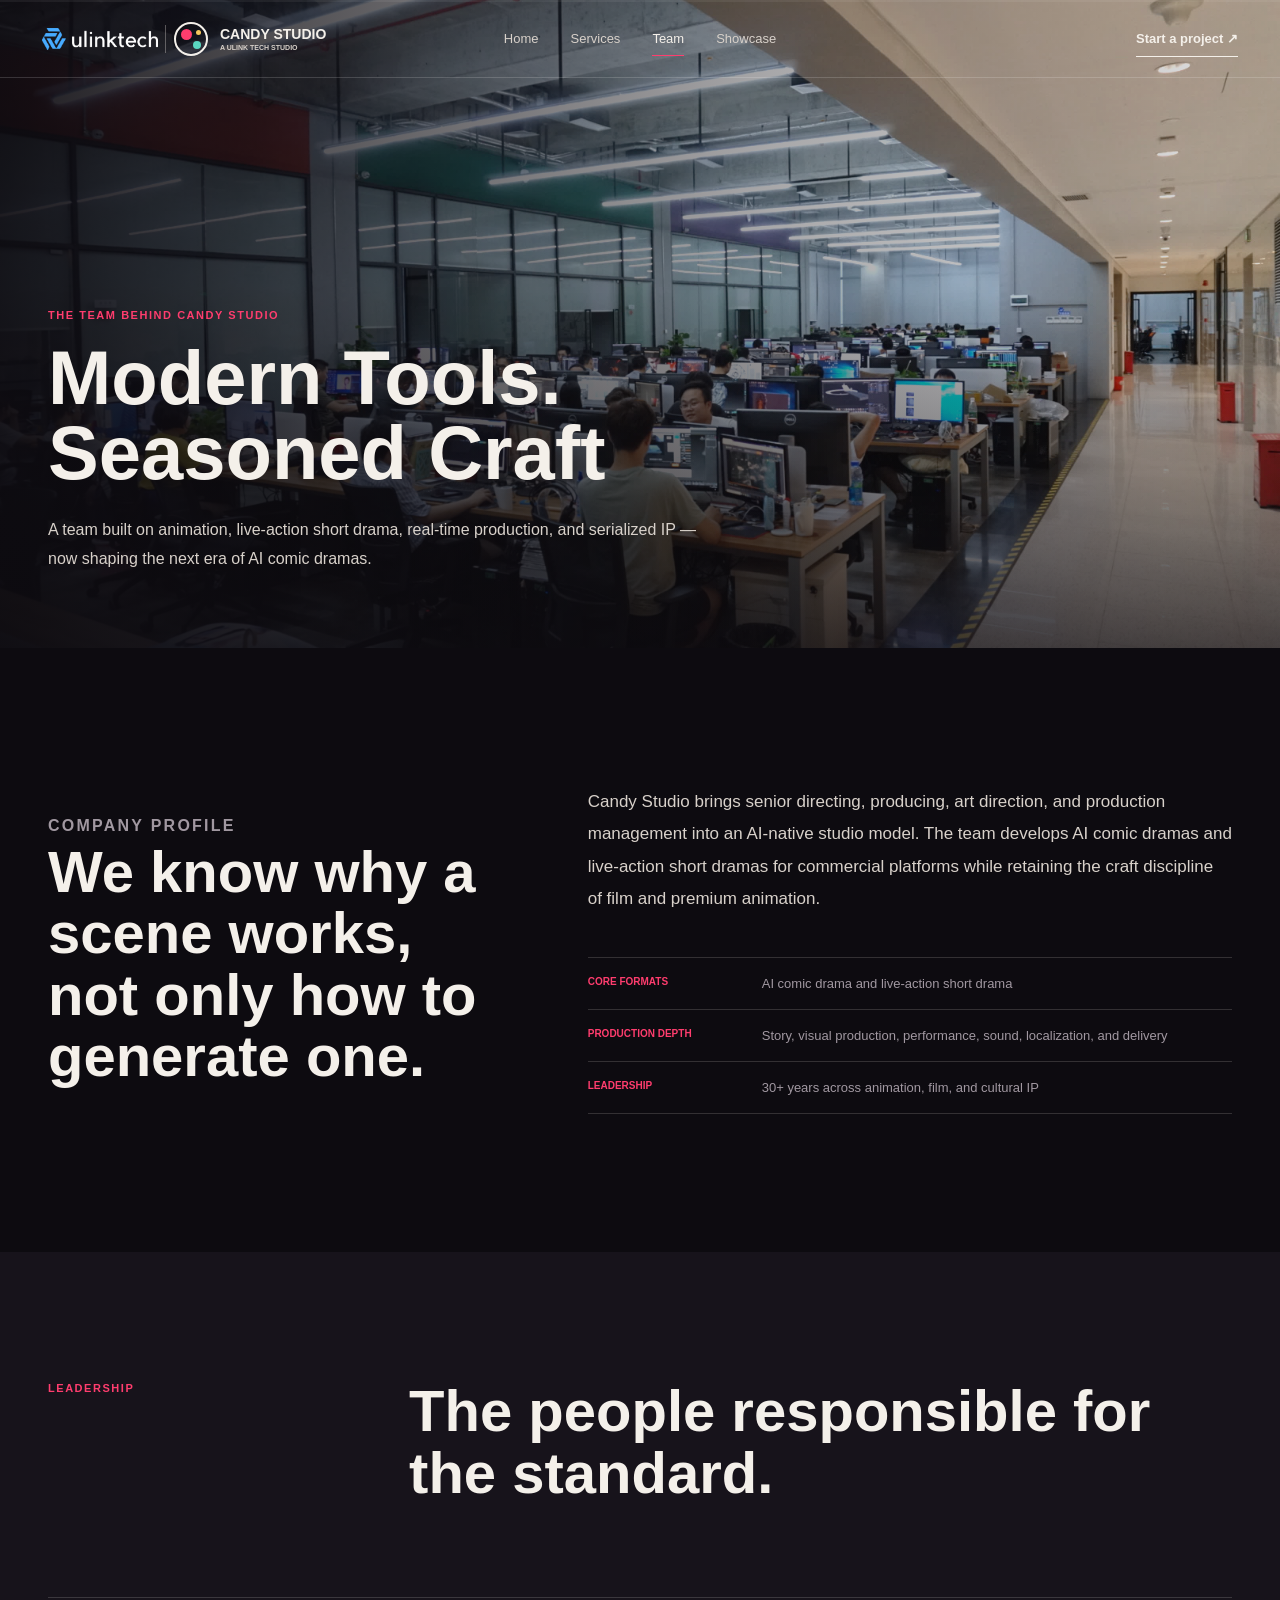
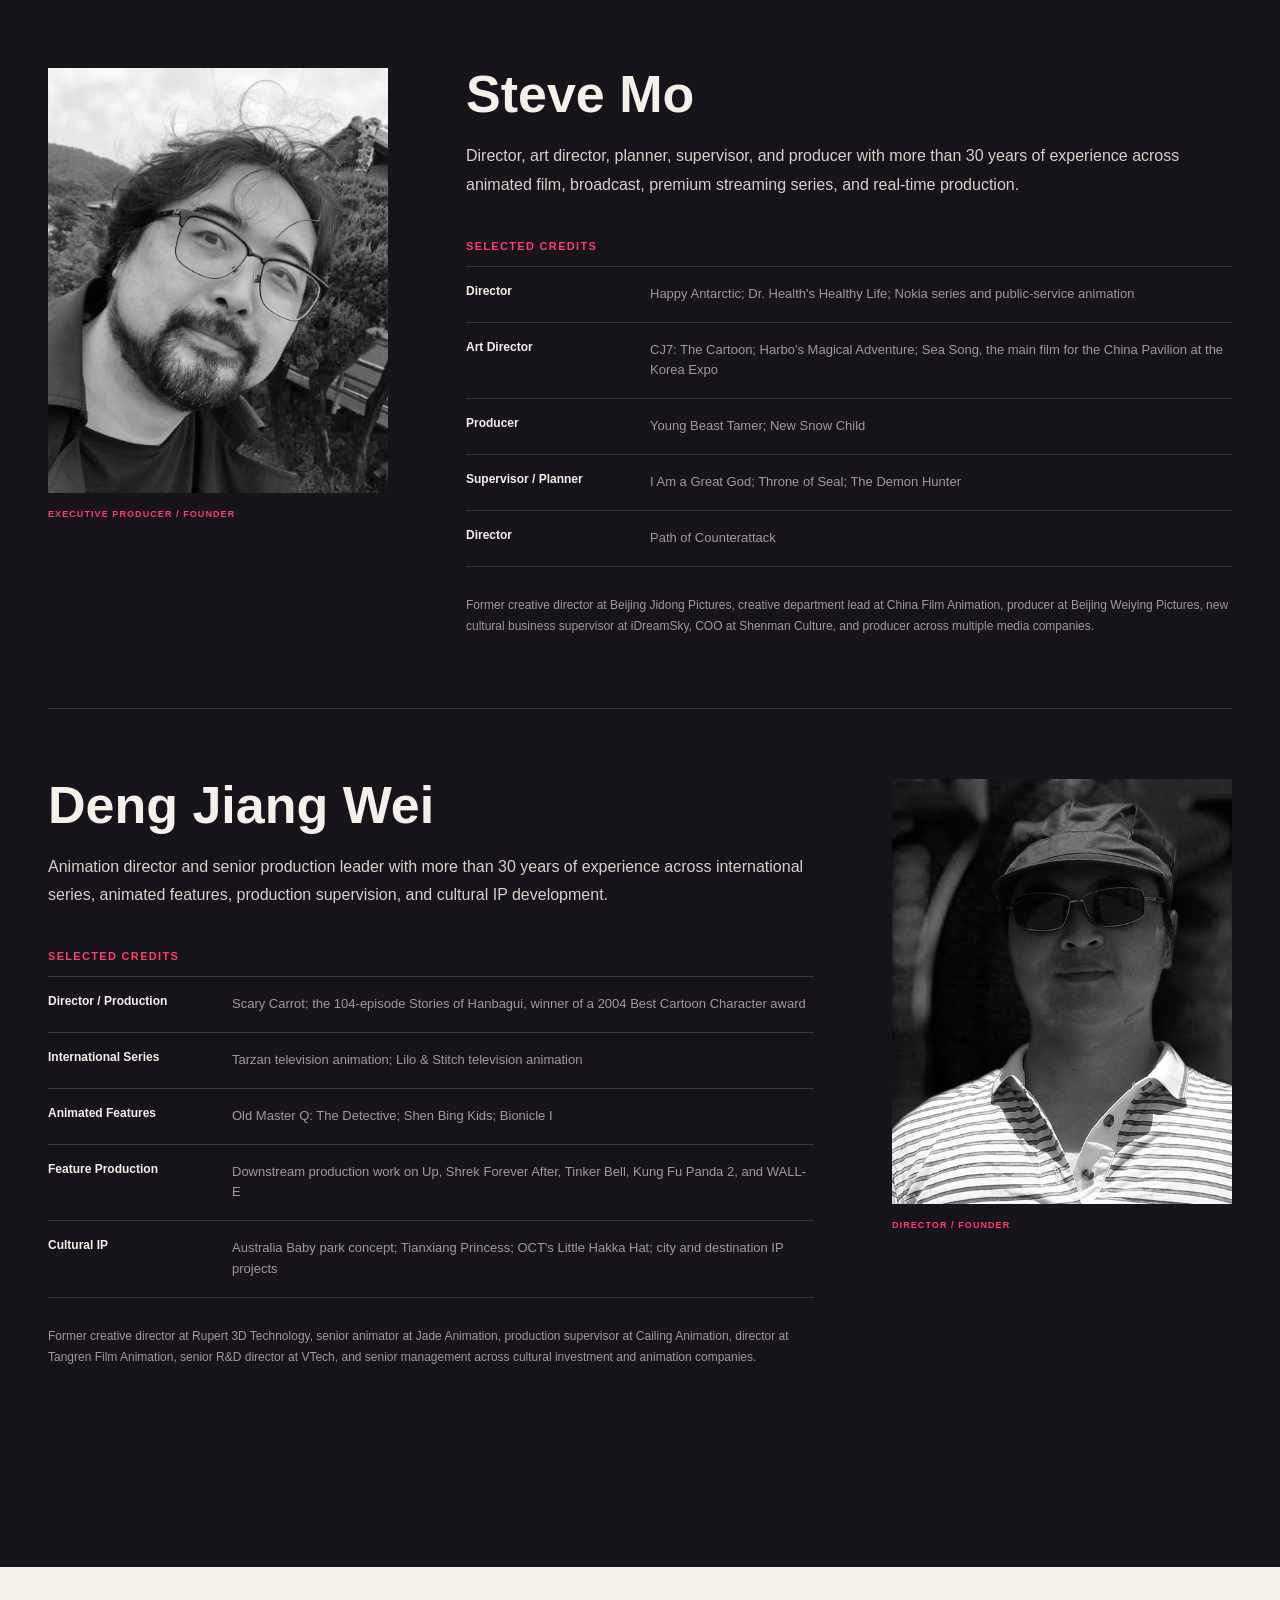
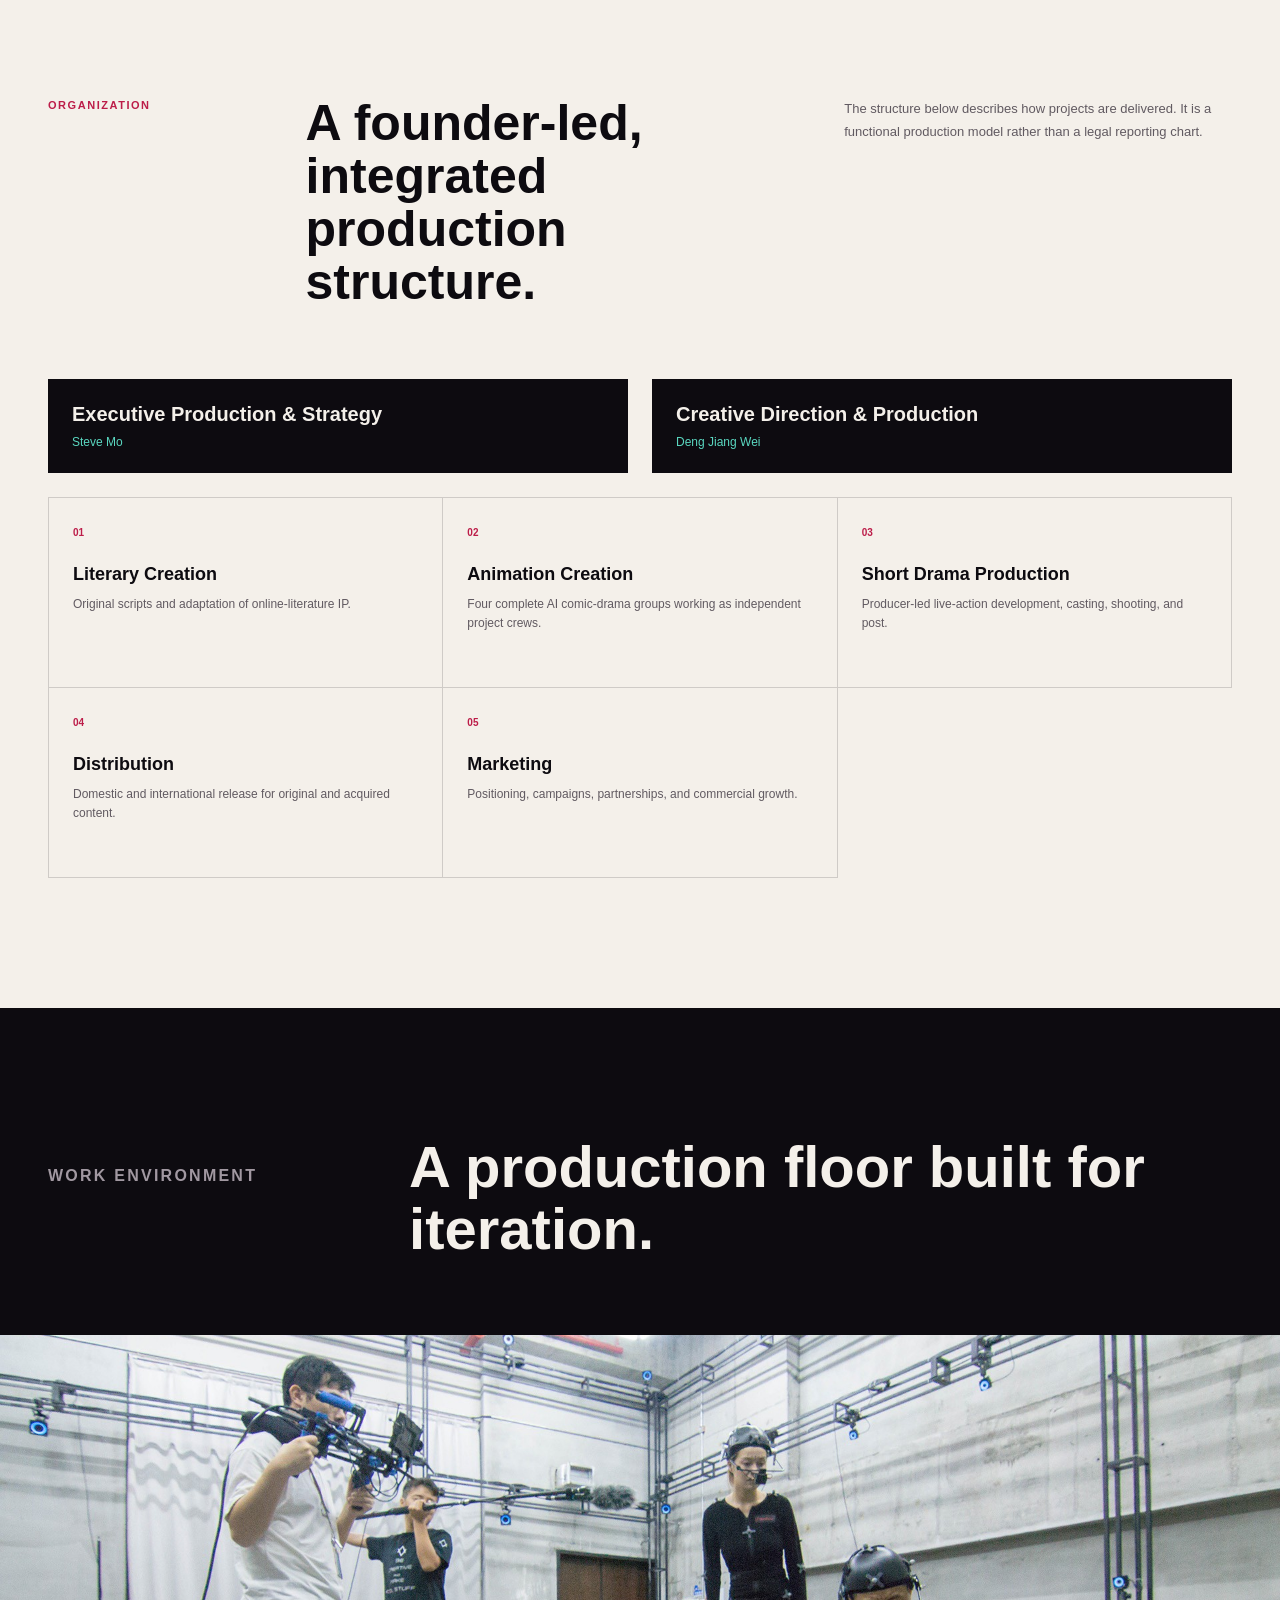
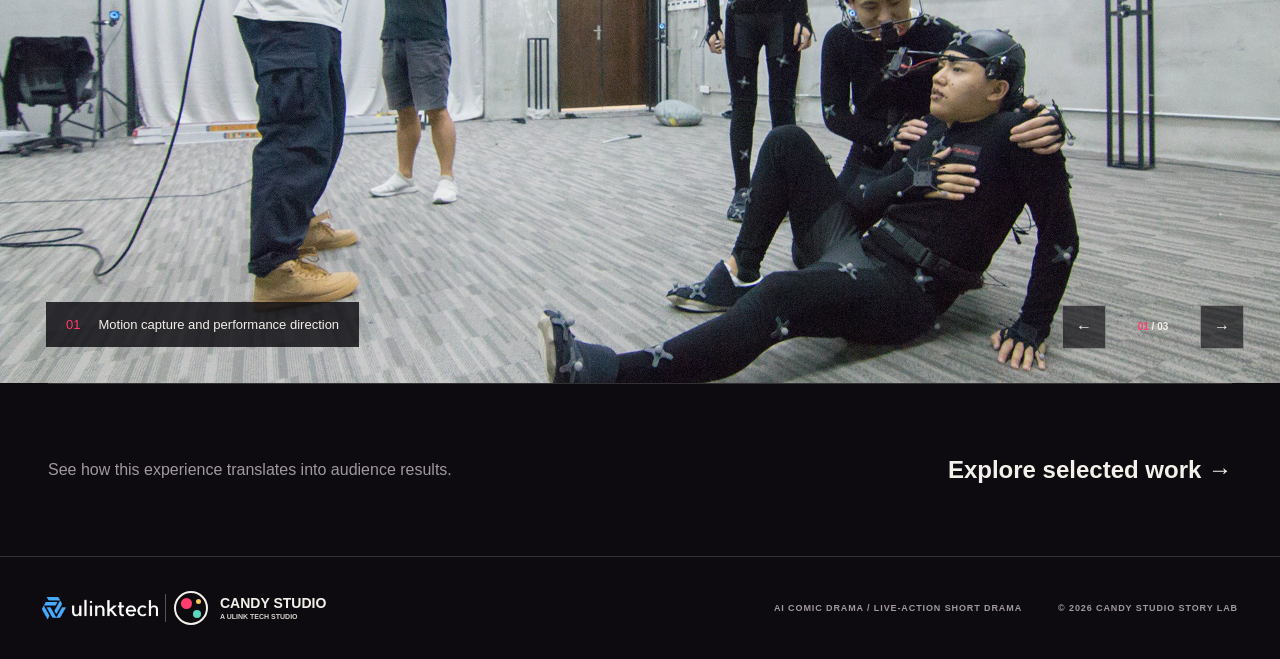
==== commit 1bc16bea: "Add static site security guardrails" ====
--- a/about.html
+++ b/about.html
@@ -3,6 +3,8 @@
   <head>
     <meta charset="UTF-8" />
     <meta name="viewport" content="width=device-width, initial-scale=1.0" />
+    <meta http-equiv="Content-Security-Policy" content="default-src 'self'; base-uri 'none'; object-src 'none'; frame-src 'none'; form-action 'none'; script-src 'self'; style-src 'self' 'unsafe-inline' https://fonts.googleapis.com; font-src https://fonts.gstatic.com; img-src 'self' data:; media-src 'self'; connect-src 'none'; worker-src 'none'; upgrade-insecure-requests" />
+    <meta name="referrer" content="strict-origin-when-cross-origin" />
     <meta name="description" content="Meet the founders, production organization, and studio behind Candy Studio's AI comic dramas and live-action short dramas." />
     <title>Team | Candy Studio Story Lab</title>
     <link rel="icon" href="data:," />
